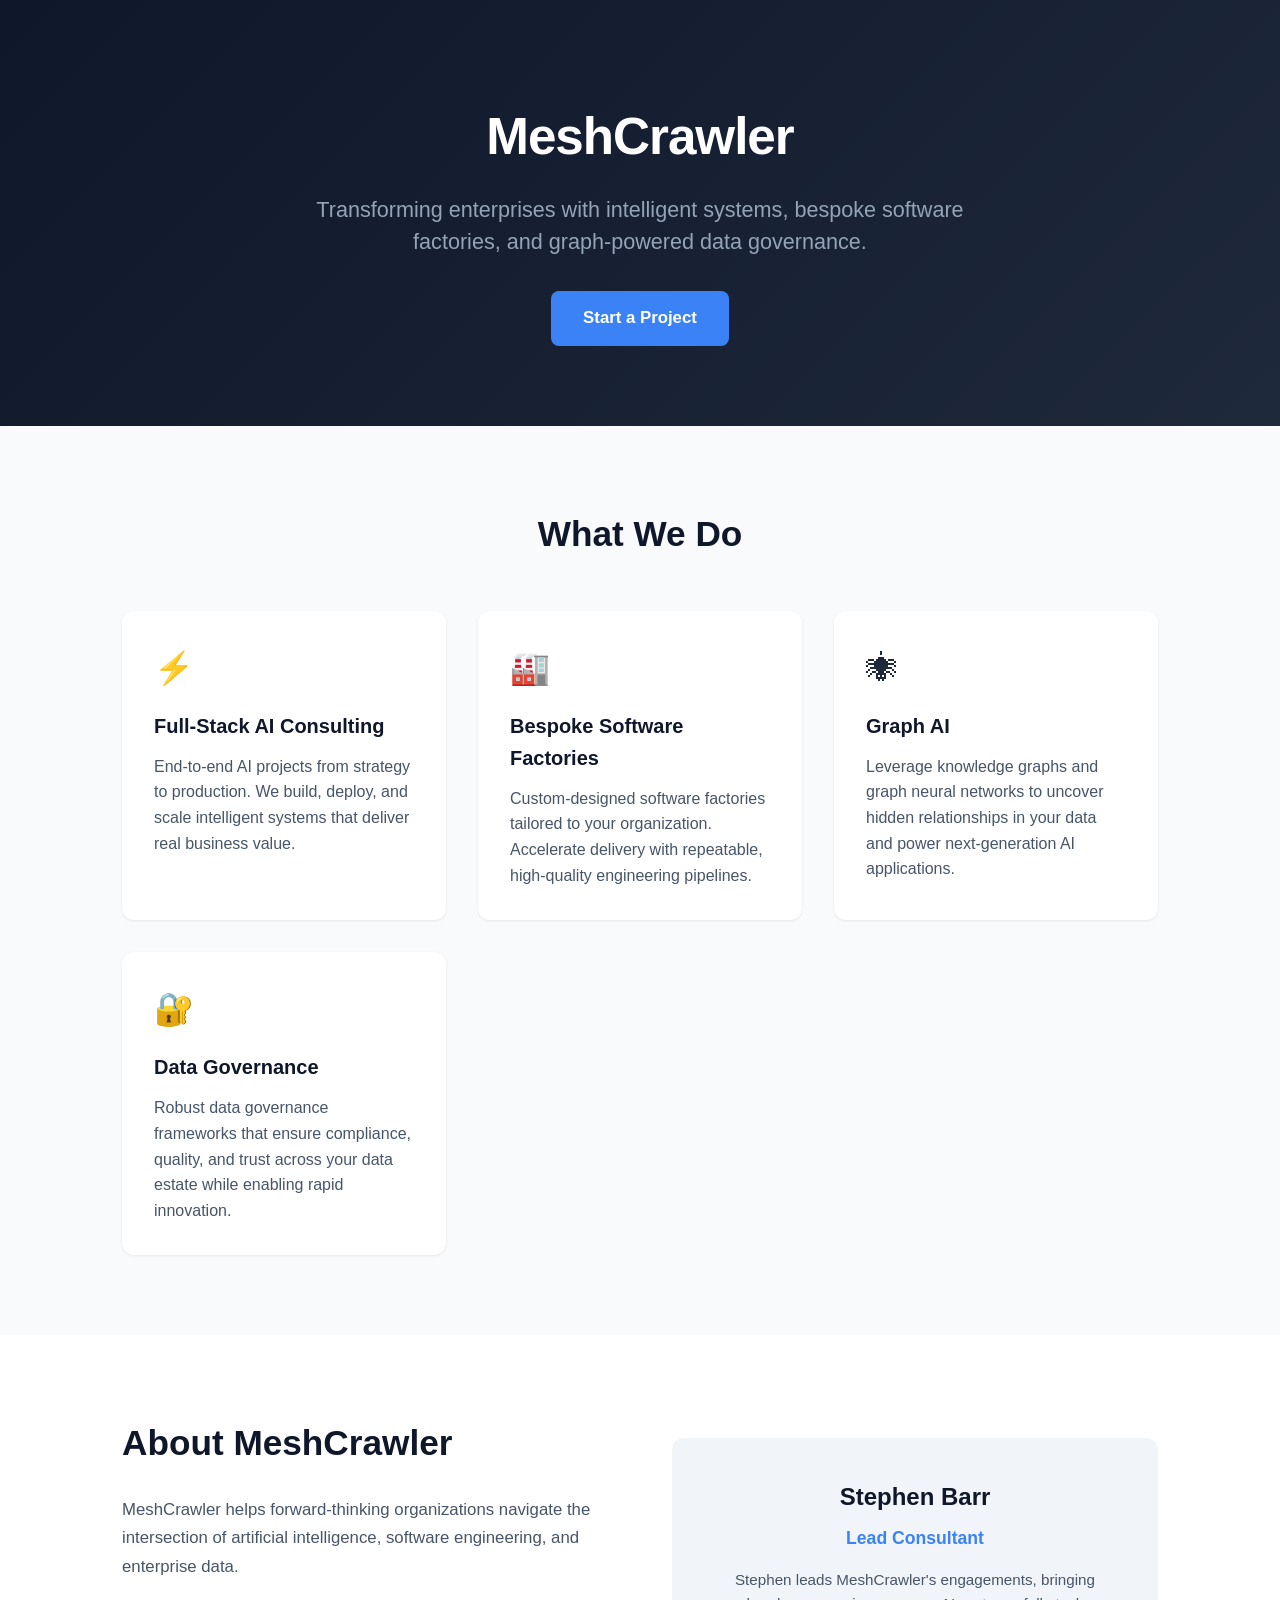
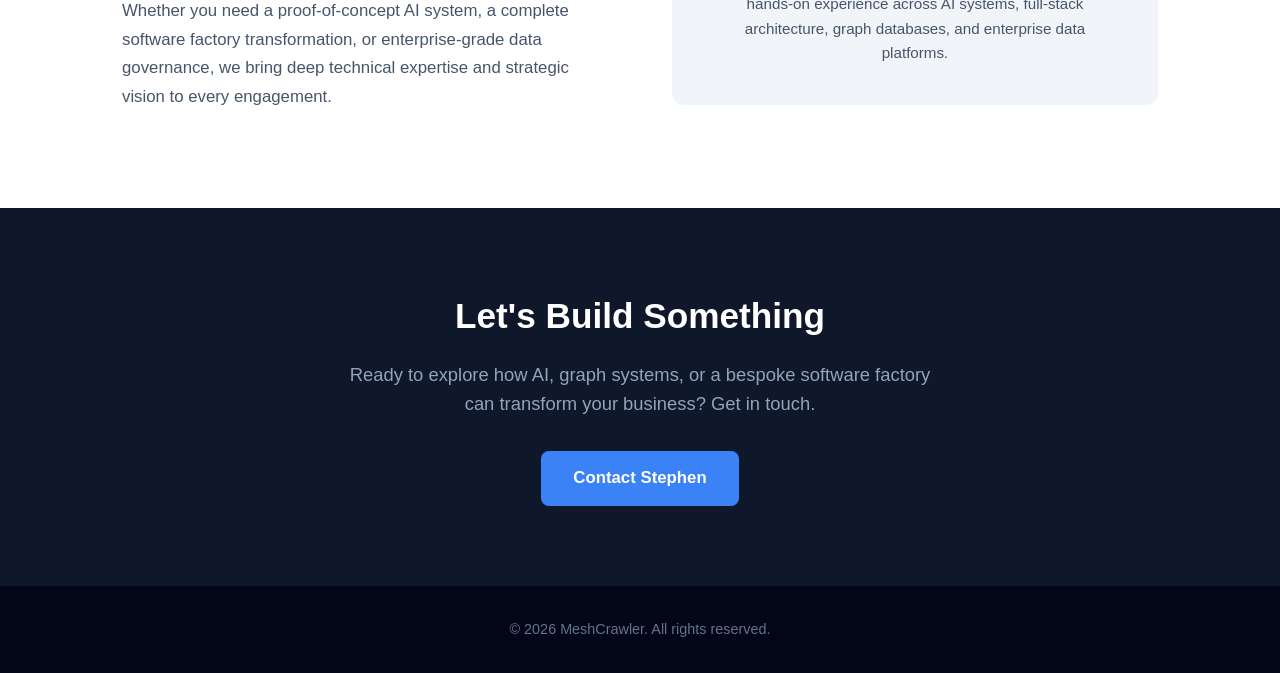
==== index.html @ 641acc34 "Update site: MeshCrawler AI consulting, software factories, graph AI, data governance" ====
<!DOCTYPE html>
<html lang="en">
<head>
    <meta charset="UTF-8">
    <meta name="viewport" content="width=device-width, initial-scale=1.0">
    <title>MeshCrawler — AI Consulting & Software Factory Design</title>
    <style>
        * {
            margin: 0;
            padding: 0;
            box-sizing: border-box;
        }
        
        body {
            font-family: -apple-system, BlinkMacSystemFont, 'Segoe UI', Roboto, 'Helvetica Neue', Arial, sans-serif;
            line-height: 1.6;
            color: #1e293b;
            background: #ffffff;
        }
        
        .container {
            max-width: 1100px;
            margin: 0 auto;
            padding: 0 2rem;
        }
        
        /* Hero */
        .hero {
            background: linear-gradient(135deg, #0f172a 0%, #1e293b 100%);
            color: white;
            padding: 6rem 0 5rem;
            text-align: center;
        }
        
        .hero h1 {
            font-size: 3.2rem;
            font-weight: 700;
            margin-bottom: 1rem;
            letter-spacing: -0.02em;
        }
        
        .hero .tagline {
            font-size: 1.35rem;
            color: #94a3b8;
            max-width: 700px;
            margin: 0 auto 2rem;
            line-height: 1.5;
        }
        
        .hero .cta {
            display: inline-block;
            padding: 0.9rem 2rem;
            background: #3b82f6;
            color: white;
            text-decoration: none;
            border-radius: 0.5rem;
            font-weight: 600;
            font-size: 1.05rem;
            transition: background 0.2s, transform 0.1s;
        }
        
        .hero .cta:hover {
            background: #2563eb;
            transform: translateY(-1px);
        }
        
        /* Services */
        .services {
            padding: 5rem 0;
            background: #f8fafc;
        }
        
        .services h2 {
            text-align: center;
            font-size: 2.2rem;
            margin-bottom: 3rem;
            color: #0f172a;
        }
        
        .service-grid {
            display: grid;
            grid-template-columns: repeat(auto-fit, minmax(260px, 1fr));
            gap: 2rem;
        }
        
        .service-card {
            background: white;
            padding: 2rem;
            border-radius: 0.75rem;
            box-shadow: 0 1px 3px rgba(0,0,0,0.08);
            transition: transform 0.2s, box-shadow 0.2s;
        }
        
        .service-card:hover {
            transform: translateY(-3px);
            box-shadow: 0 8px 25px rgba(0,0,0,0.1);
        }
        
        .service-card h3 {
            font-size: 1.25rem;
            margin-bottom: 0.75rem;
            color: #0f172a;
        }
        
        .service-card p {
            color: #475569;
            font-size: 1rem;
            line-height: 1.6;
        }
        
        .icon {
            font-size: 2rem;
            margin-bottom: 1rem;
            display: block;
        }
        
        /* About */
        .about {
            padding: 5rem 0;
        }
        
        .about-content {
            display: grid;
            grid-template-columns: 1fr 1fr;
            gap: 4rem;
            align-items: center;
        }
        
        .about-text h2 {
            font-size: 2.2rem;
            margin-bottom: 1.5rem;
            color: #0f172a;
        }
        
        .about-text p {
            color: #475569;
            font-size: 1.05rem;
            margin-bottom: 1rem;
            line-height: 1.7;
        }
        
        .about-lead {
            background: #f1f5f9;
            padding: 2.5rem;
            border-radius: 0.75rem;
            text-align: center;
        }
        
        .about-lead .name {
            font-size: 1.5rem;
            font-weight: 700;
            color: #0f172a;
            margin-bottom: 0.5rem;
        }
        
        .about-lead .title {
            font-size: 1.1rem;
            color: #3b82f6;
            font-weight: 600;
            margin-bottom: 1rem;
        }
        
        .about-lead p {
            color: #475569;
            font-size: 0.95rem;
            line-height: 1.6;
        }
        
        /* Contact */
        .contact {
            padding: 5rem 0;
            background: #0f172a;
            color: white;
            text-align: center;
        }
        
        .contact h2 {
            font-size: 2.2rem;
            margin-bottom: 1rem;
        }
        
        .contact p {
            color: #94a3b8;
            font-size: 1.15rem;
            max-width: 600px;
            margin: 0 auto 2rem;
        }
        
        .contact .cta {
            display: inline-block;
            padding: 0.9rem 2rem;
            background: #3b82f6;
            color: white;
            text-decoration: none;
            border-radius: 0.5rem;
            font-weight: 600;
            font-size: 1.05rem;
            transition: background 0.2s;
        }
        
        .contact .cta:hover {
            background: #2563eb;
        }
        
        /* Footer */
        footer {
            background: #020617;
            color: #64748b;
            text-align: center;
            padding: 2rem 0;
            font-size: 0.9rem;
        }
        
        /* Responsive */
        @media (max-width: 768px) {
            .hero h1 {
                font-size: 2.2rem;
            }
            
            .about-content {
                grid-template-columns: 1fr;
                gap: 2rem;
            }
            
            .service-grid {
                grid-template-columns: 1fr;
            }
        }
    </style>
</head>
<body>

    <section class="hero">
        <div class="container">
            <h1>MeshCrawler</h1>
            <p class="tagline">Transforming enterprises with intelligent systems, bespoke software factories, and graph-powered data governance.</p>
            <a href="mailto:hello@meshcrawler.com" class="cta">Start a Project</a>
        </div>
    </section>

    <section class="services">
        <div class="container">
            <h2>What We Do</h2>
            <div class="service-grid">
                <div class="service-card">
                    <span class="icon">&#9889;</span>
                    <h3>Full-Stack AI Consulting</h3>
                    <p>End-to-end AI projects from strategy to production. We build, deploy, and scale intelligent systems that deliver real business value.</p>
                </div>
                <div class="service-card">
                    <span class="icon">&#127981;</span>
                    <h3>Bespoke Software Factories</h3>
                    <p>Custom-designed software factories tailored to your organization. Accelerate delivery with repeatable, high-quality engineering pipelines.</p>
                </div>
                <div class="service-card">
                    <span class="icon">&#128375;</span>
                    <h3>Graph AI</h3>
                    <p>Leverage knowledge graphs and graph neural networks to uncover hidden relationships in your data and power next-generation AI applications.</p>
                </div>
                <div class="service-card">
                    <span class="icon">&#128272;</span>
                    <h3>Data Governance</h3>
                    <p>Robust data governance frameworks that ensure compliance, quality, and trust across your data estate while enabling rapid innovation.</p>
                </div>
            </div>
        </div>
    </section>

    <section class="about">
        <div class="container">
            <div class="about-content">
                <div class="about-text">
                    <h2>About MeshCrawler</h2>
                    <p>MeshCrawler helps forward-thinking organizations navigate the intersection of artificial intelligence, software engineering, and enterprise data.</p>
                    <p>Whether you need a proof-of-concept AI system, a complete software factory transformation, or enterprise-grade data governance, we bring deep technical expertise and strategic vision to every engagement.</p>
                </div>
                <div class="about-lead">
                    <div class="name">Stephen Barr</div>
                    <div class="title">Lead Consultant</div>
                    <p>Stephen leads MeshCrawler's engagements, bringing hands-on experience across AI systems, full-stack architecture, graph databases, and enterprise data platforms.</p>
                </div>
            </div>
        </div>
    </section>

    <section class="contact">
        <div class="container">
            <h2>Let's Build Something</h2>
            <p>Ready to explore how AI, graph systems, or a bespoke software factory can transform your business? Get in touch.</p>
            <a href="mailto:hello@meshcrawler.com" class="cta">Contact Stephen</a>
        </div>
    </section>

    <footer>
        <div class="container">
            &copy; 2026 MeshCrawler. All rights reserved.
        </div>
    </footer>

</body>
</html>
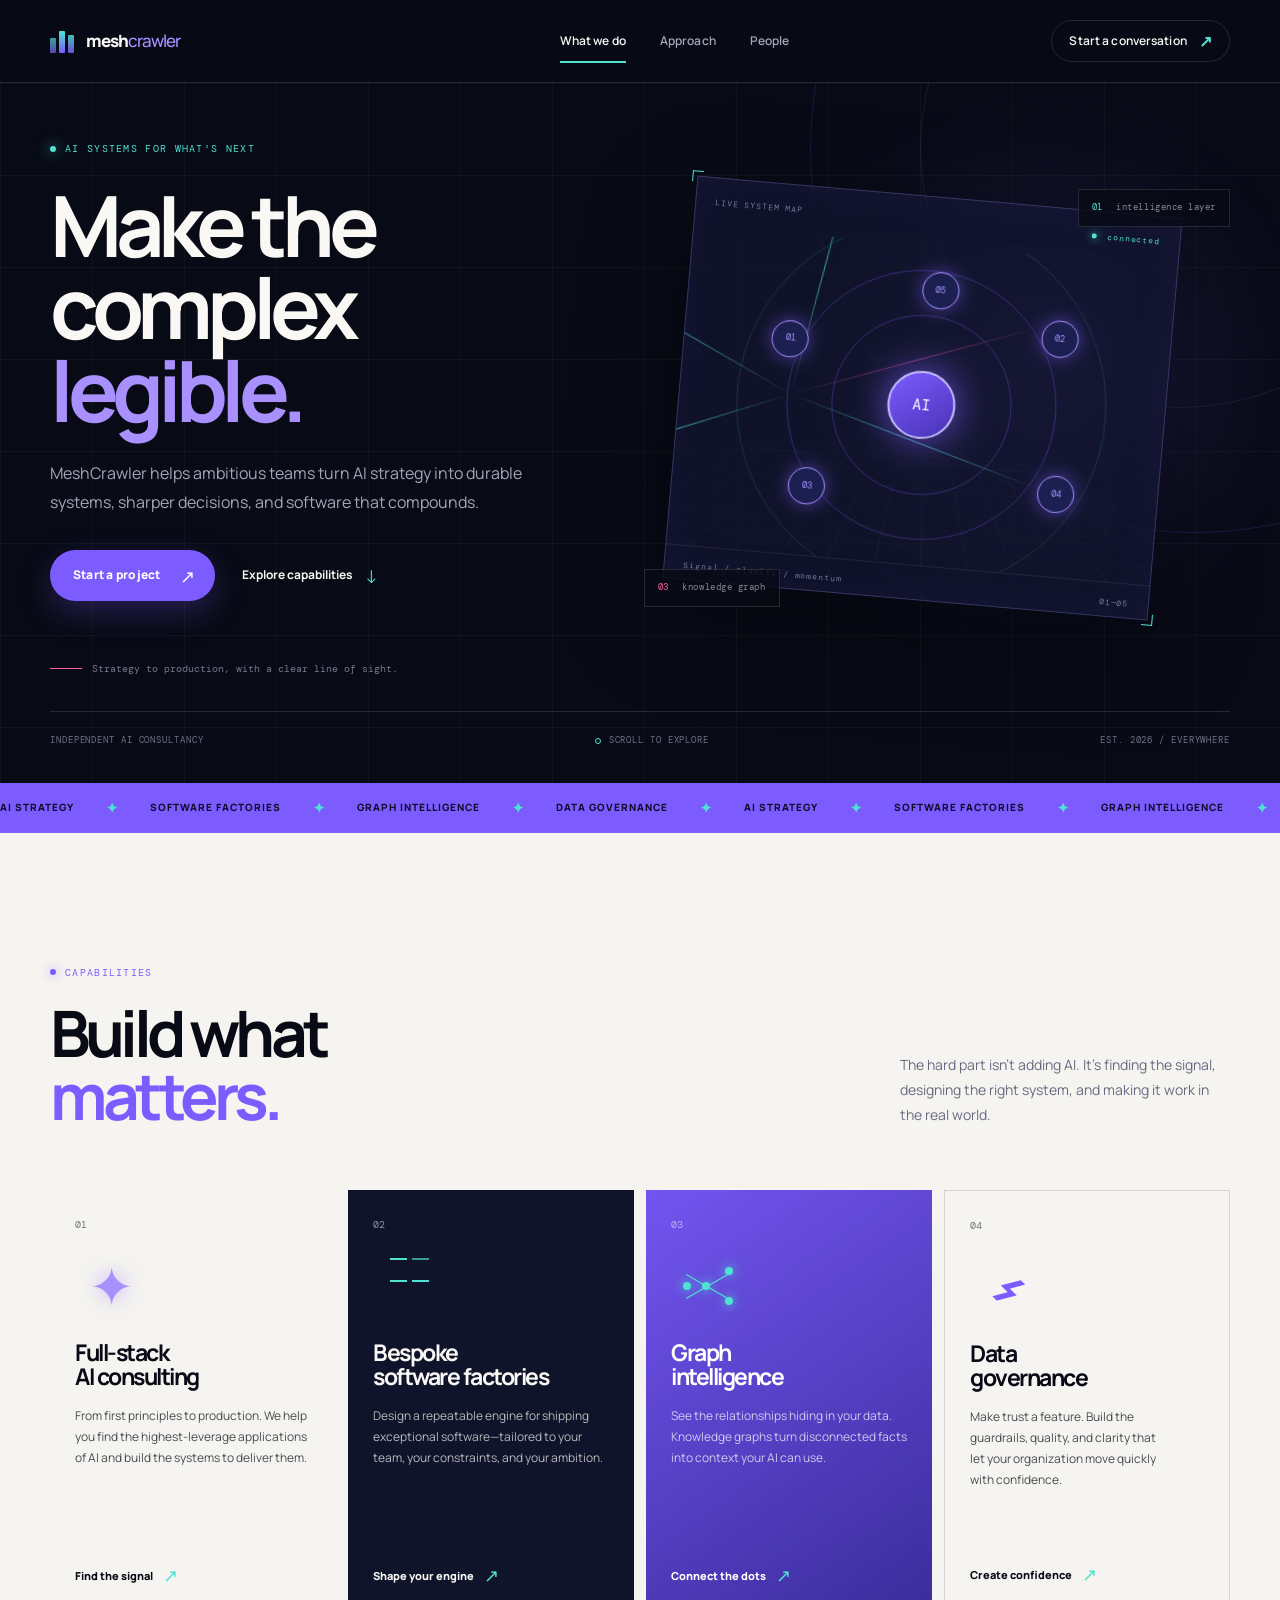
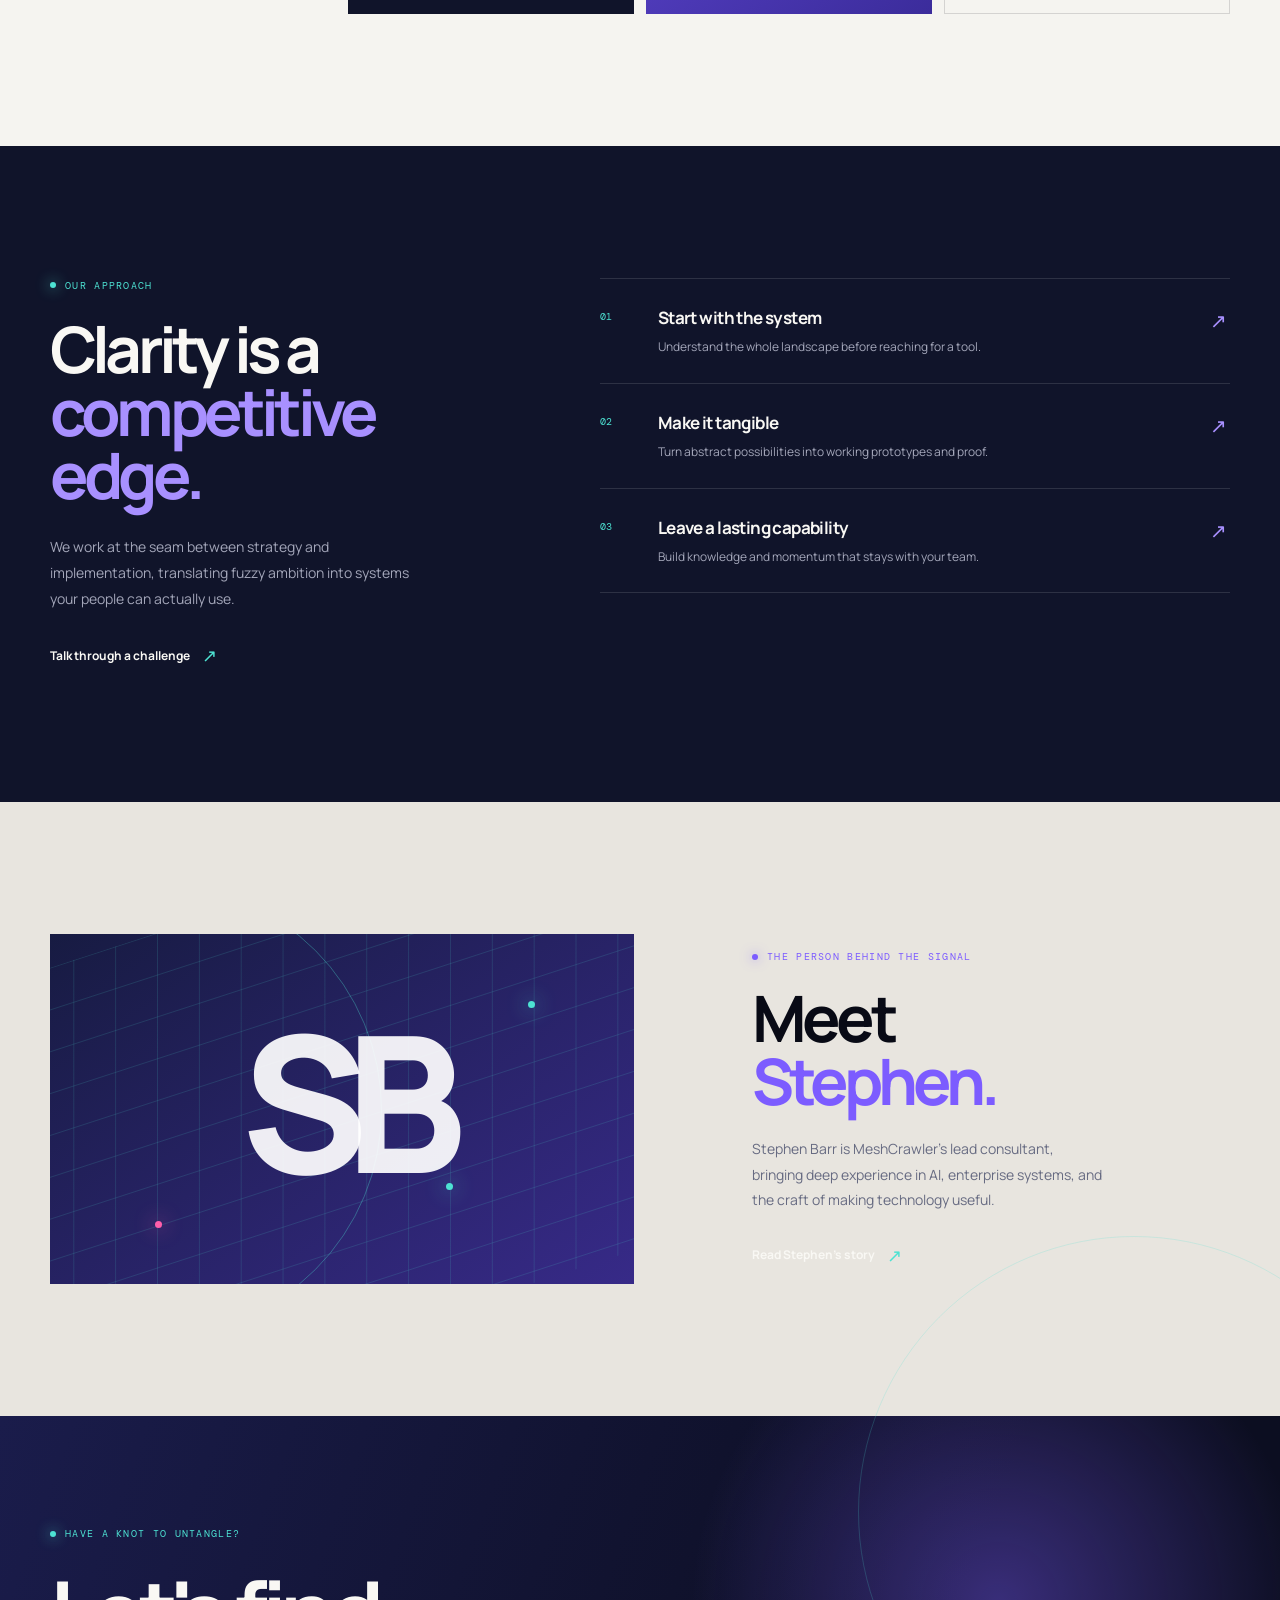
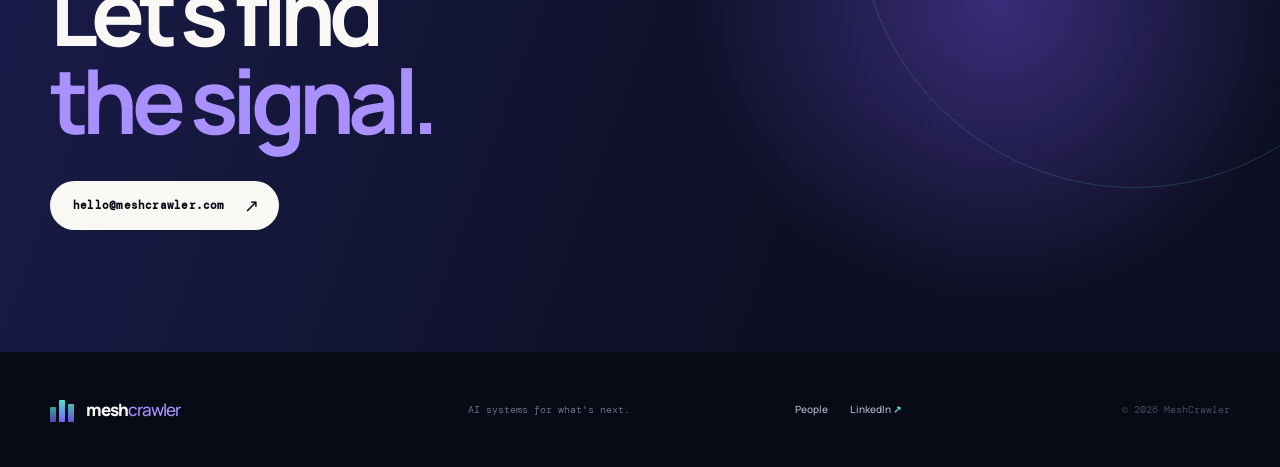
==== commit 1b7ec42e: "Refresh MeshCrawler site and add People page" ====
--- a/index.html
+++ b/index.html
@@ -3,299 +3,168 @@
 <head>
     <meta charset="UTF-8">
     <meta name="viewport" content="width=device-width, initial-scale=1.0">
-    <title>MeshCrawler — AI Consulting & Software Factory Design</title>
-    <style>
-        * {
-            margin: 0;
-            padding: 0;
-            box-sizing: border-box;
-        }
-        
-        body {
-            font-family: -apple-system, BlinkMacSystemFont, 'Segoe UI', Roboto, 'Helvetica Neue', Arial, sans-serif;
-            line-height: 1.6;
-            color: #1e293b;
-            background: #ffffff;
-        }
-        
-        .container {
-            max-width: 1100px;
-            margin: 0 auto;
-            padding: 0 2rem;
-        }
-        
-        /* Hero */
-        .hero {
-            background: linear-gradient(135deg, #0f172a 0%, #1e293b 100%);
-            color: white;
-            padding: 6rem 0 5rem;
-            text-align: center;
-        }
-        
-        .hero h1 {
-            font-size: 3.2rem;
-            font-weight: 700;
-            margin-bottom: 1rem;
-            letter-spacing: -0.02em;
-        }
-        
-        .hero .tagline {
-            font-size: 1.35rem;
-            color: #94a3b8;
-            max-width: 700px;
-            margin: 0 auto 2rem;
-            line-height: 1.5;
-        }
-        
-        .hero .cta {
-            display: inline-block;
-            padding: 0.9rem 2rem;
-            background: #3b82f6;
-            color: white;
-            text-decoration: none;
-            border-radius: 0.5rem;
-            font-weight: 600;
-            font-size: 1.05rem;
-            transition: background 0.2s, transform 0.1s;
-        }
-        
-        .hero .cta:hover {
-            background: #2563eb;
-            transform: translateY(-1px);
-        }
-        
-        /* Services */
-        .services {
-            padding: 5rem 0;
-            background: #f8fafc;
-        }
-        
-        .services h2 {
-            text-align: center;
-            font-size: 2.2rem;
-            margin-bottom: 3rem;
-            color: #0f172a;
-        }
-        
-        .service-grid {
-            display: grid;
-            grid-template-columns: repeat(auto-fit, minmax(260px, 1fr));
-            gap: 2rem;
-        }
-        
-        .service-card {
-            background: white;
-            padding: 2rem;
-            border-radius: 0.75rem;
-            box-shadow: 0 1px 3px rgba(0,0,0,0.08);
-            transition: transform 0.2s, box-shadow 0.2s;
-        }
-        
-        .service-card:hover {
-            transform: translateY(-3px);
-            box-shadow: 0 8px 25px rgba(0,0,0,0.1);
-        }
-        
-        .service-card h3 {
-            font-size: 1.25rem;
-            margin-bottom: 0.75rem;
-            color: #0f172a;
-        }
-        
-        .service-card p {
-            color: #475569;
-            font-size: 1rem;
-            line-height: 1.6;
-        }
-        
-        .icon {
-            font-size: 2rem;
-            margin-bottom: 1rem;
-            display: block;
-        }
-        
-        /* About */
-        .about {
-            padding: 5rem 0;
-        }
-        
-        .about-content {
-            display: grid;
-            grid-template-columns: 1fr 1fr;
-            gap: 4rem;
-            align-items: center;
-        }
-        
-        .about-text h2 {
-            font-size: 2.2rem;
-            margin-bottom: 1.5rem;
-            color: #0f172a;
-        }
-        
-        .about-text p {
-            color: #475569;
-            font-size: 1.05rem;
-            margin-bottom: 1rem;
-            line-height: 1.7;
-        }
-        
-        .about-lead {
-            background: #f1f5f9;
-            padding: 2.5rem;
-            border-radius: 0.75rem;
-            text-align: center;
-        }
-        
-        .about-lead .name {
-            font-size: 1.5rem;
-            font-weight: 700;
-            color: #0f172a;
-            margin-bottom: 0.5rem;
-        }
-        
-        .about-lead .title {
-            font-size: 1.1rem;
-            color: #3b82f6;
-            font-weight: 600;
-            margin-bottom: 1rem;
-        }
-        
-        .about-lead p {
-            color: #475569;
-            font-size: 0.95rem;
-            line-height: 1.6;
-        }
-        
-        /* Contact */
-        .contact {
-            padding: 5rem 0;
-            background: #0f172a;
-            color: white;
-            text-align: center;
-        }
-        
-        .contact h2 {
-            font-size: 2.2rem;
-            margin-bottom: 1rem;
-        }
-        
-        .contact p {
-            color: #94a3b8;
-            font-size: 1.15rem;
-            max-width: 600px;
-            margin: 0 auto 2rem;
-        }
-        
-        .contact .cta {
-            display: inline-block;
-            padding: 0.9rem 2rem;
-            background: #3b82f6;
-            color: white;
-            text-decoration: none;
-            border-radius: 0.5rem;
-            font-weight: 600;
-            font-size: 1.05rem;
-            transition: background 0.2s;
-        }
-        
-        .contact .cta:hover {
-            background: #2563eb;
-        }
-        
-        /* Footer */
-        footer {
-            background: #020617;
-            color: #64748b;
-            text-align: center;
-            padding: 2rem 0;
-            font-size: 0.9rem;
-        }
-        
-        /* Responsive */
-        @media (max-width: 768px) {
-            .hero h1 {
-                font-size: 2.2rem;
-            }
-            
-            .about-content {
-                grid-template-columns: 1fr;
-                gap: 2rem;
-            }
-            
-            .service-grid {
-                grid-template-columns: 1fr;
-            }
-        }
-    </style>
+    <meta name="description" content="MeshCrawler helps ambitious teams turn AI strategy into durable systems, software factories, and graph-powered products.">
+    <title>MeshCrawler — AI systems for what's next</title>
+    <link rel="stylesheet" href="styles.css">
 </head>
 <body>
+    <div class="site-shell">
+        <header class="site-header">
+            <div class="container header-inner">
+                <a class="brand" href="index.html" aria-label="MeshCrawler home">
+                    <span class="brand-mark" aria-hidden="true"><span></span><span></span><span></span></span>
+                    <span class="brand-name">mesh<span>crawler</span></span>
+                </a>
+                <nav class="site-nav" aria-label="Main navigation">
+                    <a class="active" href="index.html">What we do</a>
+                    <a href="#approach">Approach</a>
+                    <a href="people.html">People</a>
+                </nav>
+                <a class="header-cta" href="mailto:hello@meshcrawler.com">Start a conversation <span aria-hidden="true">↗</span></a>
+            </div>
+        </header>
 
-    <section class="hero">
-        <div class="container">
-            <h1>MeshCrawler</h1>
-            <p class="tagline">Transforming enterprises with intelligent systems, bespoke software factories, and graph-powered data governance.</p>
-            <a href="mailto:hello@meshcrawler.com" class="cta">Start a Project</a>
-        </div>
-    </section>
+        <main>
+            <section class="hero section-grid">
+                <div class="hero-orbit orbit-one" aria-hidden="true"></div>
+                <div class="hero-orbit orbit-two" aria-hidden="true"></div>
+                <div class="container hero-layout">
+                    <div class="hero-copy">
+                        <p class="eyebrow"><span class="eyebrow-dot"></span> AI systems for what's next</p>
+                        <h1>Make the complex <em>legible.</em></h1>
+                        <p class="hero-intro">MeshCrawler helps ambitious teams turn AI strategy into durable systems, sharper decisions, and software that compounds.</p>
+                        <div class="hero-actions">
+                            <a class="button button-primary" href="mailto:hello@meshcrawler.com">Start a project <span aria-hidden="true">↗</span></a>
+                            <a class="text-link" href="#capabilities">Explore capabilities <span aria-hidden="true">↓</span></a>
+                        </div>
+                        <div class="hero-note">
+                            <span class="note-line" aria-hidden="true"></span>
+                            <span>Strategy to production, with a clear line of sight.</span>
+                        </div>
+                    </div>
 
-    <section class="services">
-        <div class="container">
-            <h2>What We Do</h2>
-            <div class="service-grid">
-                <div class="service-card">
-                    <span class="icon">&#9889;</span>
-                    <h3>Full-Stack AI Consulting</h3>
-                    <p>End-to-end AI projects from strategy to production. We build, deploy, and scale intelligent systems that deliver real business value.</p>
+                    <div class="hero-visual" aria-label="Abstract network visualization">
+                        <div class="visual-glow"></div>
+                        <div class="network-card">
+                            <div class="network-topline"><span>LIVE SYSTEM MAP</span><span class="status"><i></i> connected</span></div>
+                            <div class="network-map" aria-hidden="true">
+                                <span class="network-ring ring-a"></span>
+                                <span class="network-ring ring-b"></span>
+                                <span class="network-ring ring-c"></span>
+                                <span class="network-line line-a"></span>
+                                <span class="network-line line-b"></span>
+                                <span class="network-line line-c"></span>
+                                <span class="network-line line-d"></span>
+                                <span class="network-line line-e"></span>
+                                <span class="node node-main"><b>AI</b></span>
+                                <span class="node node-one"><b>01</b></span>
+                                <span class="node node-two"><b>02</b></span>
+                                <span class="node node-three"><b>03</b></span>
+                                <span class="node node-four"><b>04</b></span>
+                                <span class="node node-five"><b>05</b></span>
+                            </div>
+                            <div class="network-footer"><span>Signal / clarity / momentum</span><span>01—05</span></div>
+                        </div>
+                        <div class="floating-label label-top"><span>01</span> intelligence layer</div>
+                        <div class="floating-label label-bottom"><span>03</span> knowledge graph</div>
+                    </div>
                 </div>
-                <div class="service-card">
-                    <span class="icon">&#127981;</span>
-                    <h3>Bespoke Software Factories</h3>
-                    <p>Custom-designed software factories tailored to your organization. Accelerate delivery with repeatable, high-quality engineering pipelines.</p>
+                <div class="container hero-footer">
+                    <span>Independent AI consultancy</span>
+                    <span class="scroll-cue"><i></i> Scroll to explore</span>
+                    <span>Est. 2026 / Everywhere</span>
                 </div>
-                <div class="service-card">
-                    <span class="icon">&#128375;</span>
-                    <h3>Graph AI</h3>
-                    <p>Leverage knowledge graphs and graph neural networks to uncover hidden relationships in your data and power next-generation AI applications.</p>
+            </section>
+
+            <section class="signal-strip" aria-label="MeshCrawler focus areas">
+                <div class="signal-track">
+                    <span>AI strategy</span><b>✦</b><span>Software factories</span><b>✦</b><span>Graph intelligence</span><b>✦</b><span>Data governance</span><b>✦</b><span>AI strategy</span><b>✦</b><span>Software factories</span><b>✦</b><span>Graph intelligence</span><b>✦</b><span>Data governance</span><b>✦</b>
                 </div>
-                <div class="service-card">
-                    <span class="icon">&#128272;</span>
-                    <h3>Data Governance</h3>
-                    <p>Robust data governance frameworks that ensure compliance, quality, and trust across your data estate while enabling rapid innovation.</p>
+            </section>
+
+            <section class="capabilities section-pad" id="capabilities">
+                <div class="container">
+                    <div class="section-heading heading-split">
+                        <div>
+                            <p class="eyebrow"><span class="eyebrow-dot"></span> Capabilities</p>
+                            <h2>Build what<br><em>matters.</em></h2>
+                        </div>
+                        <p class="heading-detail">The hard part isn't adding AI. It's finding the signal, designing the right system, and making it work in the real world.</p>
+                    </div>
+
+                    <div class="capability-grid">
+                        <article class="capability-card card-large">
+                            <div class="card-number">01</div>
+                            <div class="capability-icon icon-spark" aria-hidden="true">✦</div>
+                            <h3>Full-stack<br>AI consulting</h3>
+                            <p>From first principles to production. We help you find the highest-leverage applications of AI and build the systems to deliver them.</p>
+                            <a href="mailto:hello@meshcrawler.com" class="card-link">Find the signal <span aria-hidden="true">↗</span></a>
+                        </article>
+                        <article class="capability-card card-dark">
+                            <div class="card-number">02</div>
+                            <div class="capability-icon icon-grid" aria-hidden="true"><i></i><i></i><i></i><i></i></div>
+                            <h3>Bespoke<br>software factories</h3>
+                            <p>Design a repeatable engine for shipping exceptional software—tailored to your team, your constraints, and your ambition.</p>
+                            <a href="mailto:hello@meshcrawler.com" class="card-link">Shape your engine <span aria-hidden="true">↗</span></a>
+                        </article>
+                        <article class="capability-card card-gradient">
+                            <div class="card-number">03</div>
+                            <div class="capability-icon icon-nodes" aria-hidden="true"><i></i><i></i><i></i><i></i></div>
+                            <h3>Graph<br>intelligence</h3>
+                            <p>See the relationships hiding in your data. Knowledge graphs turn disconnected facts into context your AI can use.</p>
+                            <a href="mailto:hello@meshcrawler.com" class="card-link">Connect the dots <span aria-hidden="true">↗</span></a>
+                        </article>
+                        <article class="capability-card card-outline">
+                            <div class="card-number">04</div>
+                            <div class="capability-icon icon-lock" aria-hidden="true">⌁</div>
+                            <h3>Data<br>governance</h3>
+                            <p>Make trust a feature. Build the guardrails, quality, and clarity that let your organization move quickly with confidence.</p>
+                            <a href="mailto:hello@meshcrawler.com" class="card-link">Create confidence <span aria-hidden="true">↗</span></a>
+                        </article>
+                    </div>
                 </div>
+            </section>
+
+            <section class="approach section-pad" id="approach">
+                <div class="container approach-layout">
+                    <div class="approach-statement">
+                        <p class="eyebrow"><span class="eyebrow-dot"></span> Our approach</p>
+                        <h2>Clarity is a<br><em>competitive edge.</em></h2>
+                        <p>We work at the seam between strategy and implementation, translating fuzzy ambition into systems your people can actually use.</p>
+                        <a class="text-link" href="mailto:hello@meshcrawler.com">Talk through a challenge <span aria-hidden="true">↗</span></a>
+                    </div>
+                    <div class="principles">
+                        <div class="principle"><span class="principle-number">01</span><div><h3>Start with the system</h3><p>Understand the whole landscape before reaching for a tool.</p></div><span class="principle-arrow">↗</span></div>
+                        <div class="principle"><span class="principle-number">02</span><div><h3>Make it tangible</h3><p>Turn abstract possibilities into working prototypes and proof.</p></div><span class="principle-arrow">↗</span></div>
+                        <div class="principle"><span class="principle-number">03</span><div><h3>Leave a lasting capability</h3><p>Build knowledge and momentum that stays with your team.</p></div><span class="principle-arrow">↗</span></div>
+                    </div>
+                </div>
+            </section>
+
+            <section class="people-teaser section-pad">
+                <div class="container people-teaser-inner">
+                    <div class="teaser-art" aria-hidden="true"><span>SB</span><i></i><i></i><i></i></div>
+                    <div class="teaser-copy"><p class="eyebrow"><span class="eyebrow-dot"></span> The person behind the signal</p><h2>Meet<br><em>Stephen.</em></h2><p>Stephen Barr is MeshCrawler's lead consultant, bringing deep experience in AI, enterprise systems, and the craft of making technology useful.</p><a class="text-link" href="people.html">Read Stephen's story <span aria-hidden="true">↗</span></a></div>
+                </div>
+            </section>
+
+            <section class="contact-band">
+                <div class="container contact-inner">
+                    <p class="eyebrow"><span class="eyebrow-dot"></span> Have a knot to untangle?</p>
+                    <h2>Let's find<br><em>the signal.</em></h2>
+                    <a class="button button-light" href="mailto:hello@meshcrawler.com">hello@meshcrawler.com <span aria-hidden="true">↗</span></a>
+                </div>
+            </section>
+        </main>
+
+        <footer class="site-footer">
+            <div class="container footer-inner">
+                <a class="brand" href="index.html" aria-label="MeshCrawler home"><span class="brand-mark" aria-hidden="true"><span></span><span></span><span></span></span><span class="brand-name">mesh<span>crawler</span></span></a>
+                <p>AI systems for what's next.</p>
+                <div class="footer-links"><a href="people.html">People</a><a href="https://www.linkedin.com/in/stephenjbarr/" target="_blank" rel="noreferrer">LinkedIn <span aria-hidden="true">↗</span></a></div>
+                <span class="copyright">© 2026 MeshCrawler</span>
             </div>
-        </div>
-    </section>
-
-    <section class="about">
-        <div class="container">
-            <div class="about-content">
-                <div class="about-text">
-                    <h2>About MeshCrawler</h2>
-                    <p>MeshCrawler helps forward-thinking organizations navigate the intersection of artificial intelligence, software engineering, and enterprise data.</p>
-                    <p>Whether you need a proof-of-concept AI system, a complete software factory transformation, or enterprise-grade data governance, we bring deep technical expertise and strategic vision to every engagement.</p>
-                </div>
-                <div class="about-lead">
-                    <div class="name">Stephen Barr</div>
-                    <div class="title">Lead Consultant</div>
-                    <p>Stephen leads MeshCrawler's engagements, bringing hands-on experience across AI systems, full-stack architecture, graph databases, and enterprise data platforms.</p>
-                </div>
-            </div>
-        </div>
-    </section>
-
-    <section class="contact">
-        <div class="container">
-            <h2>Let's Build Something</h2>
-            <p>Ready to explore how AI, graph systems, or a bespoke software factory can transform your business? Get in touch.</p>
-            <a href="mailto:hello@meshcrawler.com" class="cta">Contact Stephen</a>
-        </div>
-    </section>
-
-    <footer>
-        <div class="container">
-            &copy; 2026 MeshCrawler. All rights reserved.
-        </div>
-    </footer>
-
+        </footer>
+    </div>
 </body>
 </html>
--- a/styles.css
+++ b/styles.css
@@ -0,0 +1,154 @@
+@import url('https://fonts.googleapis.com/css2?family=DM+Mono:wght@400;500&family=Manrope:wght@400;500;600;700;800&display=swap');
+
+:root {
+    --ink: #080a15;
+    --ink-soft: #10142a;
+    --panel: #131831;
+    --panel-light: #f5f4f0;
+    --white: #f9f8f4;
+    --muted: #a3a6b9;
+    --text-muted: #676b82;
+    --violet: #7c5cff;
+    --violet-bright: #a890ff;
+    --cyan: #4de2d2;
+    --pink: #ff5eaa;
+    --line: rgba(255, 255, 255, 0.12);
+    --light-line: rgba(8, 10, 21, 0.14);
+}
+
+* { box-sizing: border-box; margin: 0; padding: 0; }
+
+html { scroll-behavior: smooth; }
+
+body {
+    background: var(--ink);
+    color: var(--white);
+    font-family: 'Manrope', -apple-system, BlinkMacSystemFont, 'Segoe UI', sans-serif;
+    line-height: 1.55;
+    -webkit-font-smoothing: antialiased;
+}
+
+a { color: inherit; text-decoration: none; }
+a:focus-visible { outline: 2px solid var(--cyan); outline-offset: 5px; }
+
+.site-shell { overflow: hidden; }
+.container { width: min(1180px, calc(100% - 64px)); margin: 0 auto; }
+.section-pad { padding: 132px 0; }
+
+.site-header { background: rgba(8, 10, 21, 0.86); border-bottom: 1px solid var(--line); position: relative; z-index: 10; backdrop-filter: blur(18px); }
+.header-inner { align-items: center; display: flex; height: 82px; justify-content: space-between; }
+.brand { align-items: center; display: inline-flex; gap: 11px; }
+.brand-mark { display: flex; gap: 3px; height: 24px; width: 25px; }
+.brand-mark span { background: linear-gradient(180deg, var(--cyan), var(--violet)); border-radius: 1px; display: block; width: 6px; }
+.brand-mark span:nth-child(1) { height: 15px; margin-top: 9px; opacity: .7; }
+.brand-mark span:nth-child(2) { height: 22px; margin-top: 2px; }
+.brand-mark span:nth-child(3) { height: 18px; margin-top: 6px; opacity: .85; }
+.brand-name { font-size: 17px; font-weight: 800; letter-spacing: -.06em; }
+.brand-name span { color: var(--violet-bright); font-weight: 500; }
+.site-nav { display: flex; gap: 34px; margin-left: 10%; }
+.site-nav a, .header-cta, .footer-links a { color: var(--muted); font-size: 12px; font-weight: 600; letter-spacing: .01em; transition: color .2s ease; }
+.site-nav a:hover, .site-nav a.active, .footer-links a:hover { color: var(--white); }
+.site-nav a.active { position: relative; }
+.site-nav a.active::after { background: var(--cyan); bottom: -13px; content: ''; height: 2px; left: 0; position: absolute; width: 100%; }
+.header-cta { align-items: center; border: 1px solid var(--line); border-radius: 100px; color: var(--white); display: inline-flex; gap: 12px; padding: 11px 17px; }
+.header-cta span { color: var(--cyan); font-size: 16px; line-height: 0; }
+.header-cta:hover { border-color: var(--violet-bright); }
+
+.eyebrow { align-items: center; color: var(--cyan); display: flex; font-family: 'DM Mono', monospace; font-size: 10px; gap: 9px; letter-spacing: .13em; text-transform: uppercase; }
+.eyebrow-dot { background: var(--cyan); border-radius: 50%; box-shadow: 0 0 14px var(--cyan); display: block; height: 6px; width: 6px; }
+.section-grid { background-color: var(--ink); background-image: linear-gradient(rgba(255,255,255,.035) 1px, transparent 1px), linear-gradient(90deg, rgba(255,255,255,.035) 1px, transparent 1px); background-size: 92px 92px; position: relative; }
+
+.hero { min-height: 700px; }
+.hero-layout { align-items: center; display: grid; gap: 8%; grid-template-columns: .92fr 1.08fr; min-height: 600px; padding-bottom: 34px; padding-top: 58px; position: relative; z-index: 1; }
+.hero-copy { max-width: 570px; }
+h1, h2, h3, p { text-wrap: pretty; }
+h1, h2 { font-weight: 700; letter-spacing: -.075em; line-height: .98; }
+.hero h1 { font-size: clamp(54px, 6.6vw, 92px); margin: 27px 0 27px; max-width: 660px; }
+h1 em, h2 em { color: var(--violet-bright); font-style: normal; }
+.hero-intro { color: var(--muted); font-size: 16px; line-height: 1.8; max-width: 495px; }
+.hero-actions { align-items: center; display: flex; gap: 27px; margin-top: 34px; }
+.button { align-items: center; border-radius: 100px; display: inline-flex; font-size: 12px; font-weight: 800; gap: 19px; letter-spacing: .02em; padding: 16px 20px 16px 23px; transition: box-shadow .25s ease, transform .25s ease, background .25s ease; }
+.button span { font-size: 18px; font-weight: 400; line-height: 0; }
+.button-primary { background: var(--violet); box-shadow: 0 11px 32px rgba(124, 92, 255, .26); color: white; }
+.button-primary:hover { background: #9077ff; box-shadow: 0 15px 38px rgba(124, 92, 255, .4); transform: translateY(-2px); }
+.button-light { background: var(--white); color: var(--ink); }
+.button-light:hover { box-shadow: 0 12px 28px rgba(0,0,0,.2); transform: translateY(-2px); }
+.text-link { align-items: center; color: var(--white); display: inline-flex; font-size: 12px; font-weight: 700; gap: 12px; }
+.text-link span, .card-link span, .inline-link span { color: var(--cyan); font-size: 18px; font-weight: 400; transition: transform .2s ease; }
+.text-link:hover span, .card-link:hover span, .inline-link:hover span { transform: translate(3px, -3px); }
+.hero-note { align-items: center; color: #74788d; display: flex; font-family: 'DM Mono', monospace; font-size: 10px; gap: 10px; margin-top: 60px; }
+.note-line { background: var(--pink); display: block; height: 1px; width: 32px; }
+
+.hero-visual { height: 480px; perspective: 900px; position: relative; }
+.visual-glow { background: var(--violet); border-radius: 50%; filter: blur(90px); height: 280px; opacity: .25; position: absolute; right: 8%; top: 12%; width: 280px; }
+.network-card { background: rgba(18, 22, 47, .76); border: 1px solid rgba(168, 144, 255, .27); box-shadow: 0 30px 100px rgba(0,0,0,.35), inset 0 0 55px rgba(124,92,255,.06); height: 404px; left: 6%; position: absolute; top: 27px; transform: rotate(5deg); width: 83%; z-index: 1; }
+.network-card::before, .network-card::after { border: 1px solid var(--cyan); content: ''; height: 10px; position: absolute; width: 10px; }
+.network-card::before { border-bottom: 0; border-right: 0; left: -6px; top: -6px; }
+.network-card::after { border-left: 0; border-top: 0; bottom: -6px; right: -6px; }
+.network-topline, .network-footer { color: #747b9f; display: flex; font-family: 'DM Mono', monospace; font-size: 8px; justify-content: space-between; letter-spacing: .11em; padding: 18px 19px; }
+.status { color: var(--cyan); }
+.status i { background: var(--cyan); border-radius: 50%; box-shadow: 0 0 8px var(--cyan); display: inline-block; height: 5px; margin-right: 5px; width: 5px; }
+.network-map { height: 320px; overflow: hidden; position: relative; }
+.network-map::before { background-image: linear-gradient(rgba(168,144,255,.1) 1px, transparent 1px), linear-gradient(90deg, rgba(168,144,255,.1) 1px, transparent 1px); background-size: 36px 36px; content: ''; inset: 0; opacity: .35; position: absolute; transform: perspective(400px) rotateX(60deg) scale(1.3); transform-origin: bottom; }
+.network-ring { border: 1px solid rgba(124,92,255,.34); border-radius: 50%; left: 50%; position: absolute; top: 50%; transform: translate(-50%, -50%); }
+.ring-a { height: 180px; width: 180px; }.ring-b { height: 270px; width: 270px; }.ring-c { border-color: rgba(77,226,210,.15); height: 370px; width: 370px; }
+.network-line { background: linear-gradient(90deg, transparent, rgba(77,226,210,.7), transparent); height: 1px; left: 23%; position: absolute; top: 50%; transform-origin: left center; width: 54%; }
+.line-a { transform: rotate(16deg); }.line-b { transform: rotate(158deg); }.line-c { transform: rotate(205deg); }.line-d { transform: rotate(280deg); }.line-e { background: linear-gradient(90deg, transparent, rgba(255,94,170,.55), transparent); transform: rotate(340deg); }
+.node { align-items: center; background: #1b2050; border: 1px solid var(--violet-bright); border-radius: 50%; box-shadow: 0 0 18px rgba(124,92,255,.55); display: flex; height: 37px; justify-content: center; position: absolute; width: 37px; }
+.node b { color: var(--violet-bright); font-family: 'DM Mono', monospace; font-size: 9px; font-weight: 400; }
+.node-main { background: linear-gradient(145deg, var(--violet), #4832b7); border: 2px solid #c7bdff; box-shadow: 0 0 38px rgba(124,92,255,.8); height: 68px; left: calc(50% - 34px); top: calc(50% - 34px); width: 68px; }
+.node-main b { color: white; font-size: 15px; }
+.node-one { left: 18%; top: 27%; }.node-two { right: 19%; top: 20%; }.node-three { bottom: 16%; left: 24%; }.node-four { bottom: 20%; right: 17%; }.node-five { left: 48%; top: 8%; }
+.network-footer { border-top: 1px solid rgba(255,255,255,.08); padding-bottom: 13px; padding-top: 13px; }
+.floating-label { background: rgba(8,10,21,.82); border: 1px solid var(--line); color: #85899c; font-family: 'DM Mono', monospace; font-size: 9px; letter-spacing: .06em; padding: 11px 13px; position: absolute; z-index: 2; }
+.floating-label span { color: var(--cyan); margin-right: 8px; }.label-top { right: 0; top: 20px; }.label-bottom { bottom: 42px; left: 0; }.label-bottom span { color: var(--pink); }
+.hero-orbit { border: 1px solid rgba(124,92,255,.17); border-radius: 50%; pointer-events: none; position: absolute; }
+.orbit-one { height: 770px; right: -300px; top: -320px; width: 770px; }.orbit-two { border-color: rgba(77,226,210,.1); height: 520px; right: -160px; top: -195px; width: 520px; }
+.hero-footer { align-items: center; border-top: 1px solid var(--line); color: #6e7289; display: flex; font-family: 'DM Mono', monospace; font-size: 9px; justify-content: space-between; letter-spacing: .1em; padding-bottom: 23px; padding-top: 22px; position: relative; text-transform: uppercase; z-index: 1; }
+.scroll-cue { align-items: center; display: flex; gap: 8px; }.scroll-cue i { border: 1px solid var(--cyan); border-radius: 50%; display: block; height: 6px; width: 6px; }
+
+.signal-strip { background: var(--violet); color: #100d2c; overflow: hidden; }
+.signal-track { align-items: center; display: flex; gap: 32px; justify-content: center; min-width: max-content; padding: 14px 0; }
+.signal-track span { font-size: 10px; font-weight: 800; letter-spacing: .1em; text-transform: uppercase; }.signal-track b { color: var(--cyan); font-size: 14px; }
+
+.capabilities { background: var(--panel-light); color: var(--ink); }
+.section-heading { margin-bottom: 62px; }.heading-split { align-items: end; display: flex; justify-content: space-between; }.capabilities .eyebrow, .roles-section .eyebrow, .bio-section .eyebrow { color: var(--violet); }.capabilities .eyebrow-dot, .roles-section .eyebrow-dot, .bio-section .eyebrow-dot { background: var(--violet); box-shadow: 0 0 12px rgba(124,92,255,.7); }
+h2 { font-size: clamp(46px, 5vw, 71px); margin-top: 22px; }.capabilities h2, .roles-section h2, .bio-section h2 { color: var(--ink); }.capabilities h2 em, .roles-section h2 em, .bio-section h2 em { color: var(--violet); }.heading-detail { color: var(--text-muted); font-size: 14px; line-height: 1.8; max-width: 330px; }
+.capability-grid { display: grid; gap: 12px; grid-template-columns: repeat(4, 1fr); }.capability-card { display: flex; flex-direction: column; min-height: 424px; padding: 27px 25px 24px; position: relative; }.card-number { font-family: 'DM Mono', monospace; font-size: 10px; opacity: .55; }.capability-icon { align-items: center; display: flex; height: 72px; justify-content: center; margin: 18px 0 18px; width: 72px; }.icon-spark { color: var(--violet-bright); font-size: 54px; text-shadow: 0 0 20px rgba(168,144,255,.7); }.capability-card h3 { font-size: 23px; letter-spacing: -.065em; line-height: 1.05; }.capability-card p { font-size: 12px; line-height: 1.75; margin-top: 17px; opacity: .72; }.card-link { align-items: center; display: inline-flex; font-size: 11px; font-weight: 800; gap: 10px; margin-top: auto; padding-top: 25px; }.card-dark { background: var(--ink-soft); color: var(--white); }.card-gradient { background: linear-gradient(145deg, #7255f0, #3b2c9b); color: white; }.card-outline { border: 1px solid var(--light-line); }.icon-grid { display: grid; gap: 5px; grid-template-columns: repeat(2, 17px); grid-template-rows: repeat(2, 17px); }.icon-grid i { border: 1px solid var(--cyan); display: block; }.icon-grid i:nth-child(2) { background: var(--cyan); opacity: .65; }.icon-nodes { position: relative; }.icon-nodes::before, .icon-nodes::after { background: var(--cyan); content: ''; height: 1px; position: absolute; transform: rotate(30deg); width: 48px; }.icon-nodes::after { transform: rotate(-30deg); }.icon-nodes i { background: var(--cyan); border-radius: 50%; box-shadow: 0 0 11px var(--cyan); height: 8px; position: absolute; width: 8px; }.icon-nodes i:nth-child(1) { left: 12px; top: 32px; }.icon-nodes i:nth-child(2) { right: 10px; top: 17px; }.icon-nodes i:nth-child(3) { right: 10px; top: 47px; }.icon-nodes i:nth-child(4) { left: 31px; top: 32px; }.icon-lock { color: var(--violet); font-size: 65px; transform: rotate(-45deg); }
+
+.approach { background: var(--ink-soft); }.approach-layout { display: grid; gap: 11%; grid-template-columns: .8fr 1.2fr; }.approach-statement h2 { font-size: clamp(45px, 5vw, 70px); margin: 25px 0 28px; }.approach-statement > p:not(.eyebrow) { color: var(--muted); font-size: 14px; line-height: 1.85; margin-bottom: 30px; max-width: 360px; }.principles { border-top: 1px solid var(--line); }.principle { align-items: flex-start; border-bottom: 1px solid var(--line); display: grid; gap: 22px; grid-template-columns: 36px 1fr 20px; padding: 26px 0; }.principle-number { color: var(--cyan); font-family: 'DM Mono', monospace; font-size: 10px; padding-top: 4px; }.principle h3 { font-size: 17px; letter-spacing: -.035em; }.principle p { color: var(--muted); font-size: 12px; margin-top: 7px; }.principle-arrow { color: var(--violet-bright); font-size: 20px; }
+
+.people-teaser { background: #e8e5df; color: var(--ink); }.people-teaser-inner { align-items: center; display: grid; gap: 10%; grid-template-columns: 1.1fr .9fr; }.teaser-art { background: linear-gradient(145deg, #171b42, #372a88); height: 350px; overflow: hidden; position: relative; }.teaser-art::before { background-image: linear-gradient(rgba(77,226,210,.14) 1px, transparent 1px), linear-gradient(90deg, rgba(77,226,210,.14) 1px, transparent 1px); background-size: 31px 31px; content: ''; inset: 0; position: absolute; transform: skewY(-18deg) scale(1.35); }.teaser-art::after { border: 1px solid rgba(77,226,210,.35); border-radius: 50%; content: ''; height: 450px; left: -120px; position: absolute; top: -50px; width: 450px; }.teaser-art span { color: rgba(255,255,255,.92); font-size: clamp(100px, 15vw, 190px); font-weight: 800; left: 50%; letter-spacing: -.12em; line-height: 1; position: absolute; top: 50%; transform: translate(-50%, -55%); z-index: 1; }.teaser-art i { background: var(--cyan); border-radius: 50%; box-shadow: 0 0 20px var(--cyan); height: 7px; position: absolute; width: 7px; z-index: 2; }.teaser-art i:nth-of-type(1) { right: 17%; top: 19%; }.teaser-art i:nth-of-type(2) { bottom: 16%; left: 18%; background: var(--pink); box-shadow: 0 0 20px var(--pink); }.teaser-art i:nth-of-type(3) { bottom: 27%; right: 31%; }.teaser-copy { max-width: 350px; }.teaser-copy .eyebrow { color: var(--violet); }.teaser-copy .eyebrow-dot { background: var(--violet); box-shadow: 0 0 12px rgba(124,92,255,.7); }.teaser-copy h2 { color: var(--ink); margin: 23px 0; }.teaser-copy h2 em { color: var(--violet); }.teaser-copy > p:not(.eyebrow) { color: var(--text-muted); font-size: 14px; line-height: 1.85; margin-bottom: 28px; }
+
+.contact-band { background: radial-gradient(circle at 78% 35%, rgba(124,92,255,.4), transparent 29%), linear-gradient(110deg, #1a1c4b, #0c0e21 70%); padding: 110px 0 122px; position: relative; }.contact-band::after { border: 1px solid rgba(77,226,210,.2); border-radius: 50%; content: ''; height: 550px; position: absolute; right: -130px; top: -180px; width: 550px; }.contact-inner { position: relative; z-index: 1; }.contact-inner h2 { font-size: clamp(54px, 7vw, 96px); margin: 26px 0 38px; }.contact-inner .button { font-family: 'DM Mono', monospace; font-size: 11px; letter-spacing: .02em; }
+
+.site-footer { background: var(--ink); }.footer-inner { align-items: center; display: grid; gap: 25px; grid-template-columns: 1.3fr 1fr 1fr auto; min-height: 115px; }.footer-inner > p, .copyright { color: #6d7185; font-family: 'DM Mono', monospace; font-size: 10px; }.footer-links { display: flex; gap: 22px; }.footer-links a { font-size: 10px; }.footer-links span { color: var(--cyan); }.copyright { color: #484c5e; }
+
+/* People page */
+.people-hero { min-height: 650px; }.people-hero-layout { align-items: center; display: grid; gap: 10%; grid-template-columns: 1fr 1fr; min-height: 600px; padding-bottom: 70px; padding-top: 65px; position: relative; z-index: 1; }.people-hero-copy h1 { font-size: clamp(52px, 6vw, 83px); margin: 26px 0 28px; }.people-hero-copy .hero-intro { margin-bottom: 32px; max-width: 450px; }.portrait-stage { background: linear-gradient(145deg, rgba(28,32,73,.9), rgba(10,12,28,.95)); border: 1px solid rgba(168,144,255,.34); height: 440px; overflow: hidden; position: relative; transform: rotate(3deg); }.portrait-grid { background-image: linear-gradient(rgba(77,226,210,.13) 1px, transparent 1px), linear-gradient(90deg, rgba(77,226,210,.13) 1px, transparent 1px); background-size: 37px 37px; inset: -30px; opacity: .45; position: absolute; transform: perspective(600px) rotateX(58deg) rotateZ(-8deg); transform-origin: center bottom; }.portrait-scanlines { background: repeating-linear-gradient(0deg, transparent, transparent 4px, rgba(255,255,255,.02) 5px); inset: 0; pointer-events: none; position: absolute; z-index: 2; }.portrait-orb { align-items: center; background: radial-gradient(circle at 35% 25%, #d0c5ff, #8062fb 25%, #362782 68%, #1a183a 70%); border: 1px solid rgba(255,255,255,.65); border-radius: 50%; box-shadow: 0 0 80px rgba(124,92,255,.55); display: flex; height: 310px; justify-content: center; left: calc(50% - 155px); position: absolute; top: 63px; width: 310px; z-index: 1; }.portrait-orb::after { border: 1px solid rgba(77,226,210,.7); border-radius: 50%; content: ''; inset: 13px; position: absolute; }.portrait-orb span { color: rgba(255,255,255,.92); font-size: 88px; font-weight: 800; letter-spacing: -.15em; line-height: 1; margin-right: 12px; }.portrait-caption { bottom: 22px; display: flex; justify-content: space-between; left: 22px; position: absolute; right: 22px; z-index: 3; }.portrait-caption span, .portrait-coordinates, .portrait-tag { color: #7d84ab; font-family: 'DM Mono', monospace; font-size: 8px; letter-spacing: .12em; }.portrait-caption span:first-child { color: var(--white); }.portrait-coordinates { color: var(--cyan); left: 24px; line-height: 1.7; position: absolute; top: 21px; }.portrait-tag { color: var(--pink); position: absolute; right: 20px; top: 22px; }
+.bio-section { background: var(--panel-light); color: var(--ink); }.bio-layout { display: grid; gap: 14%; grid-template-columns: .8fr 1.2fr; }.bio-copy { max-width: 580px; }.lead-copy { color: var(--ink); font-size: 23px; letter-spacing: -.04em; line-height: 1.4; margin-bottom: 28px; }.bio-copy p:not(.lead-copy) { color: var(--text-muted); font-size: 14px; line-height: 1.9; margin-bottom: 18px; }.inline-link { align-items: center; color: var(--violet); display: inline-flex; font-size: 12px; font-weight: 800; gap: 10px; margin-top: 12px; }
+.roles-section { background: #e8e5df; color: var(--ink); }.roles-grid { display: grid; gap: 12px; grid-template-columns: repeat(3, 1fr); }.role-card { background: var(--white); display: flex; flex-direction: column; min-height: 350px; padding: 25px; }.role-card.role-primary { background: var(--violet); color: white; }.role-index { font-family: 'DM Mono', monospace; font-size: 10px; opacity: .65; }.role-kicker { font-family: 'DM Mono', monospace; font-size: 9px; letter-spacing: .08em; margin-top: 35px; min-height: 28px; text-transform: uppercase; }.role-card h3 { font-size: 38px; letter-spacing: -.08em; line-height: .93; margin-top: 24px; }.role-card p { color: var(--text-muted); font-size: 12px; line-height: 1.7; margin-top: auto; max-width: 225px; }.role-primary p { color: rgba(255,255,255,.68); }.role-card .card-link { color: var(--ink); margin-top: 22px; padding-top: 0; }.role-primary .card-link { color: white; }.show-section { background: var(--panel-light); color: var(--ink); }.show-layout { align-items: center; display: grid; gap: 15%; grid-template-columns: 1fr 1fr; }.show-mark { color: var(--violet); font-size: clamp(42px, 7vw, 95px); font-weight: 800; letter-spacing: -.12em; line-height: .8; position: relative; }.show-mark span { color: var(--cyan); font-size: .35em; margin: 0 .15em; vertical-align: middle; }.show-copy { max-width: 390px; }.show-copy .eyebrow { color: var(--violet); }.show-copy .eyebrow-dot { background: var(--violet); box-shadow: 0 0 12px rgba(124,92,255,.7); }.show-copy h2 { margin: 23px 0; }.show-copy h2 em { color: var(--violet); }.show-copy > p:not(.eyebrow) { color: var(--text-muted); font-size: 14px; line-height: 1.85; margin-bottom: 28px; }.show-copy .text-link { color: var(--ink); }
+
+@media (max-width: 900px) {
+    .site-nav { margin-left: 0; }
+    .hero-layout, .people-hero-layout { gap: 5%; grid-template-columns: 1fr 1fr; }
+    .hero h1 { font-size: clamp(51px, 7vw, 70px); }
+    .hero-visual { transform: scale(.9); transform-origin: center right; }
+    .capability-grid { grid-template-columns: repeat(2, 1fr); }
+    .capability-card { min-height: 390px; }
+    .people-teaser-inner { gap: 7%; }
+    .footer-inner { grid-template-columns: 1fr 1fr; padding: 28px 0; }
+}
+
+@media (max-width: 650px) {
+    .container { width: min(100% - 40px, 500px); }.section-pad { padding: 82px 0; }
+    .site-header { position: relative; }.header-inner { flex-wrap: wrap; height: auto; padding: 18px 0; row-gap: 18px; }.site-nav { order: 3; width: 100%; justify-content: space-between; }.site-nav a.active::after { bottom: -8px; }.header-cta { font-size: 10px; padding: 9px 12px; }
+    .hero, .people-hero { min-height: 0; }.hero-layout, .people-hero-layout { display: flex; flex-direction: column; padding-bottom: 42px; padding-top: 74px; }.hero-copy, .people-hero-copy { align-self: flex-start; }.hero h1 { font-size: clamp(53px, 15vw, 76px); }.hero-intro { font-size: 14px; }.hero-actions { align-items: flex-start; flex-direction: column; gap: 23px; }.hero-note { margin-top: 37px; }.hero-visual { align-self: center; height: 370px; margin-top: 25px; transform: scale(.89); transform-origin: center top; width: 112%; }.network-card { left: 7%; top: 25px; }.hero-footer { align-items: flex-start; flex-direction: column; gap: 12px; }.hero-footer .scroll-cue { display: none; }
+    .signal-track { gap: 19px; justify-content: flex-start; padding: 12px 20px; }.signal-track span { font-size: 8px; }
+    .heading-split { align-items: flex-start; flex-direction: column; gap: 25px; }.section-heading { margin-bottom: 36px; }.heading-detail { max-width: 380px; }.capability-grid, .roles-grid { grid-template-columns: 1fr; }.capability-card { min-height: 330px; }.capability-card h3 { font-size: 28px; }.capability-icon { margin-top: 12px; }
+    .approach-layout, .bio-layout, .show-layout { display: flex; flex-direction: column; gap: 52px; }.approach-statement > p:not(.eyebrow) { max-width: none; }.principle { gap: 12px; grid-template-columns: 28px 1fr 15px; }.principle h3 { font-size: 15px; }.principle p { font-size: 11px; }.people-teaser-inner { display: flex; flex-direction: column-reverse; gap: 42px; }.teaser-copy { max-width: none; width: 100%; }.teaser-art { height: 250px; width: 100%; }.teaser-art span { font-size: 120px; }.contact-band { padding: 80px 0 90px; }.contact-inner h2 { font-size: clamp(54px, 15vw, 78px); }
+    .footer-inner { align-items: flex-start; display: flex; flex-wrap: wrap; justify-content: space-between; }.footer-inner > p { order: 3; width: 100%; }.copyright { order: 4; }
+    .people-hero-layout { padding-top: 70px; }.people-hero-copy h1 { font-size: clamp(50px, 14vw, 72px); }.portrait-stage { height: 370px; margin-top: 20px; transform: rotate(2deg); width: 100%; }.portrait-orb { height: 250px; left: calc(50% - 125px); top: 52px; width: 250px; }.portrait-orb span { font-size: 70px; }.bio-intro h2, .roles-section h2 { font-size: 54px; }.lead-copy { font-size: 20px; }.role-card { min-height: 300px; }.show-mark { font-size: 67px; }
+}
+
+@media (prefers-reduced-motion: reduce) { html { scroll-behavior: auto; } *, *::before, *::after { transition-duration: .01ms !important; animation-duration: .01ms !important; } }
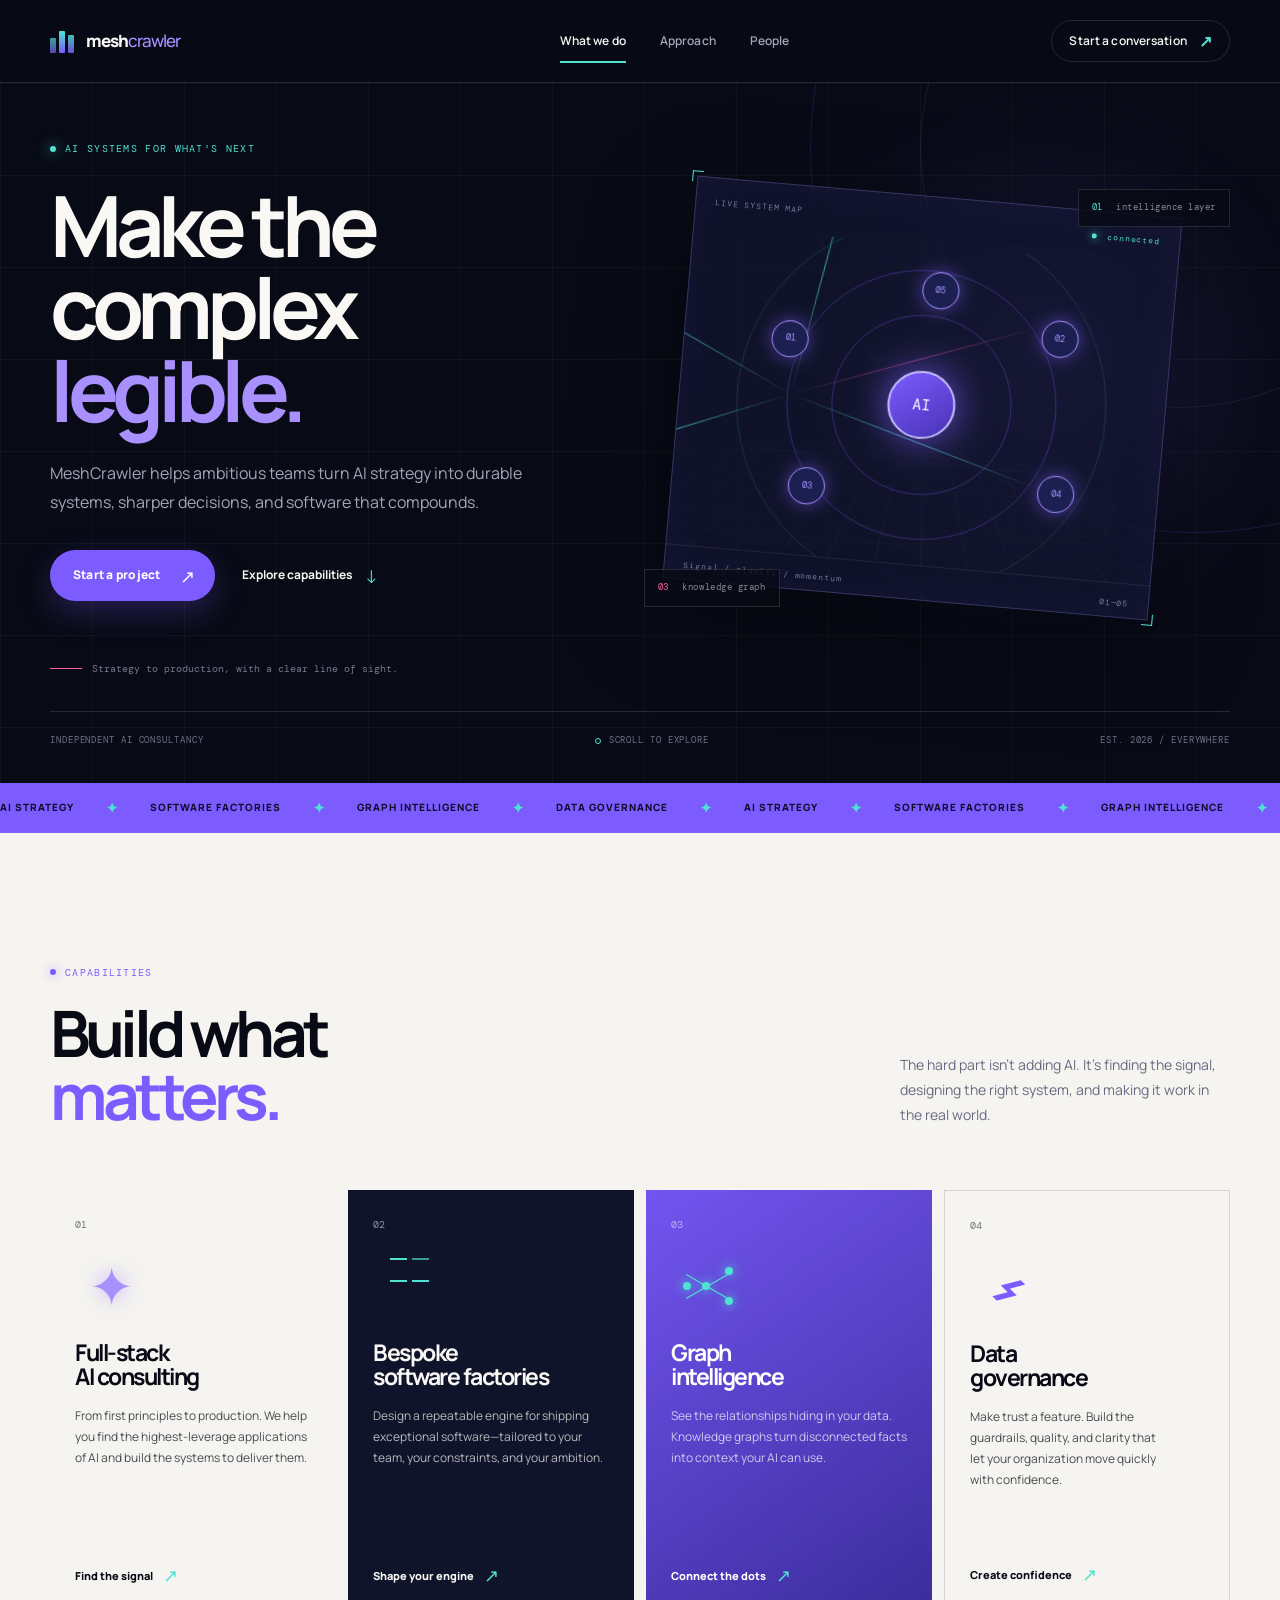
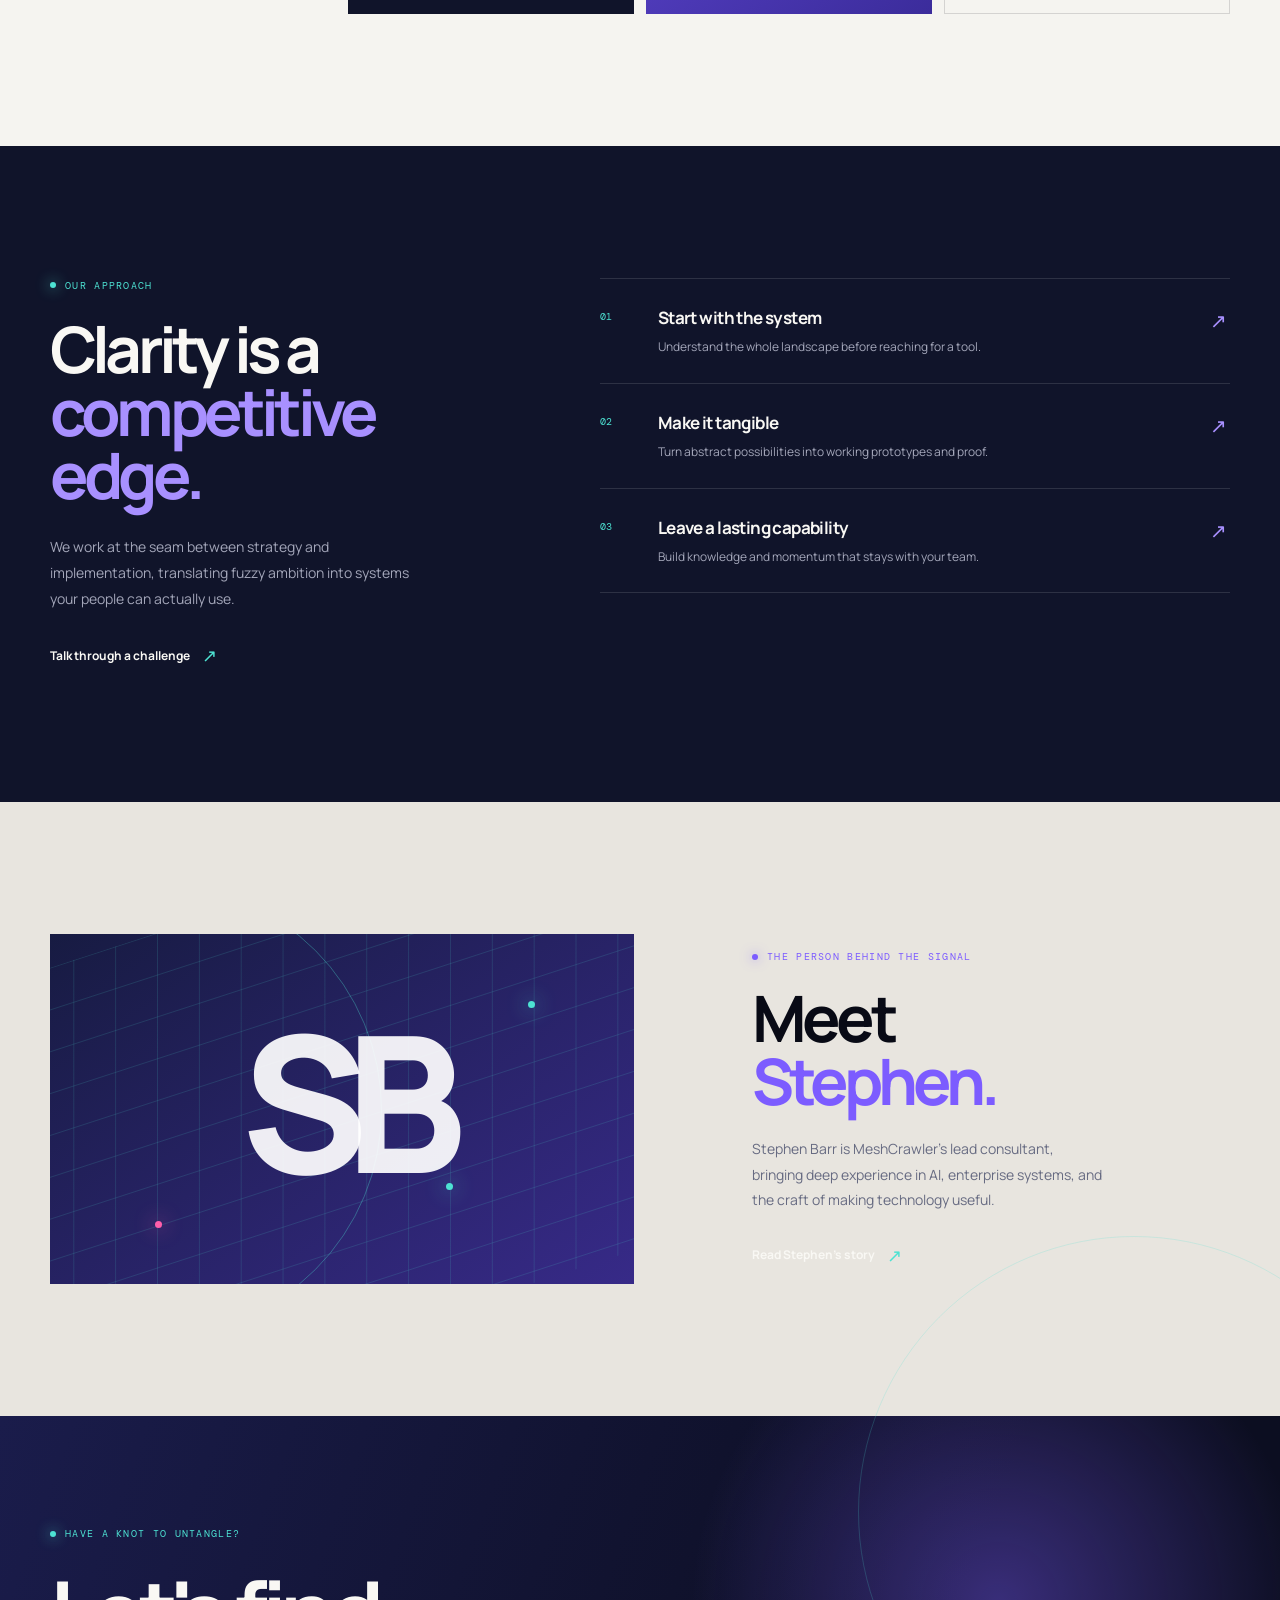
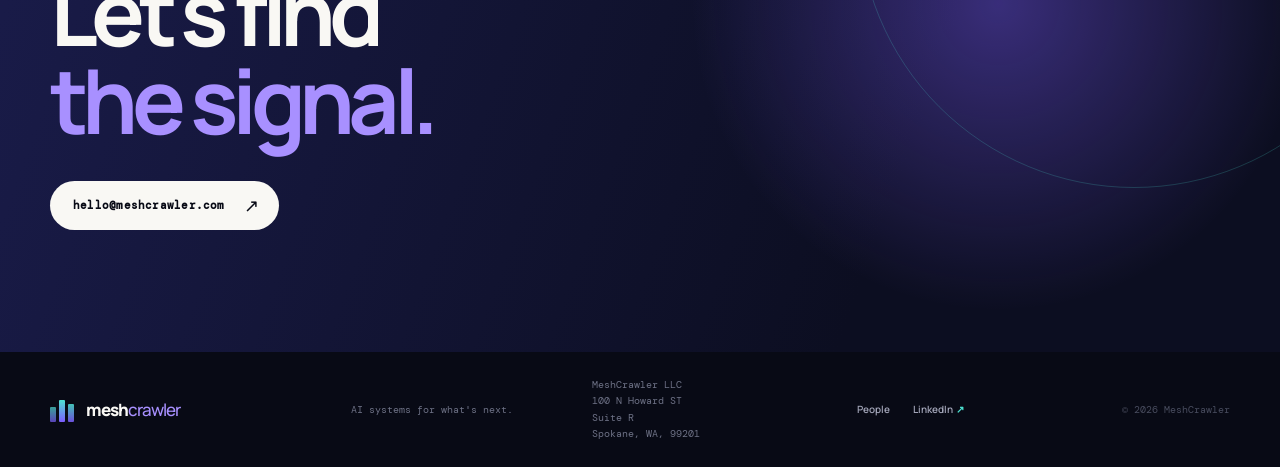
==== commit 2c734567: "Add MeshCrawler business address" ====
--- a/index.html
+++ b/index.html
@@ -20,7 +20,7 @@
                     <a href="#approach">Approach</a>
                     <a href="people.html">People</a>
                 </nav>
-                <a class="header-cta" href="mailto:hello@meshcrawler.com">Start a conversation <span aria-hidden="true">↗</span></a>
+                <a class="header-cta" href="https://cal.com/stevejb" target="_blank" rel="noreferrer">Start a conversation <span aria-hidden="true">↗</span></a>
             </div>
         </header>
 
@@ -161,6 +161,7 @@
             <div class="container footer-inner">
                 <a class="brand" href="index.html" aria-label="MeshCrawler home"><span class="brand-mark" aria-hidden="true"><span></span><span></span><span></span></span><span class="brand-name">mesh<span>crawler</span></span></a>
                 <p>AI systems for what's next.</p>
+                <address class="business-address">MeshCrawler LLC<br>100 N Howard ST<br>Suite R<br>Spokane, WA, 99201</address>
                 <div class="footer-links"><a href="people.html">People</a><a href="https://www.linkedin.com/in/stephenjbarr/" target="_blank" rel="noreferrer">LinkedIn <span aria-hidden="true">↗</span></a></div>
                 <span class="copyright">© 2026 MeshCrawler</span>
             </div>
--- a/styles.css
+++ b/styles.css
@@ -122,7 +122,7 @@
 
 .contact-band { background: radial-gradient(circle at 78% 35%, rgba(124,92,255,.4), transparent 29%), linear-gradient(110deg, #1a1c4b, #0c0e21 70%); padding: 110px 0 122px; position: relative; }.contact-band::after { border: 1px solid rgba(77,226,210,.2); border-radius: 50%; content: ''; height: 550px; position: absolute; right: -130px; top: -180px; width: 550px; }.contact-inner { position: relative; z-index: 1; }.contact-inner h2 { font-size: clamp(54px, 7vw, 96px); margin: 26px 0 38px; }.contact-inner .button { font-family: 'DM Mono', monospace; font-size: 11px; letter-spacing: .02em; }
 
-.site-footer { background: var(--ink); }.footer-inner { align-items: center; display: grid; gap: 25px; grid-template-columns: 1.3fr 1fr 1fr auto; min-height: 115px; }.footer-inner > p, .copyright { color: #6d7185; font-family: 'DM Mono', monospace; font-size: 10px; }.footer-links { display: flex; gap: 22px; }.footer-links a { font-size: 10px; }.footer-links span { color: var(--cyan); }.copyright { color: #484c5e; }
+.site-footer { background: var(--ink); }.footer-inner { align-items: center; display: grid; gap: 25px; grid-template-columns: 1.15fr .9fr 1fr 1fr auto; min-height: 115px; }.footer-inner > p, .business-address, .copyright { color: #6d7185; font-family: 'DM Mono', monospace; font-size: 10px; }.business-address { font-style: normal; line-height: 1.65; }.footer-links { display: flex; gap: 22px; }.footer-links a { font-size: 10px; }.footer-links span { color: var(--cyan); }.copyright { color: #484c5e; }
 
 /* People page */
 .people-hero { min-height: 650px; }.people-hero-layout { align-items: center; display: grid; gap: 10%; grid-template-columns: 1fr 1fr; min-height: 600px; padding-bottom: 70px; padding-top: 65px; position: relative; z-index: 1; }.people-hero-copy h1 { font-size: clamp(52px, 6vw, 83px); margin: 26px 0 28px; }.people-hero-copy .hero-intro { margin-bottom: 32px; max-width: 450px; }.portrait-stage { background: linear-gradient(145deg, rgba(28,32,73,.9), rgba(10,12,28,.95)); border: 1px solid rgba(168,144,255,.34); height: 440px; overflow: hidden; position: relative; transform: rotate(3deg); }.portrait-grid { background-image: linear-gradient(rgba(77,226,210,.13) 1px, transparent 1px), linear-gradient(90deg, rgba(77,226,210,.13) 1px, transparent 1px); background-size: 37px 37px; inset: -30px; opacity: .45; position: absolute; transform: perspective(600px) rotateX(58deg) rotateZ(-8deg); transform-origin: center bottom; }.portrait-scanlines { background: repeating-linear-gradient(0deg, transparent, transparent 4px, rgba(255,255,255,.02) 5px); inset: 0; pointer-events: none; position: absolute; z-index: 2; }.portrait-orb { align-items: center; background: radial-gradient(circle at 35% 25%, #d0c5ff, #8062fb 25%, #362782 68%, #1a183a 70%); border: 1px solid rgba(255,255,255,.65); border-radius: 50%; box-shadow: 0 0 80px rgba(124,92,255,.55); display: flex; height: 310px; justify-content: center; left: calc(50% - 155px); position: absolute; top: 63px; width: 310px; z-index: 1; }.portrait-orb::after { border: 1px solid rgba(77,226,210,.7); border-radius: 50%; content: ''; inset: 13px; position: absolute; }.portrait-orb span { color: rgba(255,255,255,.92); font-size: 88px; font-weight: 800; letter-spacing: -.15em; line-height: 1; margin-right: 12px; }.portrait-caption { bottom: 22px; display: flex; justify-content: space-between; left: 22px; position: absolute; right: 22px; z-index: 3; }.portrait-caption span, .portrait-coordinates, .portrait-tag { color: #7d84ab; font-family: 'DM Mono', monospace; font-size: 8px; letter-spacing: .12em; }.portrait-caption span:first-child { color: var(--white); }.portrait-coordinates { color: var(--cyan); left: 24px; line-height: 1.7; position: absolute; top: 21px; }.portrait-tag { color: var(--pink); position: absolute; right: 20px; top: 22px; }
@@ -147,7 +147,7 @@
     .signal-track { gap: 19px; justify-content: flex-start; padding: 12px 20px; }.signal-track span { font-size: 8px; }
     .heading-split { align-items: flex-start; flex-direction: column; gap: 25px; }.section-heading { margin-bottom: 36px; }.heading-detail { max-width: 380px; }.capability-grid, .roles-grid { grid-template-columns: 1fr; }.capability-card { min-height: 330px; }.capability-card h3 { font-size: 28px; }.capability-icon { margin-top: 12px; }
     .approach-layout, .bio-layout, .show-layout { display: flex; flex-direction: column; gap: 52px; }.approach-statement > p:not(.eyebrow) { max-width: none; }.principle { gap: 12px; grid-template-columns: 28px 1fr 15px; }.principle h3 { font-size: 15px; }.principle p { font-size: 11px; }.people-teaser-inner { display: flex; flex-direction: column-reverse; gap: 42px; }.teaser-copy { max-width: none; width: 100%; }.teaser-art { height: 250px; width: 100%; }.teaser-art span { font-size: 120px; }.contact-band { padding: 80px 0 90px; }.contact-inner h2 { font-size: clamp(54px, 15vw, 78px); }
-    .footer-inner { align-items: flex-start; display: flex; flex-wrap: wrap; justify-content: space-between; }.footer-inner > p { order: 3; width: 100%; }.copyright { order: 4; }
+    .footer-inner { align-items: flex-start; display: flex; flex-wrap: wrap; justify-content: space-between; }.business-address { order: 3; width: 100%; }.footer-inner > p { order: 4; width: 100%; }.copyright { order: 5; }
     .people-hero-layout { padding-top: 70px; }.people-hero-copy h1 { font-size: clamp(50px, 14vw, 72px); }.portrait-stage { height: 370px; margin-top: 20px; transform: rotate(2deg); width: 100%; }.portrait-orb { height: 250px; left: calc(50% - 125px); top: 52px; width: 250px; }.portrait-orb span { font-size: 70px; }.bio-intro h2, .roles-section h2 { font-size: 54px; }.lead-copy { font-size: 20px; }.role-card { min-height: 300px; }.show-mark { font-size: 67px; }
 }
 
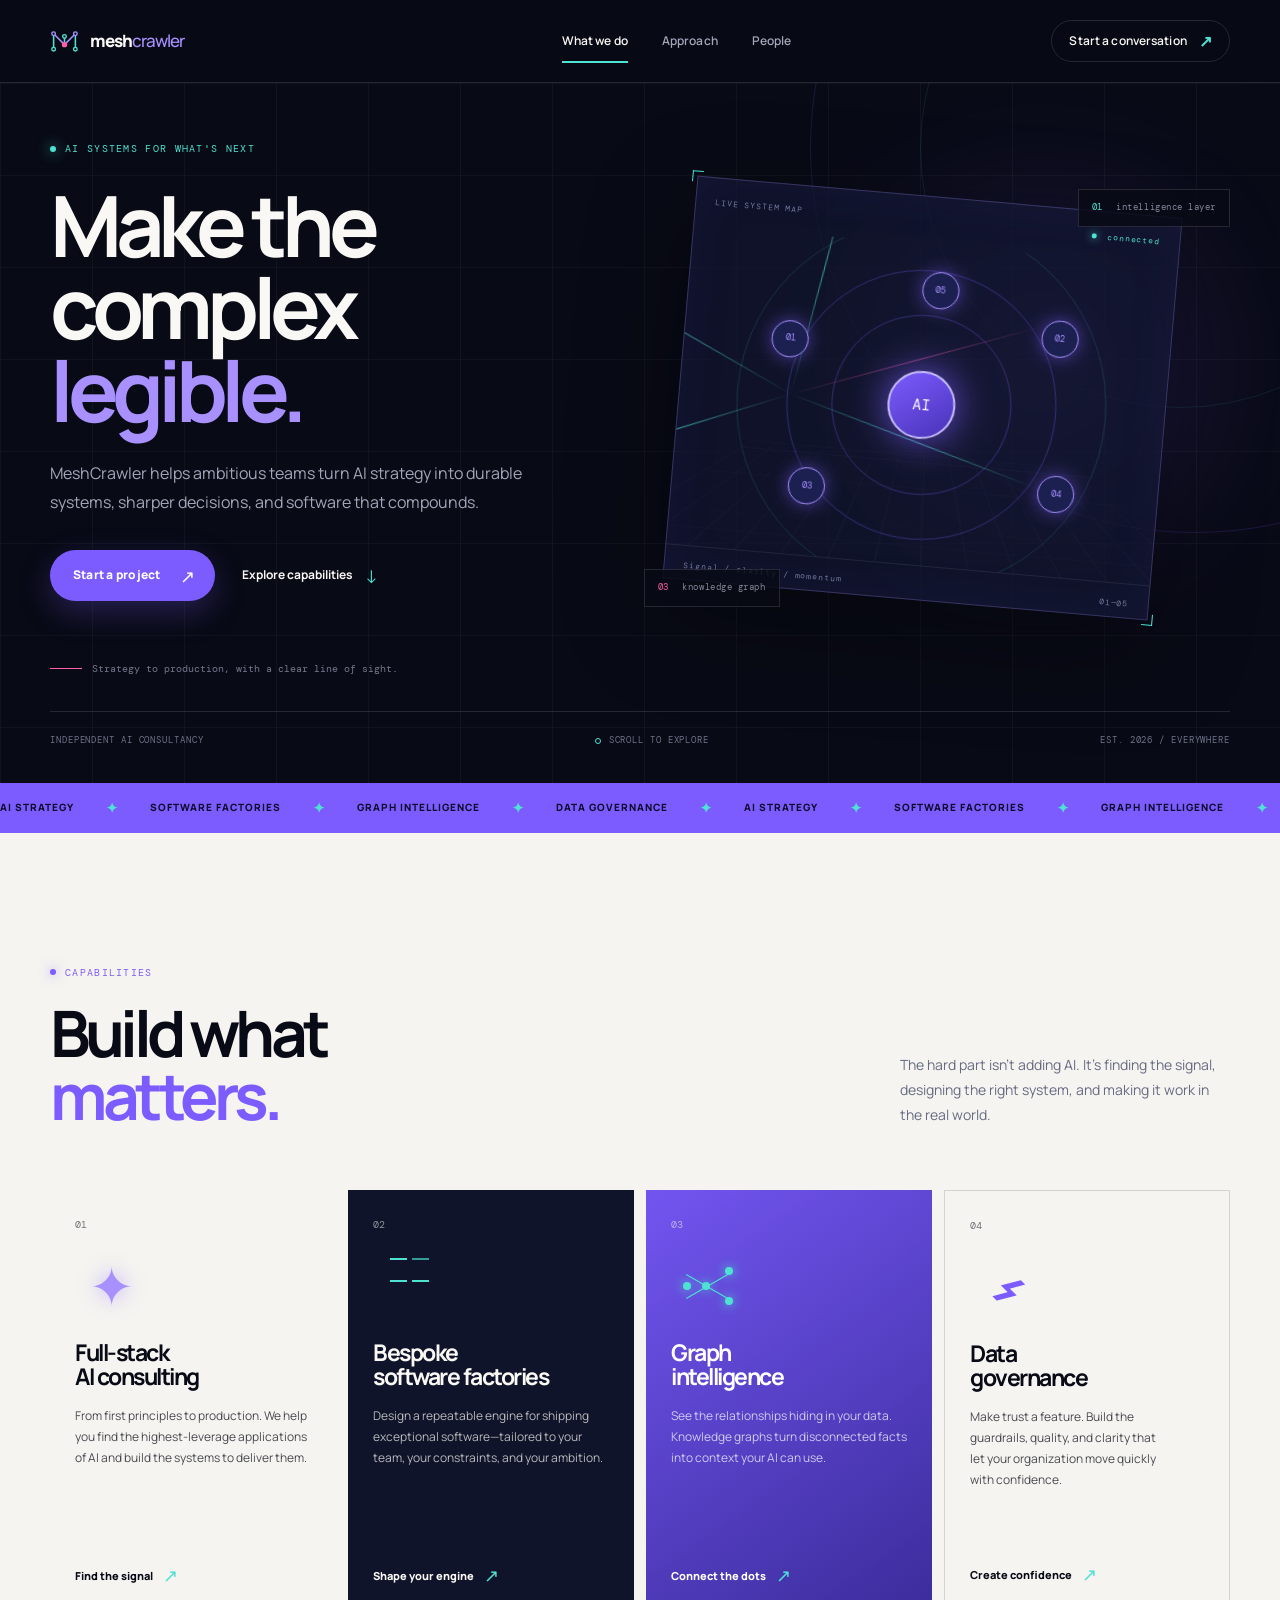
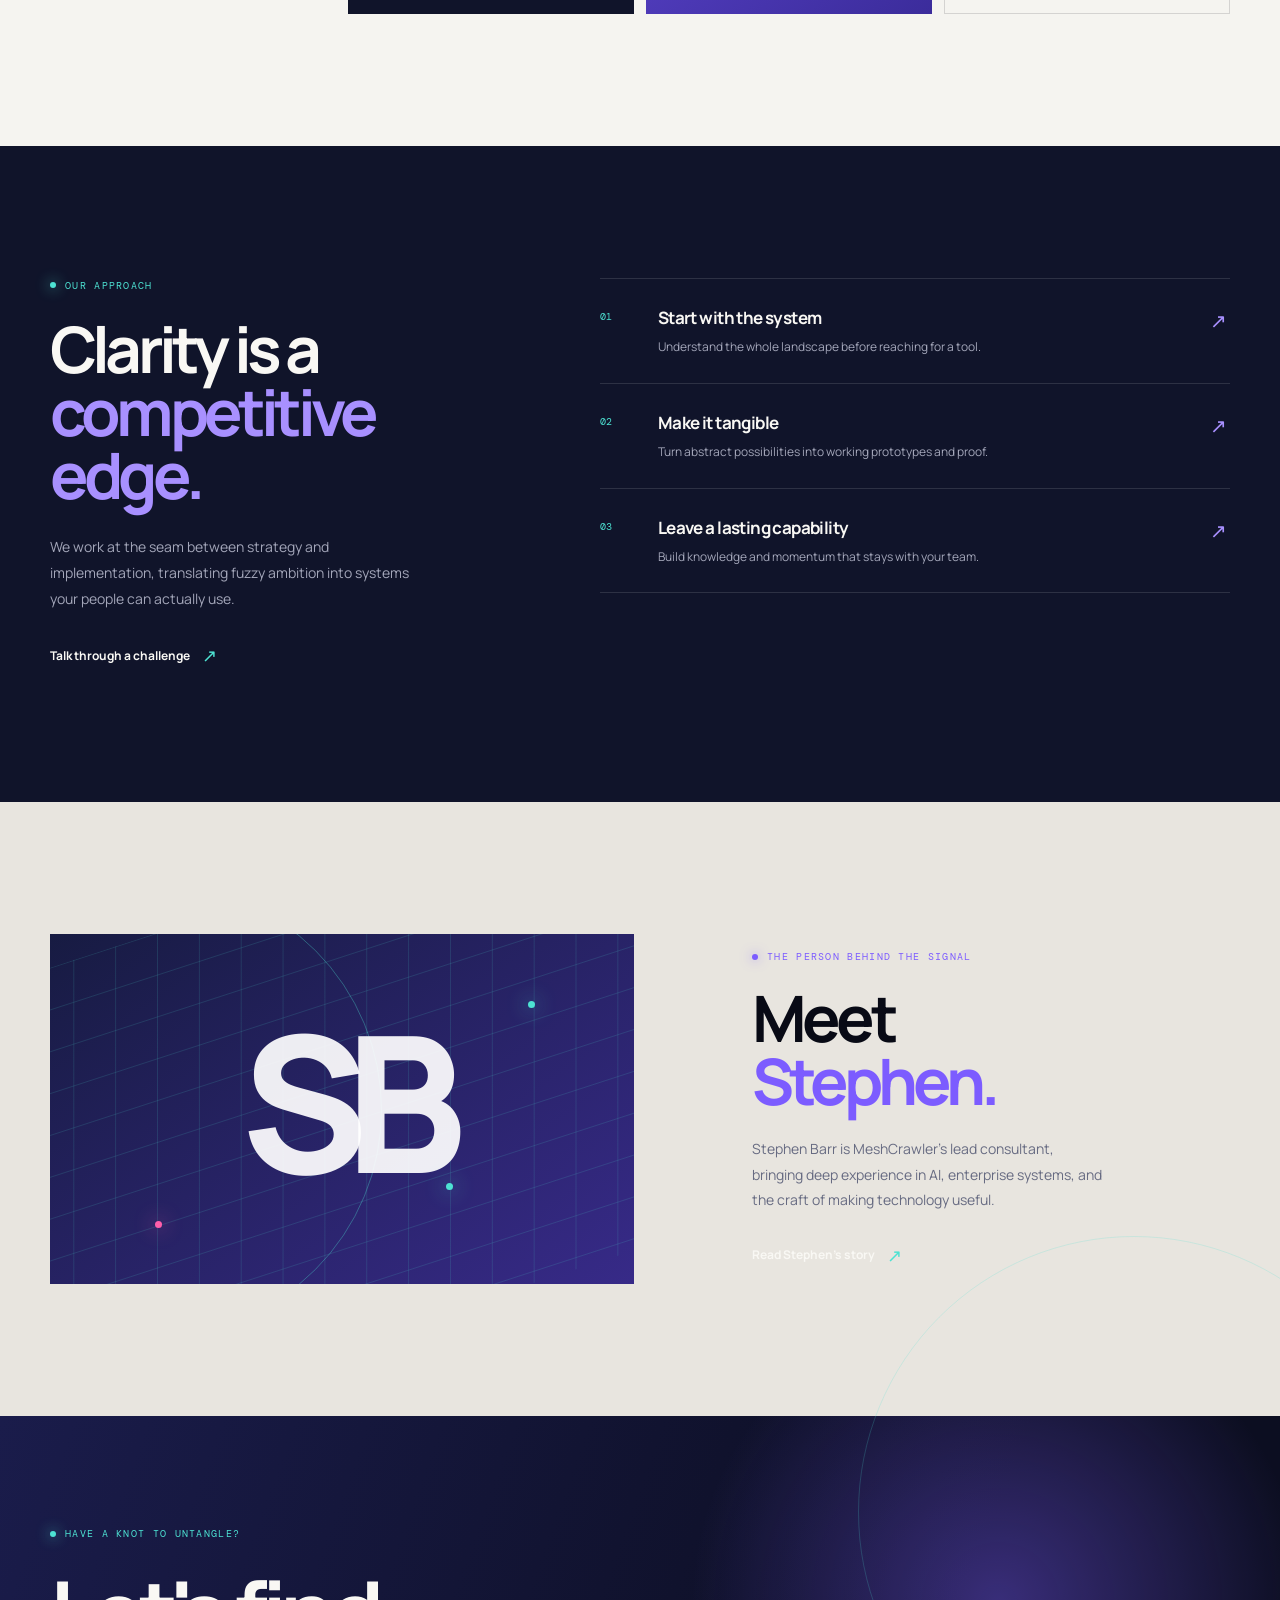
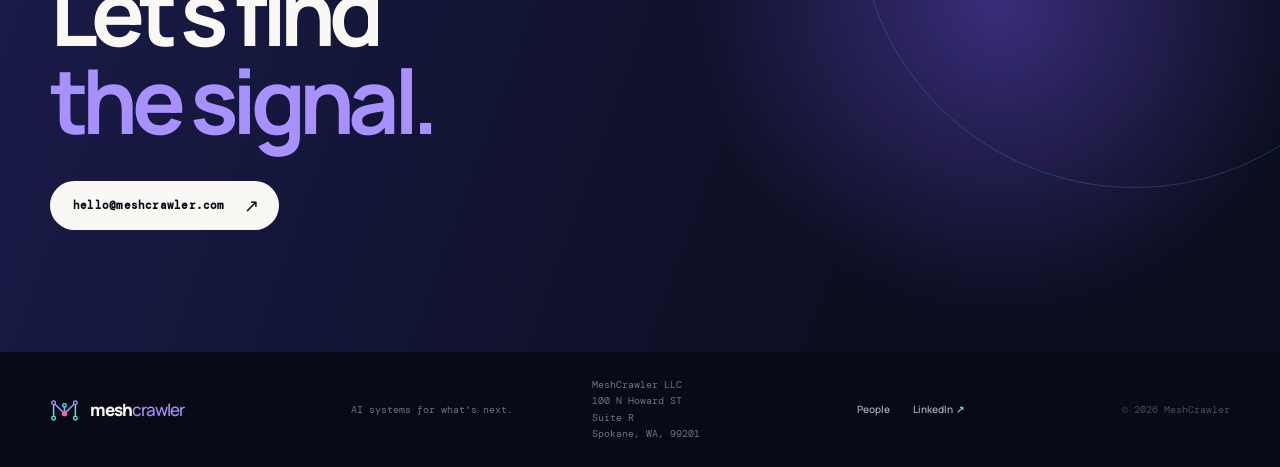
==== commit a5231366: "Refine logo into graph M mark" ====
--- a/index.html
+++ b/index.html
@@ -12,7 +12,7 @@
         <header class="site-header">
             <div class="container header-inner">
                 <a class="brand" href="index.html" aria-label="MeshCrawler home">
-                    <span class="brand-mark" aria-hidden="true"><span></span><span></span><span></span></span>
+                    <svg class="brand-mark" viewBox="0 0 32 26" aria-hidden="true" focusable="false"><path class="brand-edge edge-vertical" d="M4 22V5 M16 17V8 M28 5V22"></path><path class="brand-edge edge-diagonal" d="M4 5L16 17L28 5"></path><circle class="brand-node node-cyan" cx="4" cy="22" r="2"></circle><circle class="brand-node node-violet" cx="4" cy="5" r="2"></circle><circle class="brand-node node-pink" cx="16" cy="17" r="2.2"></circle><circle class="brand-node node-cyan" cx="16" cy="8" r="2"></circle><circle class="brand-node node-violet" cx="28" cy="5" r="2"></circle><circle class="brand-node node-cyan" cx="28" cy="22" r="2"></circle></svg>
                     <span class="brand-name">mesh<span>crawler</span></span>
                 </a>
                 <nav class="site-nav" aria-label="Main navigation">
@@ -159,7 +159,7 @@
 
         <footer class="site-footer">
             <div class="container footer-inner">
-                <a class="brand" href="index.html" aria-label="MeshCrawler home"><span class="brand-mark" aria-hidden="true"><span></span><span></span><span></span></span><span class="brand-name">mesh<span>crawler</span></span></a>
+                <a class="brand" href="index.html" aria-label="MeshCrawler home"><svg class="brand-mark" viewBox="0 0 32 26" aria-hidden="true" focusable="false"><path class="brand-edge edge-vertical" d="M4 22V5 M16 17V8 M28 5V22"></path><path class="brand-edge edge-diagonal" d="M4 5L16 17L28 5"></path><circle class="brand-node node-cyan" cx="4" cy="22" r="2"></circle><circle class="brand-node node-violet" cx="4" cy="5" r="2"></circle><circle class="brand-node node-pink" cx="16" cy="17" r="2.2"></circle><circle class="brand-node node-cyan" cx="16" cy="8" r="2"></circle><circle class="brand-node node-violet" cx="28" cy="5" r="2"></circle><circle class="brand-node node-cyan" cx="28" cy="22" r="2"></circle></svg><span class="brand-name">mesh<span>crawler</span></span></a>
                 <p>AI systems for what's next.</p>
                 <address class="business-address">MeshCrawler LLC<br>100 N Howard ST<br>Suite R<br>Spokane, WA, 99201</address>
                 <div class="footer-links"><a href="people.html">People</a><a href="https://www.linkedin.com/in/stephenjbarr/" target="_blank" rel="noreferrer">LinkedIn <span aria-hidden="true">↗</span></a></div>
--- a/styles.css
+++ b/styles.css
@@ -38,11 +38,14 @@
 .site-header { background: rgba(8, 10, 21, 0.86); border-bottom: 1px solid var(--line); position: relative; z-index: 10; backdrop-filter: blur(18px); }
 .header-inner { align-items: center; display: flex; height: 82px; justify-content: space-between; }
 .brand { align-items: center; display: inline-flex; gap: 11px; }
-.brand-mark { display: flex; gap: 3px; height: 24px; width: 25px; }
-.brand-mark span { background: linear-gradient(180deg, var(--cyan), var(--violet)); border-radius: 1px; display: block; width: 6px; }
-.brand-mark span:nth-child(1) { height: 15px; margin-top: 9px; opacity: .7; }
-.brand-mark span:nth-child(2) { height: 22px; margin-top: 2px; }
-.brand-mark span:nth-child(3) { height: 18px; margin-top: 6px; opacity: .85; }
+.brand-mark { display: block; flex: 0 0 auto; height: 24px; overflow: visible; width: 29px; }
+.brand-edge { fill: none; stroke-linecap: round; stroke-linejoin: round; stroke-width: 1.7; }
+.edge-vertical { stroke: var(--cyan); }
+.edge-diagonal { stroke: var(--violet-bright); }
+.brand-node { fill: var(--ink); stroke-width: 1.5; }
+.node-cyan { stroke: var(--cyan); }
+.node-violet { stroke: var(--violet-bright); }
+.node-pink { fill: var(--pink); stroke: var(--pink); }
 .brand-name { font-size: 17px; font-weight: 800; letter-spacing: -.06em; }
 .brand-name span { color: var(--violet-bright); font-weight: 500; }
 .site-nav { display: flex; gap: 34px; margin-left: 10%; }
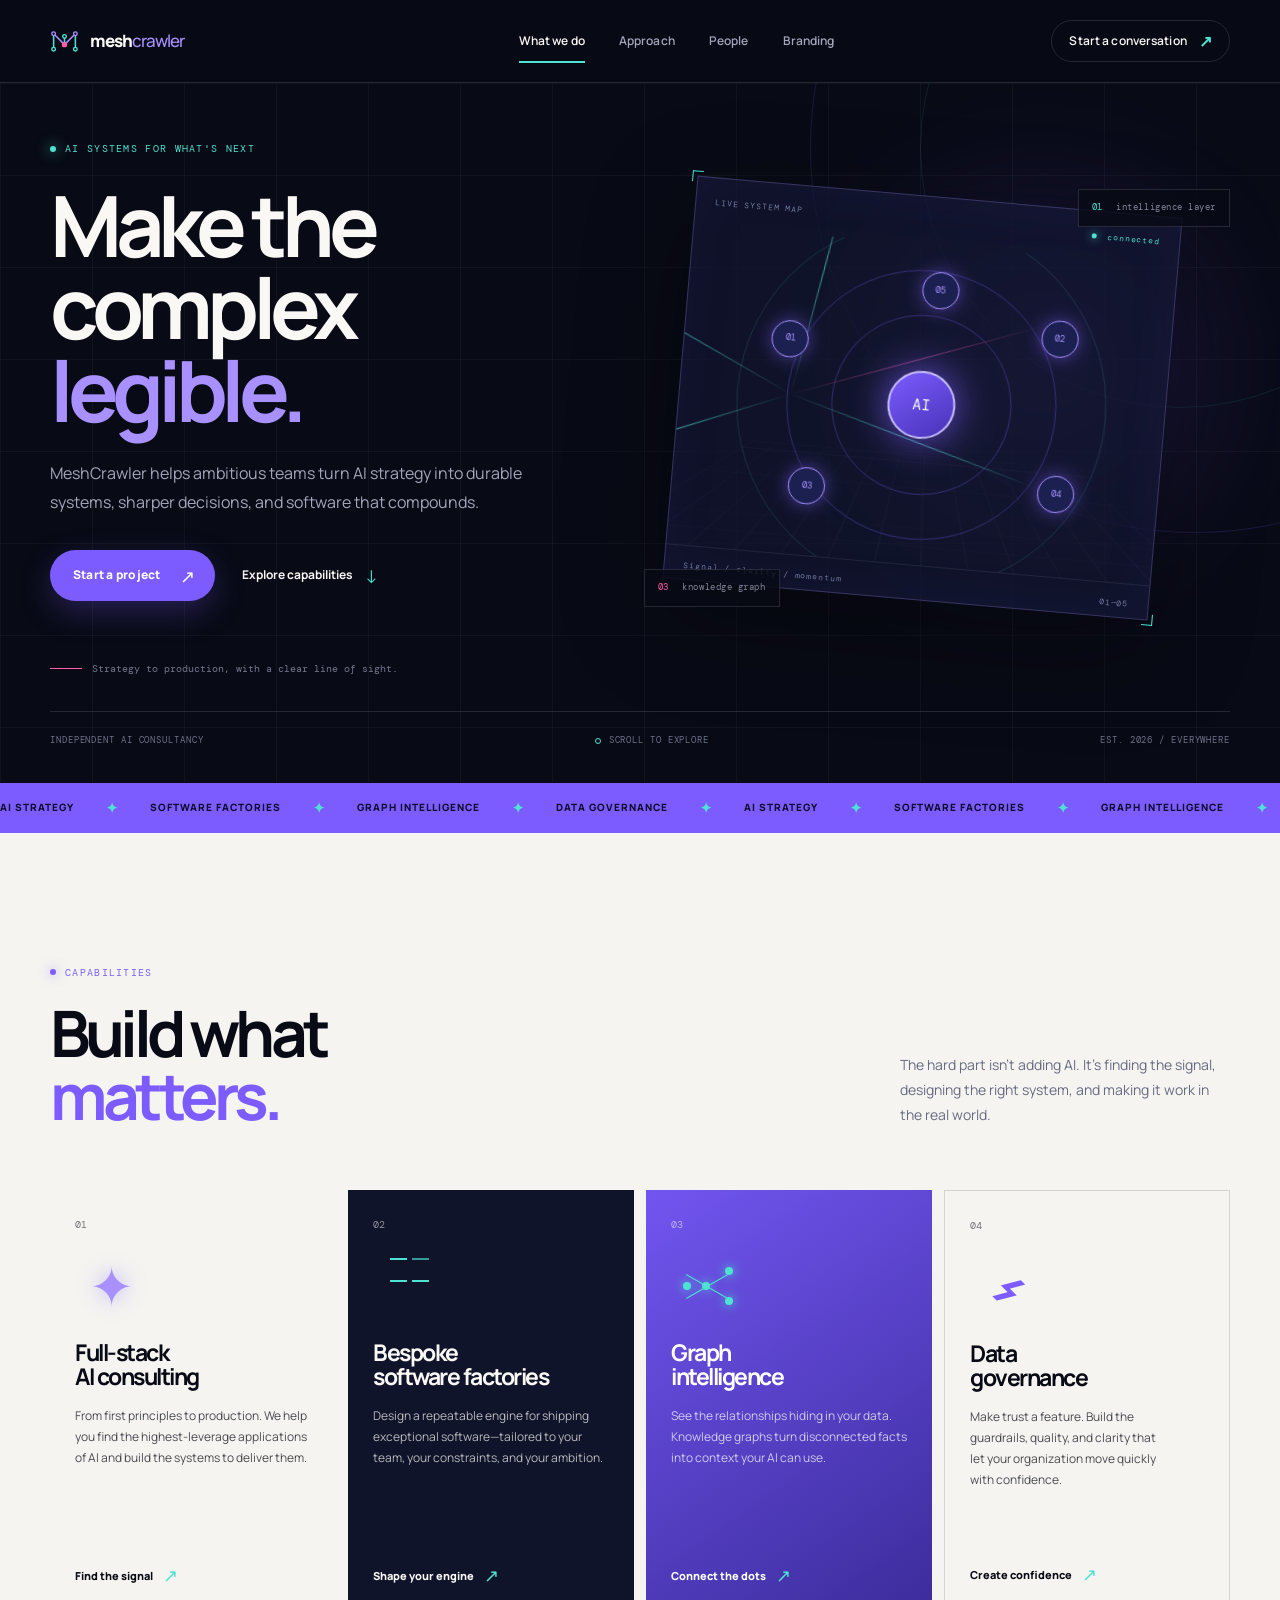
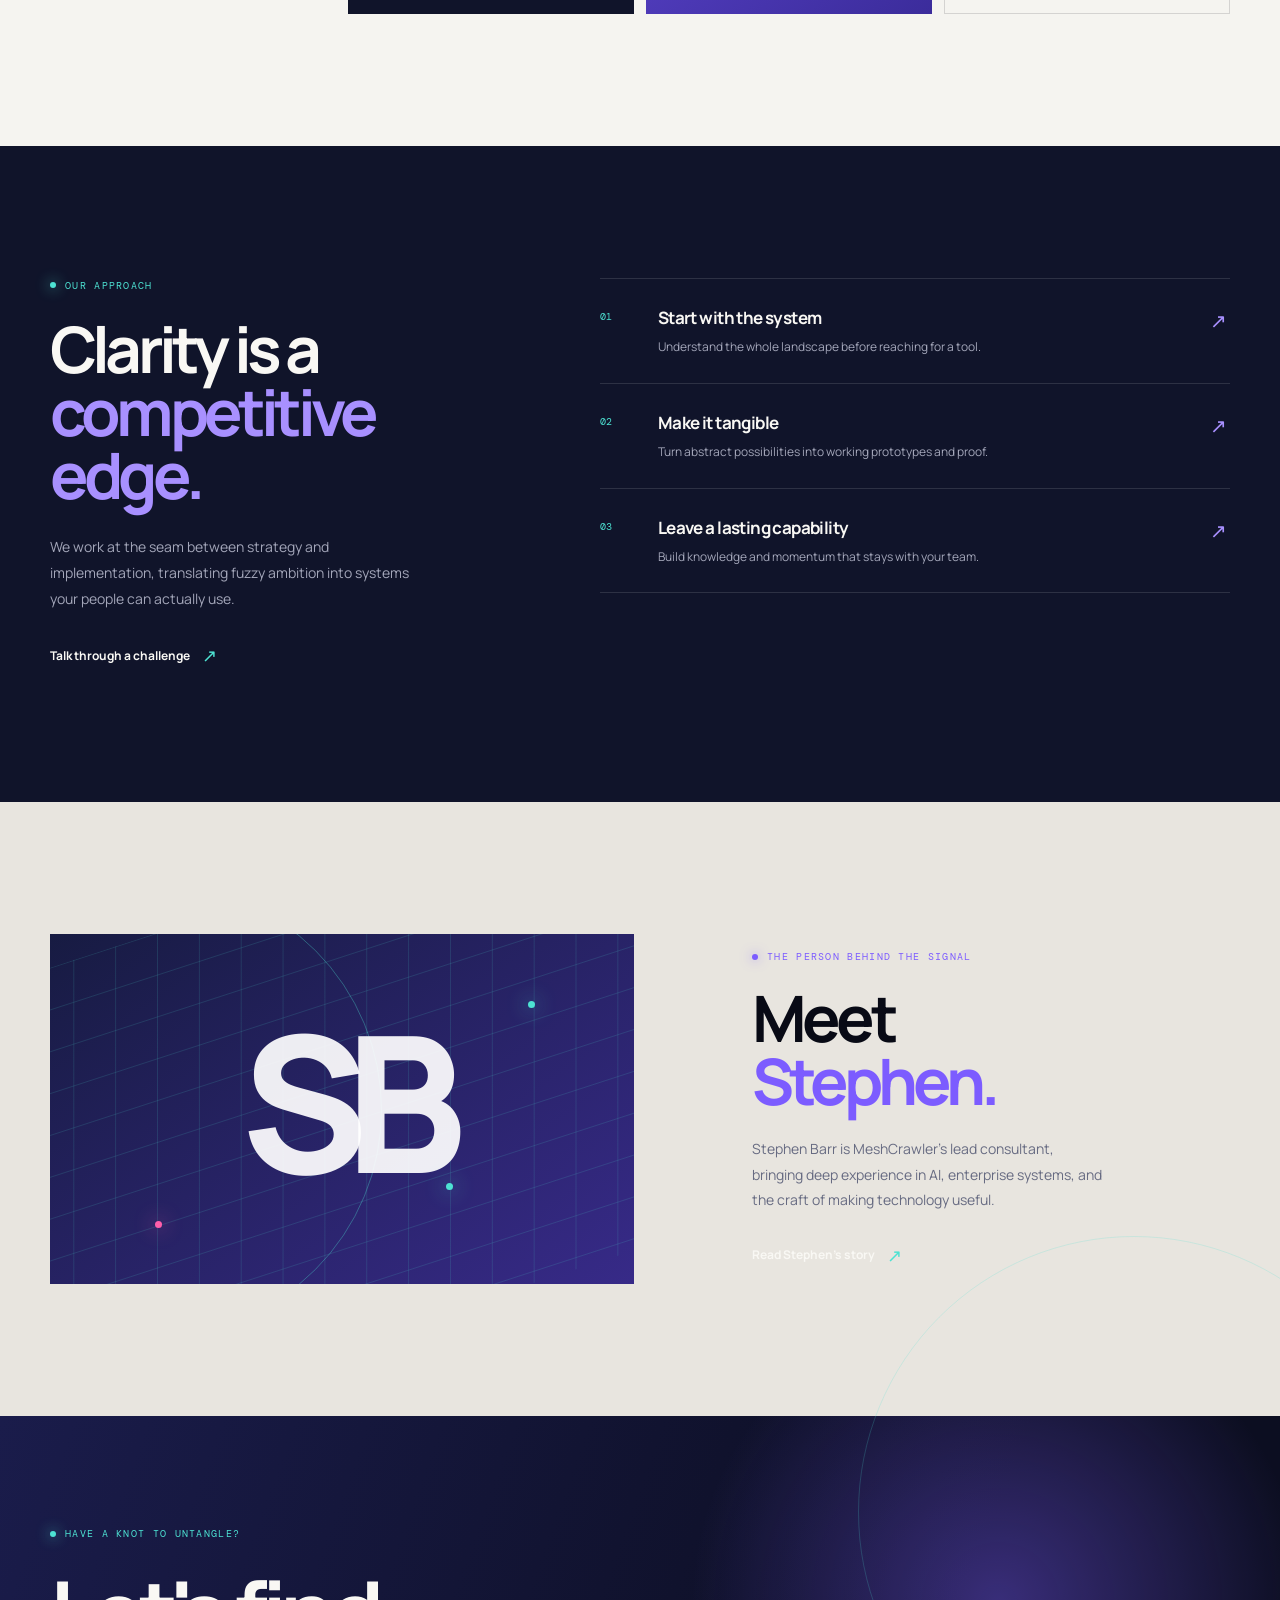
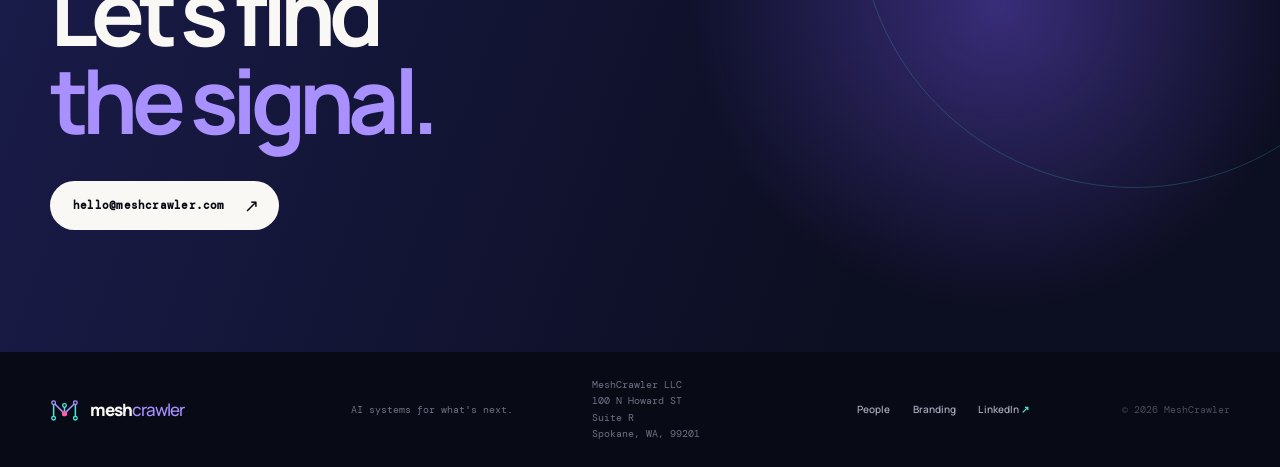
==== commit ce295869: "Add MeshCrawler branding guidelines page" ====
--- a/index.html
+++ b/index.html
@@ -19,6 +19,7 @@
                     <a class="active" href="index.html">What we do</a>
                     <a href="#approach">Approach</a>
                     <a href="people.html">People</a>
+                    <a href="branding/">Branding</a>
                 </nav>
                 <a class="header-cta" href="https://cal.com/stevejb" target="_blank" rel="noreferrer">Start a conversation <span aria-hidden="true">↗</span></a>
             </div>
@@ -162,7 +163,7 @@
                 <a class="brand" href="index.html" aria-label="MeshCrawler home"><svg class="brand-mark" viewBox="0 0 32 26" aria-hidden="true" focusable="false"><path class="brand-edge edge-vertical" d="M4 22V5 M16 17V8 M28 5V22"></path><path class="brand-edge edge-diagonal" d="M4 5L16 17L28 5"></path><circle class="brand-node node-cyan" cx="4" cy="22" r="2"></circle><circle class="brand-node node-violet" cx="4" cy="5" r="2"></circle><circle class="brand-node node-pink" cx="16" cy="17" r="2.2"></circle><circle class="brand-node node-cyan" cx="16" cy="8" r="2"></circle><circle class="brand-node node-violet" cx="28" cy="5" r="2"></circle><circle class="brand-node node-cyan" cx="28" cy="22" r="2"></circle></svg><span class="brand-name">mesh<span>crawler</span></span></a>
                 <p>AI systems for what's next.</p>
                 <address class="business-address">MeshCrawler LLC<br>100 N Howard ST<br>Suite R<br>Spokane, WA, 99201</address>
-                <div class="footer-links"><a href="people.html">People</a><a href="https://www.linkedin.com/in/stephenjbarr/" target="_blank" rel="noreferrer">LinkedIn <span aria-hidden="true">↗</span></a></div>
+                <div class="footer-links"><a href="people.html">People</a><a href="branding/">Branding</a><a href="https://www.linkedin.com/in/stephenjbarr/" target="_blank" rel="noreferrer">LinkedIn <span aria-hidden="true">↗</span></a></div>
                 <span class="copyright">© 2026 MeshCrawler</span>
             </div>
         </footer>
--- a/styles.css
+++ b/styles.css
@@ -127,6 +127,42 @@
 
 .site-footer { background: var(--ink); }.footer-inner { align-items: center; display: grid; gap: 25px; grid-template-columns: 1.15fr .9fr 1fr 1fr auto; min-height: 115px; }.footer-inner > p, .business-address, .copyright { color: #6d7185; font-family: 'DM Mono', monospace; font-size: 10px; }.business-address { font-style: normal; line-height: 1.65; }.footer-links { display: flex; gap: 22px; }.footer-links a { font-size: 10px; }.footer-links span { color: var(--cyan); }.copyright { color: #484c5e; }
 
+/* Branding page */
+.branding-hero { min-height: 700px; }
+.branding-hero-layout { align-items: center; display: grid; gap: 8%; grid-template-columns: .9fr 1.1fr; min-height: 600px; padding-bottom: 34px; padding-top: 58px; position: relative; z-index: 1; }
+.branding-hero-copy { max-width: 560px; }
+.branding-hero-copy h1 { font-size: clamp(54px, 6.6vw, 92px); margin: 27px 0; }
+.branding-hero-copy .hero-intro { margin-bottom: 34px; max-width: 475px; }
+.branding-hero-mark { align-items: center; background: rgba(18, 22, 47, .75); border: 1px solid rgba(168, 144, 255, .3); box-shadow: 0 30px 100px rgba(0,0,0,.28), inset 0 0 55px rgba(124,92,255,.08); display: flex; height: 386px; justify-content: center; overflow: hidden; position: relative; transform: rotate(3deg); }
+.branding-hero-mark::before { background-image: linear-gradient(rgba(77,226,210,.1) 1px, transparent 1px), linear-gradient(90deg, rgba(77,226,210,.1) 1px, transparent 1px); background-size: 34px 34px; content: ''; inset: -40px; opacity: .5; position: absolute; transform: perspective(500px) rotateX(58deg) rotateZ(-8deg); transform-origin: center bottom; }
+.branding-hero-mark img { max-width: 87%; position: relative; width: 520px; z-index: 1; }
+.branding-hero-mark::after { border: 1px solid var(--cyan); content: ''; height: 13px; left: -7px; position: absolute; top: -7px; width: 13px; }
+.logo-orbit { border: 1px solid rgba(124,92,255,.32); border-radius: 50%; pointer-events: none; position: absolute; }
+.logo-orbit-large { height: 520px; right: -185px; top: -135px; width: 520px; }
+.logo-orbit-small { border-color: rgba(77,226,210,.18); height: 355px; right: -100px; top: -53px; width: 355px; }
+.hero-coordinate { color: #7780a3; font-family: 'DM Mono', monospace; font-size: 8px; letter-spacing: .12em; position: absolute; z-index: 2; }
+.coordinate-top { color: var(--cyan); left: 21px; top: 20px; }.coordinate-bottom { bottom: 20px; right: 21px; }
+.branding-story { background: var(--panel-light); color: var(--ink); }
+.branding-story-layout { display: grid; gap: 14%; grid-template-columns: .85fr 1.15fr; }
+.branding-story h2, .branding-assets h2, .branding-rules h2 { color: var(--ink); }
+.branding-story h2 em, .branding-assets h2 em, .branding-rules h2 em { color: var(--violet); }
+.branding-story-copy { max-width: 580px; }
+.branding-story-copy > p:not(.lead-copy) { color: var(--text-muted); font-size: 14px; line-height: 1.9; }
+.mark-anatomy { border-top: 1px solid var(--light-line); display: grid; gap: 18px; grid-template-columns: repeat(3, 1fr); margin-top: 42px; padding-top: 20px; }
+.mark-anatomy > div { display: grid; gap: 4px; grid-template-columns: 10px 1fr; }
+.anatomy-dot { border-radius: 50%; display: block; grid-row: span 2; height: 7px; margin-top: 5px; width: 7px; }.anatomy-cyan { background: var(--cyan); box-shadow: 0 0 10px var(--cyan); }.anatomy-violet { background: var(--violet); box-shadow: 0 0 10px var(--violet); }.anatomy-pink { background: var(--pink); box-shadow: 0 0 10px var(--pink); }
+.mark-anatomy strong { font-size: 11px; }.mark-anatomy small { color: var(--text-muted); font-family: 'DM Mono', monospace; font-size: 8px; line-height: 1.4; }
+.branding-assets { background: #e8e5df; color: var(--ink); }
+.asset-grid { display: grid; gap: 12px; grid-template-columns: repeat(3, 1fr); }
+.asset-card { background: var(--white); display: flex; flex-direction: column; min-width: 0; }
+.asset-preview { align-items: center; display: flex; height: 190px; justify-content: center; overflow: hidden; padding: 25px; }
+.asset-preview img { max-height: 100%; max-width: 100%; width: 100%; }
+.asset-preview-light { background: #fff; }.asset-preview-dark { background: var(--ink-soft); }.asset-preview-mark { background: linear-gradient(135deg, #1b2050, #372a88); }.asset-preview-mark img { max-height: 105px; width: 120px; }
+.asset-card-body { display: flex; flex: 1; flex-direction: column; padding: 23px 24px 21px; }.asset-type, .type-label { color: var(--violet); font-family: 'DM Mono', monospace; font-size: 9px; letter-spacing: .12em; }.asset-card h3 { font-size: 23px; letter-spacing: -.06em; margin-top: 14px; }.asset-card p { color: var(--text-muted); font-size: 12px; line-height: 1.7; margin-top: 9px; }.asset-links { border-top: 1px solid var(--light-line); display: flex; gap: 22px; margin-top: auto; padding-top: 18px; }.asset-links .card-link { color: var(--ink); font-family: 'DM Mono', monospace; font-size: 10px; gap: 8px; margin-top: 0; padding-top: 0; text-transform: uppercase; }.asset-links .card-link span { font-size: 16px; }
+.branding-colors { background: var(--ink-soft); }.color-layout { display: grid; gap: 12%; grid-template-columns: .75fr 1.25fr; }.branding-colors h2 { margin: 23px 0 29px; }.branding-colors .heading-detail { color: var(--muted); }.palette-grid { display: grid; gap: 10px; grid-template-columns: repeat(5, 1fr); }.swatch { display: flex; flex-direction: column; justify-content: space-between; min-height: 215px; padding: 17px 15px; }.swatch span { font-size: 11px; font-weight: 700; }.swatch code { font-family: 'DM Mono', monospace; font-size: 9px; }.swatch-ink { background: #080a15; border: 1px solid rgba(255,255,255,.16); color: var(--white); }.swatch-violet { background: var(--violet); color: white; }.swatch-cyan { background: var(--cyan); color: var(--ink); }.swatch-pink { background: var(--pink); color: var(--ink); }.swatch-paper { background: var(--panel-light); color: var(--ink); }
+.branding-type { background: var(--panel-light); color: var(--ink); }.type-layout { align-items: center; display: grid; gap: 12%; grid-template-columns: 1.05fr .95fr; }.type-specimen { background: var(--ink); color: var(--white); min-height: 300px; padding: 25px; position: relative; }.type-specimen::after { border: 1px solid rgba(77,226,210,.24); border-radius: 50%; content: ''; height: 380px; position: absolute; right: -125px; top: -120px; width: 380px; }.type-specimen strong { display: block; font-size: clamp(41px, 5vw, 67px); letter-spacing: -.08em; line-height: .95; margin-top: 78px; position: relative; z-index: 1; }.type-specimen em { color: var(--violet-bright); font-style: normal; }.type-copy { max-width: 420px; }.type-copy h2 { color: var(--ink); font-size: clamp(42px, 5vw, 63px); margin: 22px 0 27px; }.type-copy h2 em { color: var(--violet); }.type-copy > p:not(.eyebrow) { color: var(--text-muted); font-size: 14px; line-height: 1.85; }.type-meta { border-top: 1px solid var(--light-line); display: grid; gap: 9px; margin-top: 25px; padding-top: 18px; }.type-meta span { color: var(--text-muted); font-family: 'DM Mono', monospace; font-size: 10px; }.type-meta b { color: var(--ink); font-weight: 500; }
+.branding-rules { background: #e8e5df; color: var(--ink); }.rules-grid { display: grid; gap: 12px; grid-template-columns: repeat(4, 1fr); }.rules-grid article { border-top: 2px solid var(--violet); min-height: 205px; padding: 21px 4px 0; }.rule-number { color: var(--violet); font-family: 'DM Mono', monospace; font-size: 10px; }.rules-grid h3 { font-size: 22px; letter-spacing: -.06em; margin-top: 28px; }.rules-grid p { color: var(--text-muted); font-size: 12px; line-height: 1.75; margin-top: 14px; max-width: 220px; }
+
 /* People page */
 .people-hero { min-height: 650px; }.people-hero-layout { align-items: center; display: grid; gap: 10%; grid-template-columns: 1fr 1fr; min-height: 600px; padding-bottom: 70px; padding-top: 65px; position: relative; z-index: 1; }.people-hero-copy h1 { font-size: clamp(52px, 6vw, 83px); margin: 26px 0 28px; }.people-hero-copy .hero-intro { margin-bottom: 32px; max-width: 450px; }.portrait-stage { background: linear-gradient(145deg, rgba(28,32,73,.9), rgba(10,12,28,.95)); border: 1px solid rgba(168,144,255,.34); height: 440px; overflow: hidden; position: relative; transform: rotate(3deg); }.portrait-grid { background-image: linear-gradient(rgba(77,226,210,.13) 1px, transparent 1px), linear-gradient(90deg, rgba(77,226,210,.13) 1px, transparent 1px); background-size: 37px 37px; inset: -30px; opacity: .45; position: absolute; transform: perspective(600px) rotateX(58deg) rotateZ(-8deg); transform-origin: center bottom; }.portrait-scanlines { background: repeating-linear-gradient(0deg, transparent, transparent 4px, rgba(255,255,255,.02) 5px); inset: 0; pointer-events: none; position: absolute; z-index: 2; }.portrait-orb { align-items: center; background: radial-gradient(circle at 35% 25%, #d0c5ff, #8062fb 25%, #362782 68%, #1a183a 70%); border: 1px solid rgba(255,255,255,.65); border-radius: 50%; box-shadow: 0 0 80px rgba(124,92,255,.55); display: flex; height: 310px; justify-content: center; left: calc(50% - 155px); position: absolute; top: 63px; width: 310px; z-index: 1; }.portrait-orb::after { border: 1px solid rgba(77,226,210,.7); border-radius: 50%; content: ''; inset: 13px; position: absolute; }.portrait-orb span { color: rgba(255,255,255,.92); font-size: 88px; font-weight: 800; letter-spacing: -.15em; line-height: 1; margin-right: 12px; }.portrait-caption { bottom: 22px; display: flex; justify-content: space-between; left: 22px; position: absolute; right: 22px; z-index: 3; }.portrait-caption span, .portrait-coordinates, .portrait-tag { color: #7d84ab; font-family: 'DM Mono', monospace; font-size: 8px; letter-spacing: .12em; }.portrait-caption span:first-child { color: var(--white); }.portrait-coordinates { color: var(--cyan); left: 24px; line-height: 1.7; position: absolute; top: 21px; }.portrait-tag { color: var(--pink); position: absolute; right: 20px; top: 22px; }
 .bio-section { background: var(--panel-light); color: var(--ink); }.bio-layout { display: grid; gap: 14%; grid-template-columns: .8fr 1.2fr; }.bio-copy { max-width: 580px; }.lead-copy { color: var(--ink); font-size: 23px; letter-spacing: -.04em; line-height: 1.4; margin-bottom: 28px; }.bio-copy p:not(.lead-copy) { color: var(--text-muted); font-size: 14px; line-height: 1.9; margin-bottom: 18px; }.inline-link { align-items: center; color: var(--violet); display: inline-flex; font-size: 12px; font-weight: 800; gap: 10px; margin-top: 12px; }
@@ -134,24 +170,28 @@
 
 @media (max-width: 900px) {
     .site-nav { margin-left: 0; }
-    .hero-layout, .people-hero-layout { gap: 5%; grid-template-columns: 1fr 1fr; }
+    .hero-layout, .people-hero-layout, .branding-hero-layout { gap: 5%; grid-template-columns: 1fr 1fr; }
     .hero h1 { font-size: clamp(51px, 7vw, 70px); }
     .hero-visual { transform: scale(.9); transform-origin: center right; }
     .capability-grid { grid-template-columns: repeat(2, 1fr); }
     .capability-card { min-height: 390px; }
     .people-teaser-inner { gap: 7%; }
     .footer-inner { grid-template-columns: 1fr 1fr; padding: 28px 0; }
+    .color-layout, .type-layout { gap: 8%; }
+    .palette-grid { gap: 7px; }
+    .swatch { min-height: 185px; padding: 13px 11px; }
 }
 
 @media (max-width: 650px) {
     .container { width: min(100% - 40px, 500px); }.section-pad { padding: 82px 0; }
     .site-header { position: relative; }.header-inner { flex-wrap: wrap; height: auto; padding: 18px 0; row-gap: 18px; }.site-nav { order: 3; width: 100%; justify-content: space-between; }.site-nav a.active::after { bottom: -8px; }.header-cta { font-size: 10px; padding: 9px 12px; }
-    .hero, .people-hero { min-height: 0; }.hero-layout, .people-hero-layout { display: flex; flex-direction: column; padding-bottom: 42px; padding-top: 74px; }.hero-copy, .people-hero-copy { align-self: flex-start; }.hero h1 { font-size: clamp(53px, 15vw, 76px); }.hero-intro { font-size: 14px; }.hero-actions { align-items: flex-start; flex-direction: column; gap: 23px; }.hero-note { margin-top: 37px; }.hero-visual { align-self: center; height: 370px; margin-top: 25px; transform: scale(.89); transform-origin: center top; width: 112%; }.network-card { left: 7%; top: 25px; }.hero-footer { align-items: flex-start; flex-direction: column; gap: 12px; }.hero-footer .scroll-cue { display: none; }
+    .hero, .people-hero, .branding-hero { min-height: 0; }.hero-layout, .people-hero-layout, .branding-hero-layout { display: flex; flex-direction: column; padding-bottom: 42px; padding-top: 74px; }.hero-copy, .people-hero-copy, .branding-hero-copy { align-self: flex-start; }.hero h1, .branding-hero-copy h1 { font-size: clamp(53px, 15vw, 76px); }.hero-intro { font-size: 14px; }.hero-actions { align-items: flex-start; flex-direction: column; gap: 23px; }.hero-note { margin-top: 37px; }.hero-visual { align-self: center; height: 370px; margin-top: 25px; transform: scale(.89); transform-origin: center top; width: 112%; }.network-card { left: 7%; top: 25px; }.hero-footer { align-items: flex-start; flex-direction: column; gap: 12px; }.hero-footer .scroll-cue { display: none; }
     .signal-track { gap: 19px; justify-content: flex-start; padding: 12px 20px; }.signal-track span { font-size: 8px; }
     .heading-split { align-items: flex-start; flex-direction: column; gap: 25px; }.section-heading { margin-bottom: 36px; }.heading-detail { max-width: 380px; }.capability-grid, .roles-grid { grid-template-columns: 1fr; }.capability-card { min-height: 330px; }.capability-card h3 { font-size: 28px; }.capability-icon { margin-top: 12px; }
     .approach-layout, .bio-layout, .show-layout { display: flex; flex-direction: column; gap: 52px; }.approach-statement > p:not(.eyebrow) { max-width: none; }.principle { gap: 12px; grid-template-columns: 28px 1fr 15px; }.principle h3 { font-size: 15px; }.principle p { font-size: 11px; }.people-teaser-inner { display: flex; flex-direction: column-reverse; gap: 42px; }.teaser-copy { max-width: none; width: 100%; }.teaser-art { height: 250px; width: 100%; }.teaser-art span { font-size: 120px; }.contact-band { padding: 80px 0 90px; }.contact-inner h2 { font-size: clamp(54px, 15vw, 78px); }
     .footer-inner { align-items: flex-start; display: flex; flex-wrap: wrap; justify-content: space-between; }.business-address { order: 3; width: 100%; }.footer-inner > p { order: 4; width: 100%; }.copyright { order: 5; }
     .people-hero-layout { padding-top: 70px; }.people-hero-copy h1 { font-size: clamp(50px, 14vw, 72px); }.portrait-stage { height: 370px; margin-top: 20px; transform: rotate(2deg); width: 100%; }.portrait-orb { height: 250px; left: calc(50% - 125px); top: 52px; width: 250px; }.portrait-orb span { font-size: 70px; }.bio-intro h2, .roles-section h2 { font-size: 54px; }.lead-copy { font-size: 20px; }.role-card { min-height: 300px; }.show-mark { font-size: 67px; }
+    .branding-hero-mark { align-self: center; height: 290px; margin-top: 25px; transform: rotate(2deg); width: 100%; }.branding-hero-mark img { max-width: 92%; }.branding-hero-mark .logo-orbit-large { height: 420px; right: -175px; top: -130px; width: 420px; }.branding-hero-mark .logo-orbit-small { height: 285px; right: -90px; top: -60px; width: 285px; }.branding-story-layout, .color-layout, .type-layout { display: flex; flex-direction: column; gap: 52px; }.branding-story h2, .branding-assets h2, .branding-rules h2, .branding-colors h2, .type-copy h2 { font-size: 54px; }.mark-anatomy { gap: 12px; }.asset-grid, .rules-grid { grid-template-columns: 1fr; }.asset-preview { height: 175px; }.palette-grid { grid-template-columns: repeat(2, 1fr); }.swatch { min-height: 150px; }.swatch-paper { grid-column: span 2; }.type-specimen { min-height: 250px; }.type-specimen strong { font-size: 52px; margin-top: 65px; }.rules-grid article { min-height: 160px; }
 }
 
 @media (prefers-reduced-motion: reduce) { html { scroll-behavior: auto; } *, *::before, *::after { transition-duration: .01ms !important; animation-duration: .01ms !important; } }
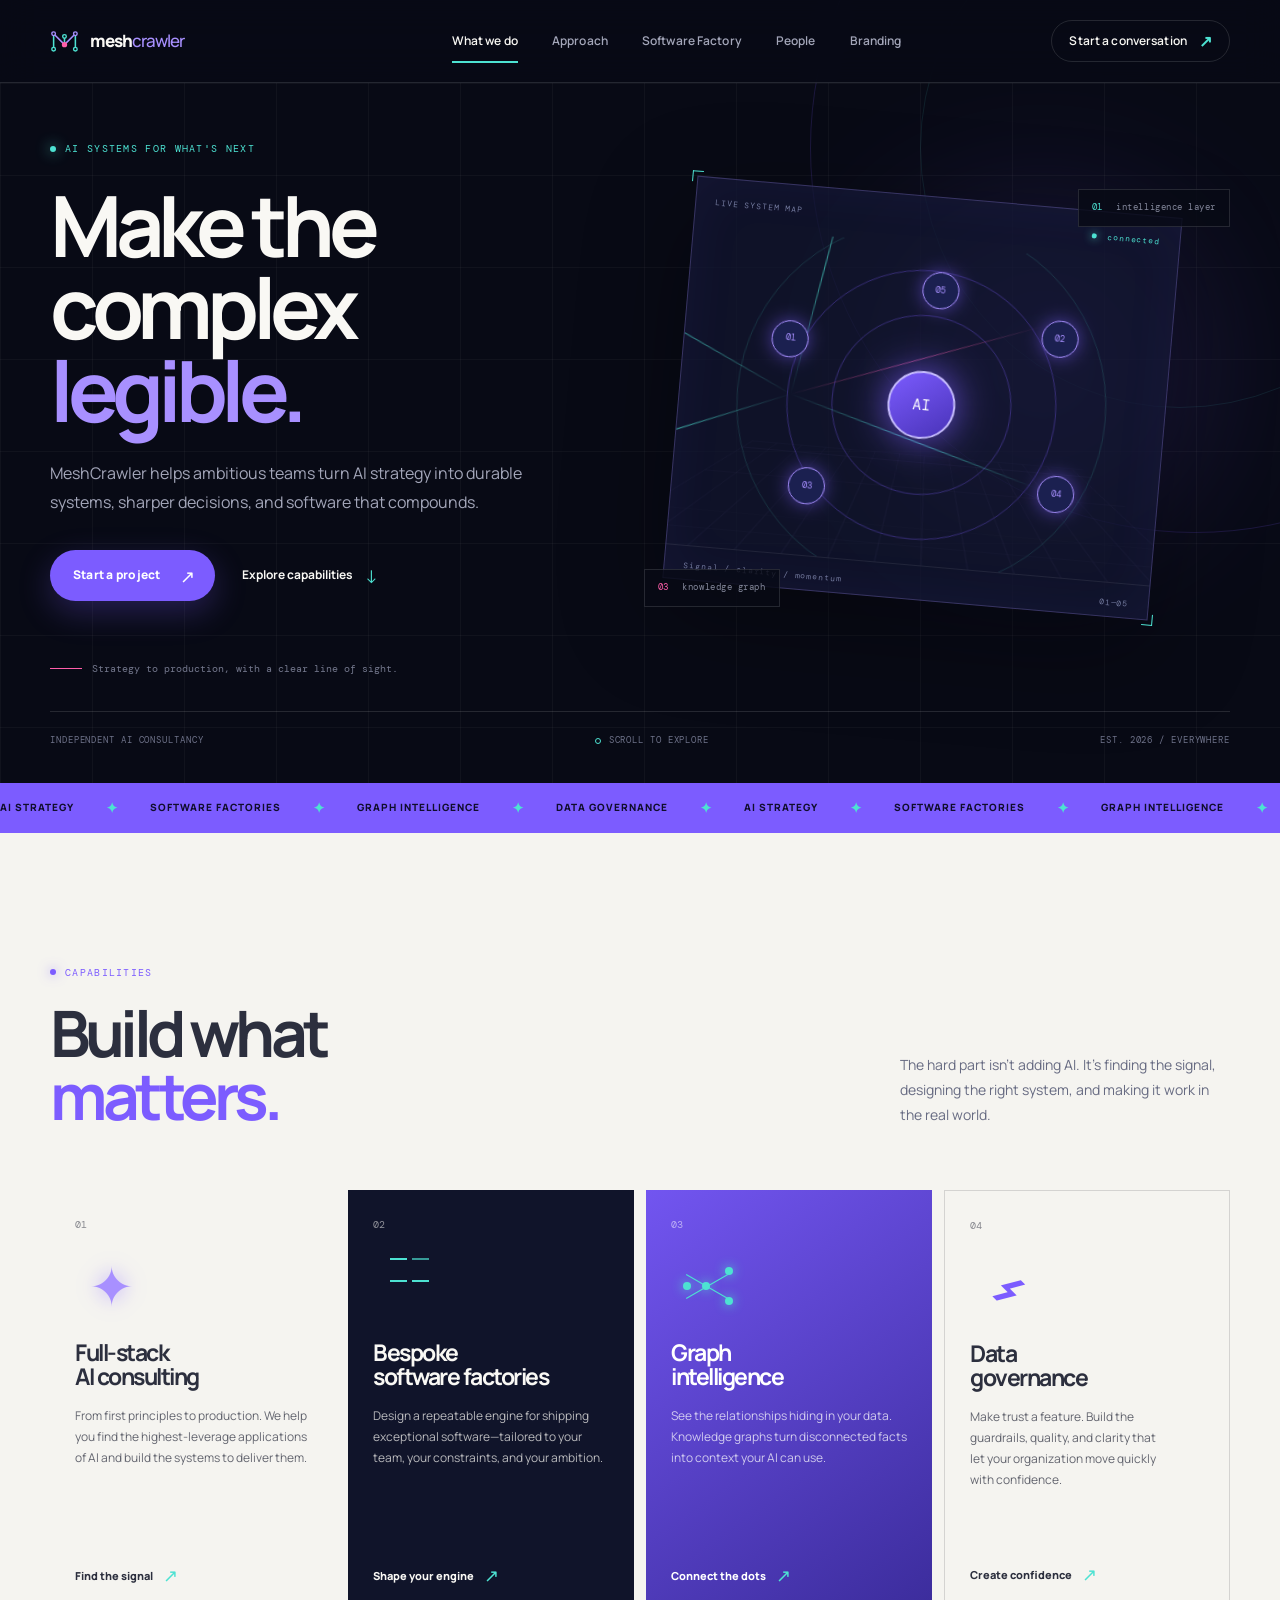
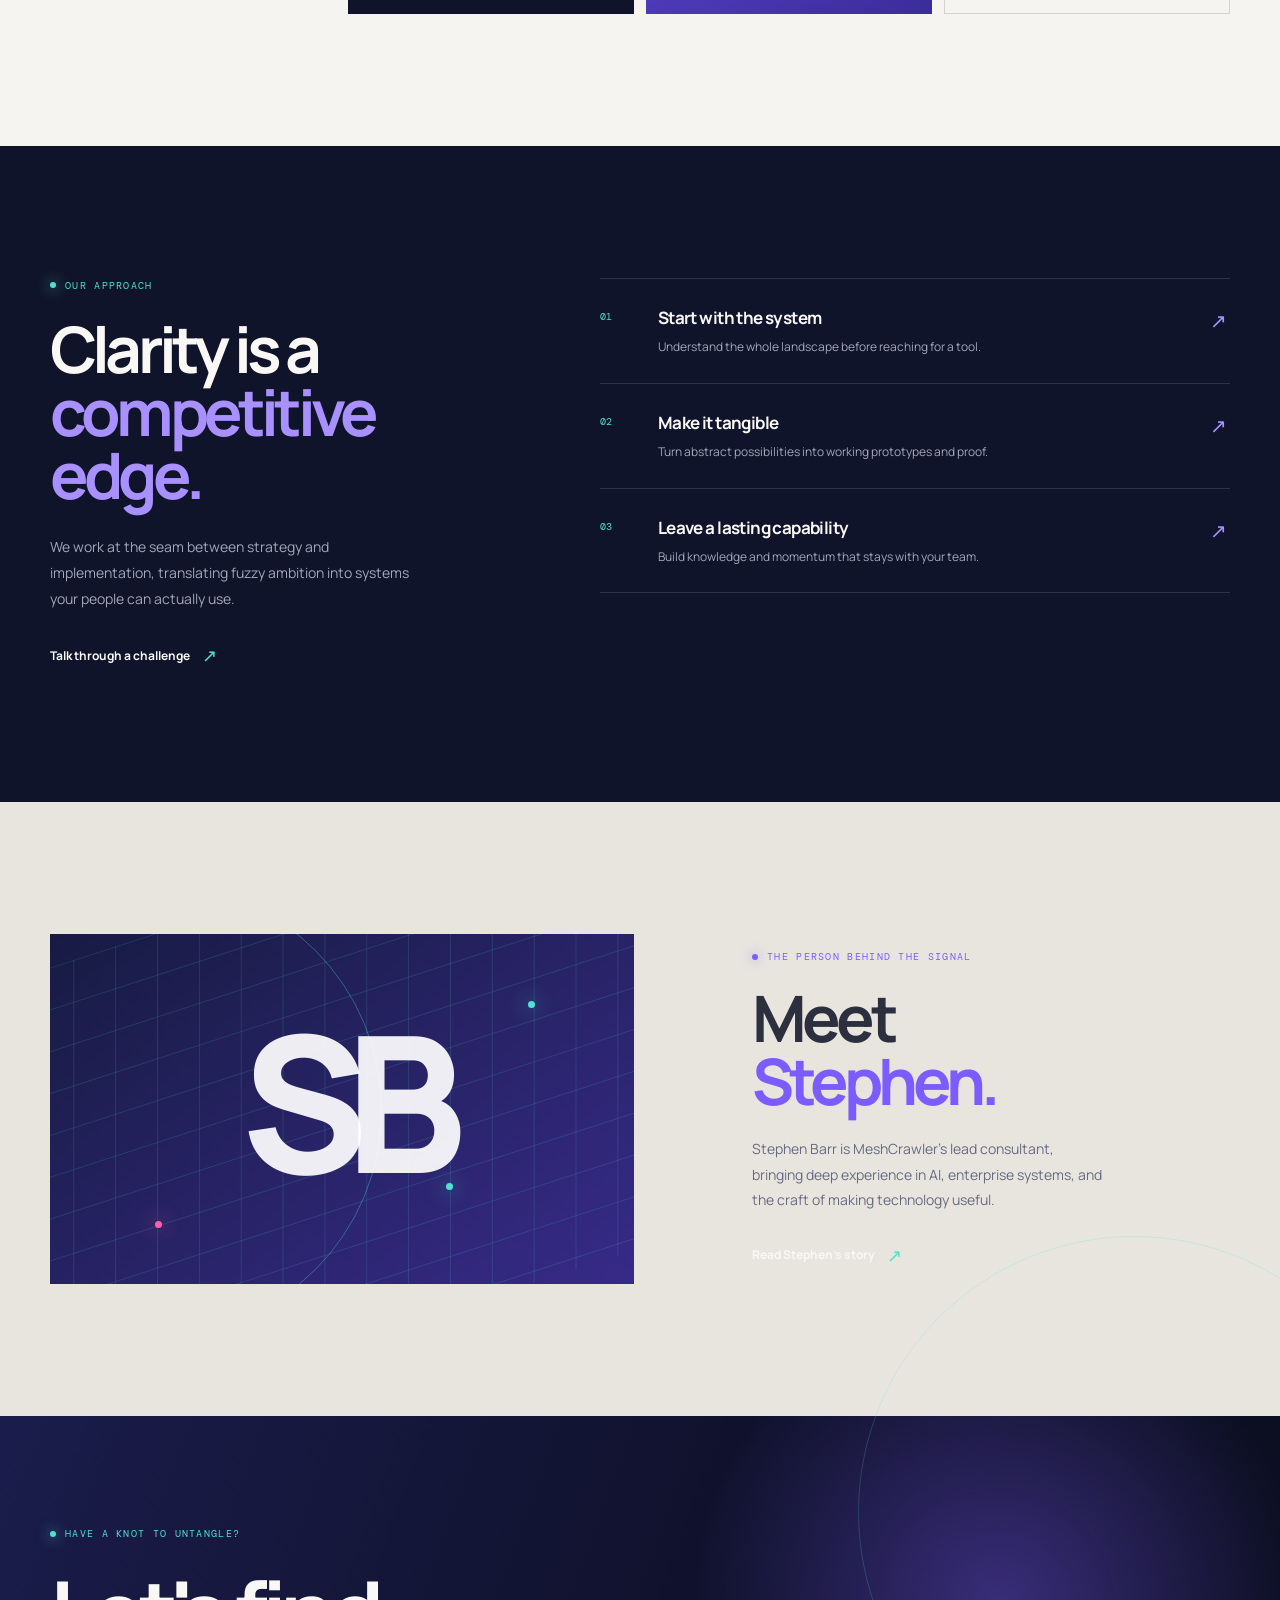
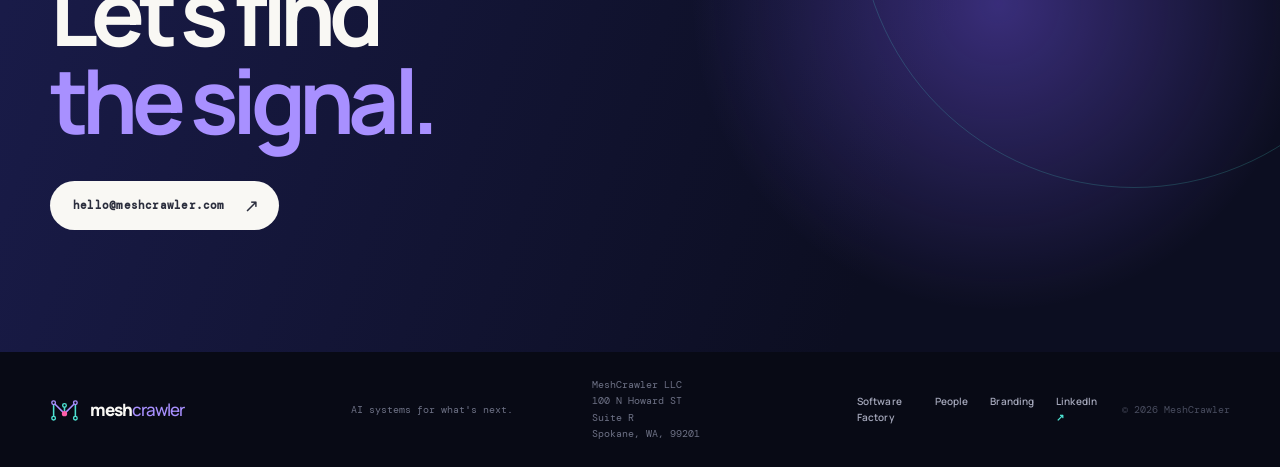
==== commit 7bd4708e: "Add Software Factory page with JSON-driven content and animated Yesod mark New page (content/softwar" ====
--- a/index.html
+++ b/index.html
@@ -18,6 +18,7 @@
                 <nav class="site-nav" aria-label="Main navigation">
                     <a class="active" href="index.html">What we do</a>
                     <a href="#approach">Approach</a>
+                    <a href="software-factory.html">Software Factory</a>
                     <a href="people.html">People</a>
                     <a href="branding/">Branding</a>
                 </nav>
@@ -163,7 +164,7 @@
                 <a class="brand" href="index.html" aria-label="MeshCrawler home"><svg class="brand-mark" viewBox="0 0 32 26" aria-hidden="true" focusable="false"><path class="brand-edge edge-vertical" d="M4 22V5 M16 17V8 M28 5V22"></path><path class="brand-edge edge-diagonal" d="M4 5L16 17L28 5"></path><circle class="brand-node node-cyan" cx="4" cy="22" r="2"></circle><circle class="brand-node node-violet" cx="4" cy="5" r="2"></circle><circle class="brand-node node-pink" cx="16" cy="17" r="2.2"></circle><circle class="brand-node node-cyan" cx="16" cy="8" r="2"></circle><circle class="brand-node node-violet" cx="28" cy="5" r="2"></circle><circle class="brand-node node-cyan" cx="28" cy="22" r="2"></circle></svg><span class="brand-name">mesh<span>crawler</span></span></a>
                 <p>AI systems for what's next.</p>
                 <address class="business-address">MeshCrawler LLC<br>100 N Howard ST<br>Suite R<br>Spokane, WA, 99201</address>
-                <div class="footer-links"><a href="people.html">People</a><a href="branding/">Branding</a><a href="https://www.linkedin.com/in/stephenjbarr/" target="_blank" rel="noreferrer">LinkedIn <span aria-hidden="true">↗</span></a></div>
+                <div class="footer-links"><a href="software-factory.html">Software Factory</a><a href="people.html">People</a><a href="branding/">Branding</a><a href="https://www.linkedin.com/in/stephenjbarr/" target="_blank" rel="noreferrer">LinkedIn <span aria-hidden="true">↗</span></a></div>
                 <span class="copyright">© 2026 MeshCrawler</span>
             </div>
         </footer>
--- a/styles.css
+++ b/styles.css
@@ -3,6 +3,7 @@
 :root {
     --ink: #080a15;
     --ink-soft: #10142a;
+    --heading: #2c2f3e;
     --panel: #131831;
     --panel-light: #f5f4f0;
     --white: #f9f8f4;
@@ -12,6 +13,7 @@
     --violet-bright: #a890ff;
     --cyan: #4de2d2;
     --pink: #ff5eaa;
+    --red: #ff4757;
     --line: rgba(255, 255, 255, 0.12);
     --light-line: rgba(8, 10, 21, 0.14);
 }
@@ -74,7 +76,7 @@
 .button span { font-size: 18px; font-weight: 400; line-height: 0; }
 .button-primary { background: var(--violet); box-shadow: 0 11px 32px rgba(124, 92, 255, .26); color: white; }
 .button-primary:hover { background: #9077ff; box-shadow: 0 15px 38px rgba(124, 92, 255, .4); transform: translateY(-2px); }
-.button-light { background: var(--white); color: var(--ink); }
+.button-light { background: var(--white); color: var(--heading); }
 .button-light:hover { box-shadow: 0 12px 28px rgba(0,0,0,.2); transform: translateY(-2px); }
 .text-link { align-items: center; color: var(--white); display: inline-flex; font-size: 12px; font-weight: 700; gap: 12px; }
 .text-link span, .card-link span, .inline-link span { color: var(--cyan); font-size: 18px; font-weight: 400; transition: transform .2s ease; }
@@ -107,6 +109,102 @@
 .floating-label span { color: var(--cyan); margin-right: 8px; }.label-top { right: 0; top: 20px; }.label-bottom { bottom: 42px; left: 0; }.label-bottom span { color: var(--pink); }
 .hero-orbit { border: 1px solid rgba(124,92,255,.17); border-radius: 50%; pointer-events: none; position: absolute; }
 .orbit-one { height: 770px; right: -300px; top: -320px; width: 770px; }.orbit-two { border-color: rgba(77,226,210,.1); height: 520px; right: -160px; top: -195px; width: 520px; }
+
+.factory-terminal-visual { align-items: flex-start; display: flex; flex-direction: column; gap: 22px; position: relative; }
+.factory-terminal-visual .visual-glow { position: absolute; right: 6%; top: 4%; }
+.factory-terminal-img { border: 0; border-radius: 10px; box-shadow: 0 30px 90px rgba(0,0,0,.4), 0 0 0 1px rgba(168,144,255,.22); display: block; max-width: 560px; position: relative; transform: rotate(-2.4deg); transition: transform .35s ease; width: 100%; z-index: 1; }
+.factory-terminal-img:hover { transform: rotate(0deg) scale(1.015); }
+.factory-terminal-caption { color: #74788d; font-family: 'DM Mono', monospace; font-size: 10px; letter-spacing: .04em; line-height: 1.65; max-width: 420px; position: relative; z-index: 1; }
+
+/* Software Factory page — keeps the hero's dark grid theme through the whole page instead of switching to light panels.
+   Backgrounds alternate ink/ink-soft and every section gets a hairline top border, so the page still reads as
+   distinct chapters while staying dark end to end. */
+.inverted.bio-section, .inverted.capabilities, .inverted.people-teaser, #process { border-top: 1px solid rgba(255,255,255,.08); }
+.inverted.bio-section { background-color: var(--ink-soft); color: var(--white); }
+.inverted.capabilities, .inverted.people-teaser { background-color: var(--ink); color: var(--white); }
+.inverted.bio-section h2, .inverted.capabilities h2, .inverted.people-teaser h2 { color: var(--white); }
+.inverted.bio-section h2 em, .inverted.capabilities h2 em, .inverted.people-teaser h2 em { color: var(--violet-bright); }
+.inverted .lead-copy { color: var(--white); }
+.inverted .bio-copy p:not(.lead-copy), .inverted .teaser-copy > p:not(.eyebrow), .inverted .heading-detail { color: var(--muted); }
+.inverted .inline-link { color: var(--violet-bright); }
+.inverted .card-outline { border-color: var(--line); }
+
+/* Layout variety: flip which side carries the heading vs. the supporting content, so consecutive
+   sections don't repeat the same left-heading/right-detail shape. Reading order (heading first)
+   is preserved in the DOM and restored on mobile via order: initial. */
+.reverse-layout { grid-template-columns: 1.2fr .8fr; }
+.reverse-layout .bio-intro { order: 2; }
+.reverse-layout .bio-copy { order: 1; }
+
+/* Yesod teaser mark — Y, then "Yesod.work" where each Latin letter travels across to the mirrored
+   slot and crossfades into its Hebrew counterpart (Y -> י, e -> ס, s -> ו, o -> ד), so the swap reads
+   as the word physically reversing direction from LTR to RTL. "d" has no Hebrew counterpart (יסוד is
+   four letters) and just dissolves. The red .work fades out as the letters land and hands off into a
+   red underline drawn beneath the finished Hebrew word. */
+.teaser-art .cycle-1 { animation: teaser-y-cycle 9s ease-in-out infinite; opacity: 0; }
+@keyframes teaser-y-cycle {
+    0% { opacity: 0; }
+    4.5% { opacity: 1; }
+    29% { opacity: 1; }
+    33.3% { opacity: 0; }
+    100% { opacity: 0; }
+}
+
+.yesod-line-wrap { align-items: center; animation: yesod-line-visibility 9s ease-in-out infinite; display: flex; flex-direction: column; left: 50%; max-width: 480px; position: absolute; top: 50%; transform: translate(-50%, -55%); width: 92%; z-index: 1; }
+.yesod-line { align-items: baseline; color: rgba(255,255,255,.92); display: flex; font-size: clamp(46px, 6.6vw, 74px); font-weight: 800; justify-content: center; letter-spacing: -.03em; line-height: 1; white-space: nowrap; }
+.teaser-art .yesod-line-wrap span { color: inherit; font-size: inherit; left: auto; letter-spacing: inherit; position: static; top: auto; transform: none; }
+.teaser-art .yesod-line-wrap .slot-hebrew { left: 0; position: absolute; top: 0; }
+.teaser-art .yesod-line-wrap .slot-tail { left: 100%; position: absolute; top: 0; }
+.teaser-art .yesod-line-wrap .yesod-work { color: var(--red); }
+.yesod-row { display: grid; grid-template-columns: repeat(4, 1fr); position: relative; width: 2.6em; }
+.yesod-slot { position: relative; }
+.slot-move { display: flex; justify-content: center; position: relative; width: 100%; }
+.slot-latin { animation: yesod-latin-fade 9s ease-in-out infinite; }
+.slot-hebrew { animation: yesod-hebrew-fade 9s ease-in-out infinite; font-size: 1.85em; left: 0; opacity: 0; position: absolute; text-align: center; top: -.16em; width: 100%; }
+/* d has no Hebrew counterpart, so its slot collapses to zero width as it fades, instead of
+   leaving dead space that would throw off the centering of the four letters that do land. */
+.slot-tail { animation: yesod-tail-collapse 9s ease-in-out infinite; display: inline-block; max-width: 1.1em; overflow: hidden; }
+/* .work collapses the same way once it hands off to the underline, so it doesn't leave a
+   phantom gap pulling the row off-center after it fades. */
+.teaser-work, .yesod-work { animation: yesod-work-fade 9s ease-in-out infinite; color: var(--red); display: inline-block; font-style: normal; margin-left: .68em; max-width: 3em; overflow: hidden; }
+.yesod-underline { animation: yesod-underline-cycle 9s ease-in-out infinite; background: var(--red); border-radius: 2px; height: 4px; margin-top: 16px; opacity: 0; width: 0; }
+
+.slot-move-1 { animation: slot-move-1 9s ease-in-out infinite; }
+.slot-move-2 { animation: slot-move-2 9s ease-in-out infinite; }
+.slot-move-3 { animation: slot-move-3 9s ease-in-out infinite; }
+.slot-move-4 { animation: slot-move-4 9s ease-in-out infinite; }
+@keyframes slot-move-1 { 0%, 55% { transform: translateX(0%); } 68%, 100% { transform: translateX(300%); } }
+@keyframes slot-move-2 { 0%, 55% { transform: translateX(0%); } 68%, 100% { transform: translateX(100%); } }
+@keyframes slot-move-3 { 0%, 55% { transform: translateX(0%); } 68%, 100% { transform: translateX(-100%); } }
+@keyframes slot-move-4 { 0%, 55% { transform: translateX(0%); } 68%, 100% { transform: translateX(-300%); } }
+
+@keyframes yesod-line-visibility {
+    0%, 33.3% { opacity: 0; }
+    37%, 94% { opacity: 1; }
+    97%, 100% { opacity: 0; }
+}
+@keyframes yesod-latin-fade {
+    0%, 55% { opacity: 1; }
+    64%, 100% { opacity: 0; }
+}
+@keyframes yesod-hebrew-fade {
+    0%, 55% { opacity: 0; }
+    64%, 100% { opacity: 1; }
+}
+@keyframes yesod-tail-collapse {
+    0%, 52% { max-width: 1.1em; opacity: 1; }
+    62%, 100% { max-width: 0; opacity: 0; }
+}
+@keyframes yesod-work-fade {
+    0%, 50% { max-width: 3em; opacity: 1; }
+    60%, 100% { max-width: 0; opacity: 0; }
+}
+@keyframes yesod-underline-cycle {
+    0%, 54% { opacity: 0; width: 20%; }
+    62% { opacity: 1; width: 20%; }
+    70%, 94% { opacity: 1; width: 55%; }
+    97%, 100% { opacity: 0; width: 55%; }
+}
 .hero-footer { align-items: center; border-top: 1px solid var(--line); color: #6e7289; display: flex; font-family: 'DM Mono', monospace; font-size: 9px; justify-content: space-between; letter-spacing: .1em; padding-bottom: 23px; padding-top: 22px; position: relative; text-transform: uppercase; z-index: 1; }
 .scroll-cue { align-items: center; display: flex; gap: 8px; }.scroll-cue i { border: 1px solid var(--cyan); border-radius: 50%; display: block; height: 6px; width: 6px; }
 
@@ -114,14 +212,14 @@
 .signal-track { align-items: center; display: flex; gap: 32px; justify-content: center; min-width: max-content; padding: 14px 0; }
 .signal-track span { font-size: 10px; font-weight: 800; letter-spacing: .1em; text-transform: uppercase; }.signal-track b { color: var(--cyan); font-size: 14px; }
 
-.capabilities { background: var(--panel-light); color: var(--ink); }
+.capabilities { background: var(--panel-light); color: var(--heading); }
 .section-heading { margin-bottom: 62px; }.heading-split { align-items: end; display: flex; justify-content: space-between; }.capabilities .eyebrow, .roles-section .eyebrow, .bio-section .eyebrow { color: var(--violet); }.capabilities .eyebrow-dot, .roles-section .eyebrow-dot, .bio-section .eyebrow-dot { background: var(--violet); box-shadow: 0 0 12px rgba(124,92,255,.7); }
-h2 { font-size: clamp(46px, 5vw, 71px); margin-top: 22px; }.capabilities h2, .roles-section h2, .bio-section h2 { color: var(--ink); }.capabilities h2 em, .roles-section h2 em, .bio-section h2 em { color: var(--violet); }.heading-detail { color: var(--text-muted); font-size: 14px; line-height: 1.8; max-width: 330px; }
+h2 { font-size: clamp(46px, 5vw, 71px); margin-top: 22px; }.capabilities h2, .roles-section h2, .bio-section h2 { color: var(--heading); }.capabilities h2 em, .roles-section h2 em, .bio-section h2 em { color: var(--violet); }.heading-detail { color: var(--text-muted); font-size: 14px; line-height: 1.8; max-width: 330px; }
 .capability-grid { display: grid; gap: 12px; grid-template-columns: repeat(4, 1fr); }.capability-card { display: flex; flex-direction: column; min-height: 424px; padding: 27px 25px 24px; position: relative; }.card-number { font-family: 'DM Mono', monospace; font-size: 10px; opacity: .55; }.capability-icon { align-items: center; display: flex; height: 72px; justify-content: center; margin: 18px 0 18px; width: 72px; }.icon-spark { color: var(--violet-bright); font-size: 54px; text-shadow: 0 0 20px rgba(168,144,255,.7); }.capability-card h3 { font-size: 23px; letter-spacing: -.065em; line-height: 1.05; }.capability-card p { font-size: 12px; line-height: 1.75; margin-top: 17px; opacity: .72; }.card-link { align-items: center; display: inline-flex; font-size: 11px; font-weight: 800; gap: 10px; margin-top: auto; padding-top: 25px; }.card-dark { background: var(--ink-soft); color: var(--white); }.card-gradient { background: linear-gradient(145deg, #7255f0, #3b2c9b); color: white; }.card-outline { border: 1px solid var(--light-line); }.icon-grid { display: grid; gap: 5px; grid-template-columns: repeat(2, 17px); grid-template-rows: repeat(2, 17px); }.icon-grid i { border: 1px solid var(--cyan); display: block; }.icon-grid i:nth-child(2) { background: var(--cyan); opacity: .65; }.icon-nodes { position: relative; }.icon-nodes::before, .icon-nodes::after { background: var(--cyan); content: ''; height: 1px; position: absolute; transform: rotate(30deg); width: 48px; }.icon-nodes::after { transform: rotate(-30deg); }.icon-nodes i { background: var(--cyan); border-radius: 50%; box-shadow: 0 0 11px var(--cyan); height: 8px; position: absolute; width: 8px; }.icon-nodes i:nth-child(1) { left: 12px; top: 32px; }.icon-nodes i:nth-child(2) { right: 10px; top: 17px; }.icon-nodes i:nth-child(3) { right: 10px; top: 47px; }.icon-nodes i:nth-child(4) { left: 31px; top: 32px; }.icon-lock { color: var(--violet); font-size: 65px; transform: rotate(-45deg); }
 
 .approach { background: var(--ink-soft); }.approach-layout { display: grid; gap: 11%; grid-template-columns: .8fr 1.2fr; }.approach-statement h2 { font-size: clamp(45px, 5vw, 70px); margin: 25px 0 28px; }.approach-statement > p:not(.eyebrow) { color: var(--muted); font-size: 14px; line-height: 1.85; margin-bottom: 30px; max-width: 360px; }.principles { border-top: 1px solid var(--line); }.principle { align-items: flex-start; border-bottom: 1px solid var(--line); display: grid; gap: 22px; grid-template-columns: 36px 1fr 20px; padding: 26px 0; }.principle-number { color: var(--cyan); font-family: 'DM Mono', monospace; font-size: 10px; padding-top: 4px; }.principle h3 { font-size: 17px; letter-spacing: -.035em; }.principle p { color: var(--muted); font-size: 12px; margin-top: 7px; }.principle-arrow { color: var(--violet-bright); font-size: 20px; }
 
-.people-teaser { background: #e8e5df; color: var(--ink); }.people-teaser-inner { align-items: center; display: grid; gap: 10%; grid-template-columns: 1.1fr .9fr; }.teaser-art { background: linear-gradient(145deg, #171b42, #372a88); height: 350px; overflow: hidden; position: relative; }.teaser-art::before { background-image: linear-gradient(rgba(77,226,210,.14) 1px, transparent 1px), linear-gradient(90deg, rgba(77,226,210,.14) 1px, transparent 1px); background-size: 31px 31px; content: ''; inset: 0; position: absolute; transform: skewY(-18deg) scale(1.35); }.teaser-art::after { border: 1px solid rgba(77,226,210,.35); border-radius: 50%; content: ''; height: 450px; left: -120px; position: absolute; top: -50px; width: 450px; }.teaser-art span { color: rgba(255,255,255,.92); font-size: clamp(100px, 15vw, 190px); font-weight: 800; left: 50%; letter-spacing: -.12em; line-height: 1; position: absolute; top: 50%; transform: translate(-50%, -55%); z-index: 1; }.teaser-art i { background: var(--cyan); border-radius: 50%; box-shadow: 0 0 20px var(--cyan); height: 7px; position: absolute; width: 7px; z-index: 2; }.teaser-art i:nth-of-type(1) { right: 17%; top: 19%; }.teaser-art i:nth-of-type(2) { bottom: 16%; left: 18%; background: var(--pink); box-shadow: 0 0 20px var(--pink); }.teaser-art i:nth-of-type(3) { bottom: 27%; right: 31%; }.teaser-copy { max-width: 350px; }.teaser-copy .eyebrow { color: var(--violet); }.teaser-copy .eyebrow-dot { background: var(--violet); box-shadow: 0 0 12px rgba(124,92,255,.7); }.teaser-copy h2 { color: var(--ink); margin: 23px 0; }.teaser-copy h2 em { color: var(--violet); }.teaser-copy > p:not(.eyebrow) { color: var(--text-muted); font-size: 14px; line-height: 1.85; margin-bottom: 28px; }
+.people-teaser { background: #e8e5df; color: var(--heading); }.people-teaser-inner { align-items: center; display: grid; gap: 10%; grid-template-columns: 1.1fr .9fr; }.teaser-art { background: linear-gradient(145deg, #171b42, #372a88); height: 350px; overflow: hidden; position: relative; }.teaser-art::before { background-image: linear-gradient(rgba(77,226,210,.14) 1px, transparent 1px), linear-gradient(90deg, rgba(77,226,210,.14) 1px, transparent 1px); background-size: 31px 31px; content: ''; inset: 0; position: absolute; transform: skewY(-18deg) scale(1.35); }.teaser-art::after { border: 1px solid rgba(77,226,210,.35); border-radius: 50%; content: ''; height: 450px; left: -120px; position: absolute; top: -50px; width: 450px; }.teaser-art span { color: rgba(255,255,255,.92); font-size: clamp(100px, 15vw, 190px); font-weight: 800; left: 50%; letter-spacing: -.12em; line-height: 1; position: absolute; top: 50%; transform: translate(-50%, -55%); z-index: 1; }.teaser-art i { background: var(--cyan); border-radius: 50%; box-shadow: 0 0 20px var(--cyan); height: 7px; position: absolute; width: 7px; z-index: 2; }.teaser-art i:nth-of-type(1) { right: 17%; top: 19%; }.teaser-art i:nth-of-type(2) { bottom: 16%; left: 18%; background: var(--pink); box-shadow: 0 0 20px var(--pink); }.teaser-art i:nth-of-type(3) { bottom: 27%; right: 31%; }.teaser-copy { max-width: 350px; }.teaser-copy .eyebrow { color: var(--violet); }.teaser-copy .eyebrow-dot { background: var(--violet); box-shadow: 0 0 12px rgba(124,92,255,.7); }.teaser-copy h2 { color: var(--heading); margin: 23px 0; }.teaser-copy h2 em { color: var(--violet); }.teaser-copy > p:not(.eyebrow) { color: var(--text-muted); font-size: 14px; line-height: 1.85; margin-bottom: 28px; }
 
 .contact-band { background: radial-gradient(circle at 78% 35%, rgba(124,92,255,.4), transparent 29%), linear-gradient(110deg, #1a1c4b, #0c0e21 70%); padding: 110px 0 122px; position: relative; }.contact-band::after { border: 1px solid rgba(77,226,210,.2); border-radius: 50%; content: ''; height: 550px; position: absolute; right: -130px; top: -180px; width: 550px; }.contact-inner { position: relative; z-index: 1; }.contact-inner h2 { font-size: clamp(54px, 7vw, 96px); margin: 26px 0 38px; }.contact-inner .button { font-family: 'DM Mono', monospace; font-size: 11px; letter-spacing: .02em; }
 
@@ -142,9 +240,9 @@
 .logo-orbit-small { border-color: rgba(77,226,210,.18); height: 355px; right: -100px; top: -53px; width: 355px; }
 .hero-coordinate { color: #7780a3; font-family: 'DM Mono', monospace; font-size: 8px; letter-spacing: .12em; position: absolute; z-index: 2; }
 .coordinate-top { color: var(--cyan); left: 21px; top: 20px; }.coordinate-bottom { bottom: 20px; right: 21px; }
-.branding-story { background: var(--panel-light); color: var(--ink); }
+.branding-story { background: var(--panel-light); color: var(--heading); }
 .branding-story-layout { display: grid; gap: 14%; grid-template-columns: .85fr 1.15fr; }
-.branding-story h2, .branding-assets h2, .branding-rules h2 { color: var(--ink); }
+.branding-story h2, .branding-assets h2, .branding-rules h2 { color: var(--heading); }
 .branding-story h2 em, .branding-assets h2 em, .branding-rules h2 em { color: var(--violet); }
 .branding-story-copy { max-width: 580px; }
 .branding-story-copy > p:not(.lead-copy) { color: var(--text-muted); font-size: 14px; line-height: 1.9; }
@@ -152,21 +250,21 @@
 .mark-anatomy > div { display: grid; gap: 4px; grid-template-columns: 10px 1fr; }
 .anatomy-dot { border-radius: 50%; display: block; grid-row: span 2; height: 7px; margin-top: 5px; width: 7px; }.anatomy-cyan { background: var(--cyan); box-shadow: 0 0 10px var(--cyan); }.anatomy-violet { background: var(--violet); box-shadow: 0 0 10px var(--violet); }.anatomy-pink { background: var(--pink); box-shadow: 0 0 10px var(--pink); }
 .mark-anatomy strong { font-size: 11px; }.mark-anatomy small { color: var(--text-muted); font-family: 'DM Mono', monospace; font-size: 8px; line-height: 1.4; }
-.branding-assets { background: #e8e5df; color: var(--ink); }
+.branding-assets { background: #e8e5df; color: var(--heading); }
 .asset-grid { display: grid; gap: 12px; grid-template-columns: repeat(3, 1fr); }
 .asset-card { background: var(--white); display: flex; flex-direction: column; min-width: 0; }
 .asset-preview { align-items: center; display: flex; height: 190px; justify-content: center; overflow: hidden; padding: 25px; }
 .asset-preview img { max-height: 100%; max-width: 100%; width: 100%; }
 .asset-preview-light { background: #fff; }.asset-preview-dark { background: var(--ink-soft); }.asset-preview-mark { background: linear-gradient(135deg, #1b2050, #372a88); }.asset-preview-mark img { max-height: 105px; width: 120px; }
-.asset-card-body { display: flex; flex: 1; flex-direction: column; padding: 23px 24px 21px; }.asset-type, .type-label { color: var(--violet); font-family: 'DM Mono', monospace; font-size: 9px; letter-spacing: .12em; }.asset-card h3 { font-size: 23px; letter-spacing: -.06em; margin-top: 14px; }.asset-card p { color: var(--text-muted); font-size: 12px; line-height: 1.7; margin-top: 9px; }.asset-links { border-top: 1px solid var(--light-line); display: flex; gap: 22px; margin-top: auto; padding-top: 18px; }.asset-links .card-link { color: var(--ink); font-family: 'DM Mono', monospace; font-size: 10px; gap: 8px; margin-top: 0; padding-top: 0; text-transform: uppercase; }.asset-links .card-link span { font-size: 16px; }
-.branding-colors { background: var(--ink-soft); }.color-layout { display: grid; gap: 12%; grid-template-columns: .75fr 1.25fr; }.branding-colors h2 { margin: 23px 0 29px; }.branding-colors .heading-detail { color: var(--muted); }.palette-grid { display: grid; gap: 10px; grid-template-columns: repeat(5, 1fr); }.swatch { display: flex; flex-direction: column; justify-content: space-between; min-height: 215px; padding: 17px 15px; }.swatch span { font-size: 11px; font-weight: 700; }.swatch code { font-family: 'DM Mono', monospace; font-size: 9px; }.swatch-ink { background: #080a15; border: 1px solid rgba(255,255,255,.16); color: var(--white); }.swatch-violet { background: var(--violet); color: white; }.swatch-cyan { background: var(--cyan); color: var(--ink); }.swatch-pink { background: var(--pink); color: var(--ink); }.swatch-paper { background: var(--panel-light); color: var(--ink); }
-.branding-type { background: var(--panel-light); color: var(--ink); }.type-layout { align-items: center; display: grid; gap: 12%; grid-template-columns: 1.05fr .95fr; }.type-specimen { background: var(--ink); color: var(--white); min-height: 300px; padding: 25px; position: relative; }.type-specimen::after { border: 1px solid rgba(77,226,210,.24); border-radius: 50%; content: ''; height: 380px; position: absolute; right: -125px; top: -120px; width: 380px; }.type-specimen strong { display: block; font-size: clamp(41px, 5vw, 67px); letter-spacing: -.08em; line-height: .95; margin-top: 78px; position: relative; z-index: 1; }.type-specimen em { color: var(--violet-bright); font-style: normal; }.type-copy { max-width: 420px; }.type-copy h2 { color: var(--ink); font-size: clamp(42px, 5vw, 63px); margin: 22px 0 27px; }.type-copy h2 em { color: var(--violet); }.type-copy > p:not(.eyebrow) { color: var(--text-muted); font-size: 14px; line-height: 1.85; }.type-meta { border-top: 1px solid var(--light-line); display: grid; gap: 9px; margin-top: 25px; padding-top: 18px; }.type-meta span { color: var(--text-muted); font-family: 'DM Mono', monospace; font-size: 10px; }.type-meta b { color: var(--ink); font-weight: 500; }
-.branding-rules { background: #e8e5df; color: var(--ink); }.rules-grid { display: grid; gap: 12px; grid-template-columns: repeat(4, 1fr); }.rules-grid article { border-top: 2px solid var(--violet); min-height: 205px; padding: 21px 4px 0; }.rule-number { color: var(--violet); font-family: 'DM Mono', monospace; font-size: 10px; }.rules-grid h3 { font-size: 22px; letter-spacing: -.06em; margin-top: 28px; }.rules-grid p { color: var(--text-muted); font-size: 12px; line-height: 1.75; margin-top: 14px; max-width: 220px; }
+.asset-card-body { display: flex; flex: 1; flex-direction: column; padding: 23px 24px 21px; }.asset-type, .type-label { color: var(--violet); font-family: 'DM Mono', monospace; font-size: 9px; letter-spacing: .12em; }.asset-card h3 { font-size: 23px; letter-spacing: -.06em; margin-top: 14px; }.asset-card p { color: var(--text-muted); font-size: 12px; line-height: 1.7; margin-top: 9px; }.asset-links { border-top: 1px solid var(--light-line); display: flex; gap: 22px; margin-top: auto; padding-top: 18px; }.asset-links .card-link { color: var(--heading); font-family: 'DM Mono', monospace; font-size: 10px; gap: 8px; margin-top: 0; padding-top: 0; text-transform: uppercase; }.asset-links .card-link span { font-size: 16px; }
+.branding-colors { background: var(--ink-soft); }.color-layout { display: grid; gap: 12%; grid-template-columns: .75fr 1.25fr; }.branding-colors h2 { margin: 23px 0 29px; }.branding-colors .heading-detail { color: var(--muted); }.palette-grid { display: grid; gap: 10px; grid-template-columns: repeat(5, 1fr); }.swatch { display: flex; flex-direction: column; justify-content: space-between; min-height: 215px; padding: 17px 15px; }.swatch span { font-size: 11px; font-weight: 700; }.swatch code { font-family: 'DM Mono', monospace; font-size: 9px; }.swatch-ink { background: #080a15; border: 1px solid rgba(255,255,255,.16); color: var(--white); }.swatch-violet { background: var(--violet); color: white; }.swatch-cyan { background: var(--cyan); color: var(--heading); }.swatch-pink { background: var(--pink); color: var(--heading); }.swatch-paper { background: var(--panel-light); color: var(--heading); }
+.branding-type { background: var(--panel-light); color: var(--heading); }.type-layout { align-items: center; display: grid; gap: 12%; grid-template-columns: 1.05fr .95fr; }.type-specimen { background: var(--ink); color: var(--white); min-height: 300px; padding: 25px; position: relative; }.type-specimen::after { border: 1px solid rgba(77,226,210,.24); border-radius: 50%; content: ''; height: 380px; position: absolute; right: -125px; top: -120px; width: 380px; }.type-specimen strong { display: block; font-size: clamp(41px, 5vw, 67px); letter-spacing: -.08em; line-height: .95; margin-top: 78px; position: relative; z-index: 1; }.type-specimen em { color: var(--violet-bright); font-style: normal; }.type-copy { max-width: 420px; }.type-copy h2 { color: var(--heading); font-size: clamp(42px, 5vw, 63px); margin: 22px 0 27px; }.type-copy h2 em { color: var(--violet); }.type-copy > p:not(.eyebrow) { color: var(--text-muted); font-size: 14px; line-height: 1.85; }.type-meta { border-top: 1px solid var(--light-line); display: grid; gap: 9px; margin-top: 25px; padding-top: 18px; }.type-meta span { color: var(--text-muted); font-family: 'DM Mono', monospace; font-size: 10px; }.type-meta b { color: var(--heading); font-weight: 500; }
+.branding-rules { background: #e8e5df; color: var(--heading); }.rules-grid { display: grid; gap: 12px; grid-template-columns: repeat(4, 1fr); }.rules-grid article { border-top: 2px solid var(--violet); min-height: 205px; padding: 21px 4px 0; }.rule-number { color: var(--violet); font-family: 'DM Mono', monospace; font-size: 10px; }.rules-grid h3 { font-size: 22px; letter-spacing: -.06em; margin-top: 28px; }.rules-grid p { color: var(--text-muted); font-size: 12px; line-height: 1.75; margin-top: 14px; max-width: 220px; }
 
 /* People page */
 .people-hero { min-height: 650px; }.people-hero-layout { align-items: center; display: grid; gap: 10%; grid-template-columns: 1fr 1fr; min-height: 600px; padding-bottom: 70px; padding-top: 65px; position: relative; z-index: 1; }.people-hero-copy h1 { font-size: clamp(52px, 6vw, 83px); margin: 26px 0 28px; }.people-hero-copy .hero-intro { margin-bottom: 32px; max-width: 450px; }.portrait-stage { background: linear-gradient(145deg, rgba(28,32,73,.9), rgba(10,12,28,.95)); border: 1px solid rgba(168,144,255,.34); height: 440px; overflow: hidden; position: relative; transform: rotate(3deg); }.portrait-grid { background-image: linear-gradient(rgba(77,226,210,.13) 1px, transparent 1px), linear-gradient(90deg, rgba(77,226,210,.13) 1px, transparent 1px); background-size: 37px 37px; inset: -30px; opacity: .45; position: absolute; transform: perspective(600px) rotateX(58deg) rotateZ(-8deg); transform-origin: center bottom; }.portrait-scanlines { background: repeating-linear-gradient(0deg, transparent, transparent 4px, rgba(255,255,255,.02) 5px); inset: 0; pointer-events: none; position: absolute; z-index: 2; }.portrait-orb { align-items: center; background: radial-gradient(circle at 35% 25%, #d0c5ff, #8062fb 25%, #362782 68%, #1a183a 70%); border: 1px solid rgba(255,255,255,.65); border-radius: 50%; box-shadow: 0 0 80px rgba(124,92,255,.55); display: flex; height: 310px; justify-content: center; left: calc(50% - 155px); position: absolute; top: 63px; width: 310px; z-index: 1; }.portrait-orb::after { border: 1px solid rgba(77,226,210,.7); border-radius: 50%; content: ''; inset: 13px; position: absolute; }.portrait-orb span { color: rgba(255,255,255,.92); font-size: 88px; font-weight: 800; letter-spacing: -.15em; line-height: 1; margin-right: 12px; }.portrait-caption { bottom: 22px; display: flex; justify-content: space-between; left: 22px; position: absolute; right: 22px; z-index: 3; }.portrait-caption span, .portrait-coordinates, .portrait-tag { color: #7d84ab; font-family: 'DM Mono', monospace; font-size: 8px; letter-spacing: .12em; }.portrait-caption span:first-child { color: var(--white); }.portrait-coordinates { color: var(--cyan); left: 24px; line-height: 1.7; position: absolute; top: 21px; }.portrait-tag { color: var(--pink); position: absolute; right: 20px; top: 22px; }
-.bio-section { background: var(--panel-light); color: var(--ink); }.bio-layout { display: grid; gap: 14%; grid-template-columns: .8fr 1.2fr; }.bio-copy { max-width: 580px; }.lead-copy { color: var(--ink); font-size: 23px; letter-spacing: -.04em; line-height: 1.4; margin-bottom: 28px; }.bio-copy p:not(.lead-copy) { color: var(--text-muted); font-size: 14px; line-height: 1.9; margin-bottom: 18px; }.inline-link { align-items: center; color: var(--violet); display: inline-flex; font-size: 12px; font-weight: 800; gap: 10px; margin-top: 12px; }
-.roles-section { background: #e8e5df; color: var(--ink); }.roles-grid { display: grid; gap: 12px; grid-template-columns: repeat(3, 1fr); }.role-card { background: var(--white); display: flex; flex-direction: column; min-height: 350px; padding: 25px; }.role-card.role-primary { background: var(--violet); color: white; }.role-index { font-family: 'DM Mono', monospace; font-size: 10px; opacity: .65; }.role-kicker { font-family: 'DM Mono', monospace; font-size: 9px; letter-spacing: .08em; margin-top: 35px; min-height: 28px; text-transform: uppercase; }.role-card h3 { font-size: 38px; letter-spacing: -.08em; line-height: .93; margin-top: 24px; }.role-card p { color: var(--text-muted); font-size: 12px; line-height: 1.7; margin-top: auto; max-width: 225px; }.role-primary p { color: rgba(255,255,255,.68); }.role-card .card-link { color: var(--ink); margin-top: 22px; padding-top: 0; }.role-primary .card-link { color: white; }.show-section { background: var(--panel-light); color: var(--ink); }.show-layout { align-items: center; display: grid; gap: 15%; grid-template-columns: 1fr 1fr; }.show-mark { color: var(--violet); font-size: clamp(42px, 7vw, 95px); font-weight: 800; letter-spacing: -.12em; line-height: .8; position: relative; }.show-mark span { color: var(--cyan); font-size: .35em; margin: 0 .15em; vertical-align: middle; }.show-copy { max-width: 390px; }.show-copy .eyebrow { color: var(--violet); }.show-copy .eyebrow-dot { background: var(--violet); box-shadow: 0 0 12px rgba(124,92,255,.7); }.show-copy h2 { margin: 23px 0; }.show-copy h2 em { color: var(--violet); }.show-copy > p:not(.eyebrow) { color: var(--text-muted); font-size: 14px; line-height: 1.85; margin-bottom: 28px; }.show-copy .text-link { color: var(--ink); }
+.bio-section { background: var(--panel-light); color: var(--heading); }.bio-layout { display: grid; gap: 14%; grid-template-columns: .8fr 1.2fr; }.bio-copy { max-width: 580px; }.lead-copy { color: var(--heading); font-size: 23px; letter-spacing: -.04em; line-height: 1.4; margin-bottom: 28px; }.bio-copy p:not(.lead-copy) { color: var(--text-muted); font-size: 14px; line-height: 1.9; margin-bottom: 18px; }.inline-link { align-items: center; color: var(--violet); display: inline-flex; font-size: 12px; font-weight: 800; gap: 10px; margin-top: 12px; }
+.roles-section { background: #e8e5df; color: var(--heading); }.roles-grid { display: grid; gap: 12px; grid-template-columns: repeat(3, 1fr); }.role-card { background: var(--white); display: flex; flex-direction: column; min-height: 350px; padding: 25px; }.role-card.role-primary { background: var(--violet); color: white; }.role-index { font-family: 'DM Mono', monospace; font-size: 10px; opacity: .65; }.role-kicker { font-family: 'DM Mono', monospace; font-size: 9px; letter-spacing: .08em; margin-top: 35px; min-height: 28px; text-transform: uppercase; }.role-card h3 { font-size: 38px; letter-spacing: -.08em; line-height: .93; margin-top: 24px; }.role-card p { color: var(--text-muted); font-size: 12px; line-height: 1.7; margin-top: auto; max-width: 225px; }.role-primary p { color: rgba(255,255,255,.68); }.role-card .card-link { color: var(--heading); margin-top: 22px; padding-top: 0; }.role-primary .card-link { color: white; }.show-section { background: var(--panel-light); color: var(--heading); }.show-layout { align-items: center; display: grid; gap: 15%; grid-template-columns: 1fr 1fr; }.show-mark { color: var(--violet); font-size: clamp(42px, 7vw, 95px); font-weight: 800; letter-spacing: -.12em; line-height: .8; position: relative; }.show-mark span { color: var(--cyan); font-size: .35em; margin: 0 .15em; vertical-align: middle; }.show-copy { max-width: 390px; }.show-copy .eyebrow { color: var(--violet); }.show-copy .eyebrow-dot { background: var(--violet); box-shadow: 0 0 12px rgba(124,92,255,.7); }.show-copy h2 { margin: 23px 0; }.show-copy h2 em { color: var(--violet); }.show-copy > p:not(.eyebrow) { color: var(--text-muted); font-size: 14px; line-height: 1.85; margin-bottom: 28px; }.show-copy .text-link { color: var(--heading); }
 
 @media (max-width: 900px) {
     .site-nav { margin-left: 0; }
@@ -188,7 +286,7 @@
     .hero, .people-hero, .branding-hero { min-height: 0; }.hero-layout, .people-hero-layout, .branding-hero-layout { display: flex; flex-direction: column; padding-bottom: 42px; padding-top: 74px; }.hero-copy, .people-hero-copy, .branding-hero-copy { align-self: flex-start; }.hero h1, .branding-hero-copy h1 { font-size: clamp(53px, 15vw, 76px); }.hero-intro { font-size: 14px; }.hero-actions { align-items: flex-start; flex-direction: column; gap: 23px; }.hero-note { margin-top: 37px; }.hero-visual { align-self: center; height: 370px; margin-top: 25px; transform: scale(.89); transform-origin: center top; width: 112%; }.network-card { left: 7%; top: 25px; }.hero-footer { align-items: flex-start; flex-direction: column; gap: 12px; }.hero-footer .scroll-cue { display: none; }
     .signal-track { gap: 19px; justify-content: flex-start; padding: 12px 20px; }.signal-track span { font-size: 8px; }
     .heading-split { align-items: flex-start; flex-direction: column; gap: 25px; }.section-heading { margin-bottom: 36px; }.heading-detail { max-width: 380px; }.capability-grid, .roles-grid { grid-template-columns: 1fr; }.capability-card { min-height: 330px; }.capability-card h3 { font-size: 28px; }.capability-icon { margin-top: 12px; }
-    .approach-layout, .bio-layout, .show-layout { display: flex; flex-direction: column; gap: 52px; }.approach-statement > p:not(.eyebrow) { max-width: none; }.principle { gap: 12px; grid-template-columns: 28px 1fr 15px; }.principle h3 { font-size: 15px; }.principle p { font-size: 11px; }.people-teaser-inner { display: flex; flex-direction: column-reverse; gap: 42px; }.teaser-copy { max-width: none; width: 100%; }.teaser-art { height: 250px; width: 100%; }.teaser-art span { font-size: 120px; }.contact-band { padding: 80px 0 90px; }.contact-inner h2 { font-size: clamp(54px, 15vw, 78px); }
+    .approach-layout, .bio-layout, .show-layout { display: flex; flex-direction: column; gap: 52px; }.reverse-layout .bio-intro, .reverse-layout .bio-copy { order: initial; }.approach-statement > p:not(.eyebrow) { max-width: none; }.principle { gap: 12px; grid-template-columns: 28px 1fr 15px; }.principle h3 { font-size: 15px; }.principle p { font-size: 11px; }.people-teaser-inner { display: flex; flex-direction: column-reverse; gap: 42px; }.teaser-copy { max-width: none; width: 100%; }.teaser-art { height: 250px; width: 100%; }.teaser-art span { font-size: 120px; }.yesod-line { font-size: 34px; }.yesod-underline { height: 3px; }.contact-band { padding: 80px 0 90px; }.contact-inner h2 { font-size: clamp(54px, 15vw, 78px); }
     .footer-inner { align-items: flex-start; display: flex; flex-wrap: wrap; justify-content: space-between; }.business-address { order: 3; width: 100%; }.footer-inner > p { order: 4; width: 100%; }.copyright { order: 5; }
     .people-hero-layout { padding-top: 70px; }.people-hero-copy h1 { font-size: clamp(50px, 14vw, 72px); }.portrait-stage { height: 370px; margin-top: 20px; transform: rotate(2deg); width: 100%; }.portrait-orb { height: 250px; left: calc(50% - 125px); top: 52px; width: 250px; }.portrait-orb span { font-size: 70px; }.bio-intro h2, .roles-section h2 { font-size: 54px; }.lead-copy { font-size: 20px; }.role-card { min-height: 300px; }.show-mark { font-size: 67px; }
     .branding-hero-mark { align-self: center; height: 290px; margin-top: 25px; transform: rotate(2deg); width: 100%; }.branding-hero-mark img { max-width: 92%; }.branding-hero-mark .logo-orbit-large { height: 420px; right: -175px; top: -130px; width: 420px; }.branding-hero-mark .logo-orbit-small { height: 285px; right: -90px; top: -60px; width: 285px; }.branding-story-layout, .color-layout, .type-layout { display: flex; flex-direction: column; gap: 52px; }.branding-story h2, .branding-assets h2, .branding-rules h2, .branding-colors h2, .type-copy h2 { font-size: 54px; }.mark-anatomy { gap: 12px; }.asset-grid, .rules-grid { grid-template-columns: 1fr; }.asset-preview { height: 175px; }.palette-grid { grid-template-columns: repeat(2, 1fr); }.swatch { min-height: 150px; }.swatch-paper { grid-column: span 2; }.type-specimen { min-height: 250px; }.type-specimen strong { font-size: 52px; margin-top: 65px; }.rules-grid article { min-height: 160px; }
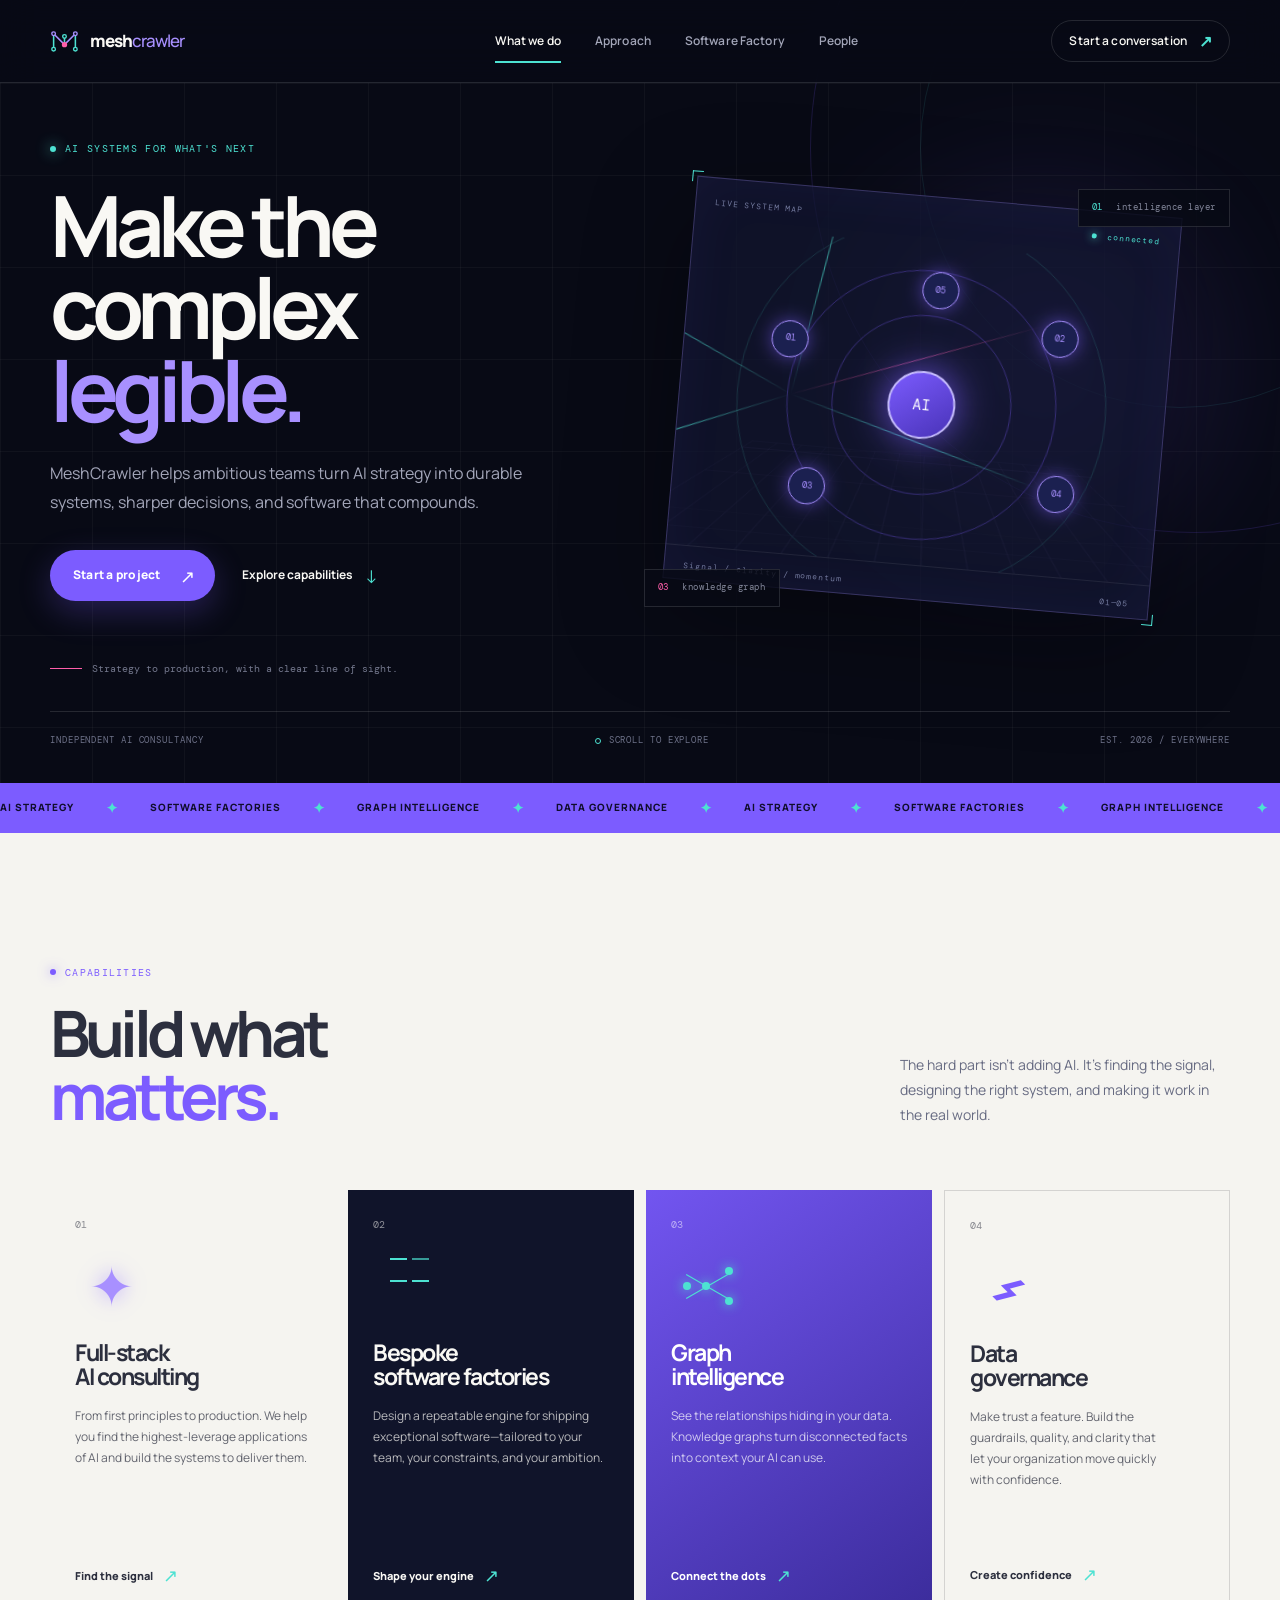
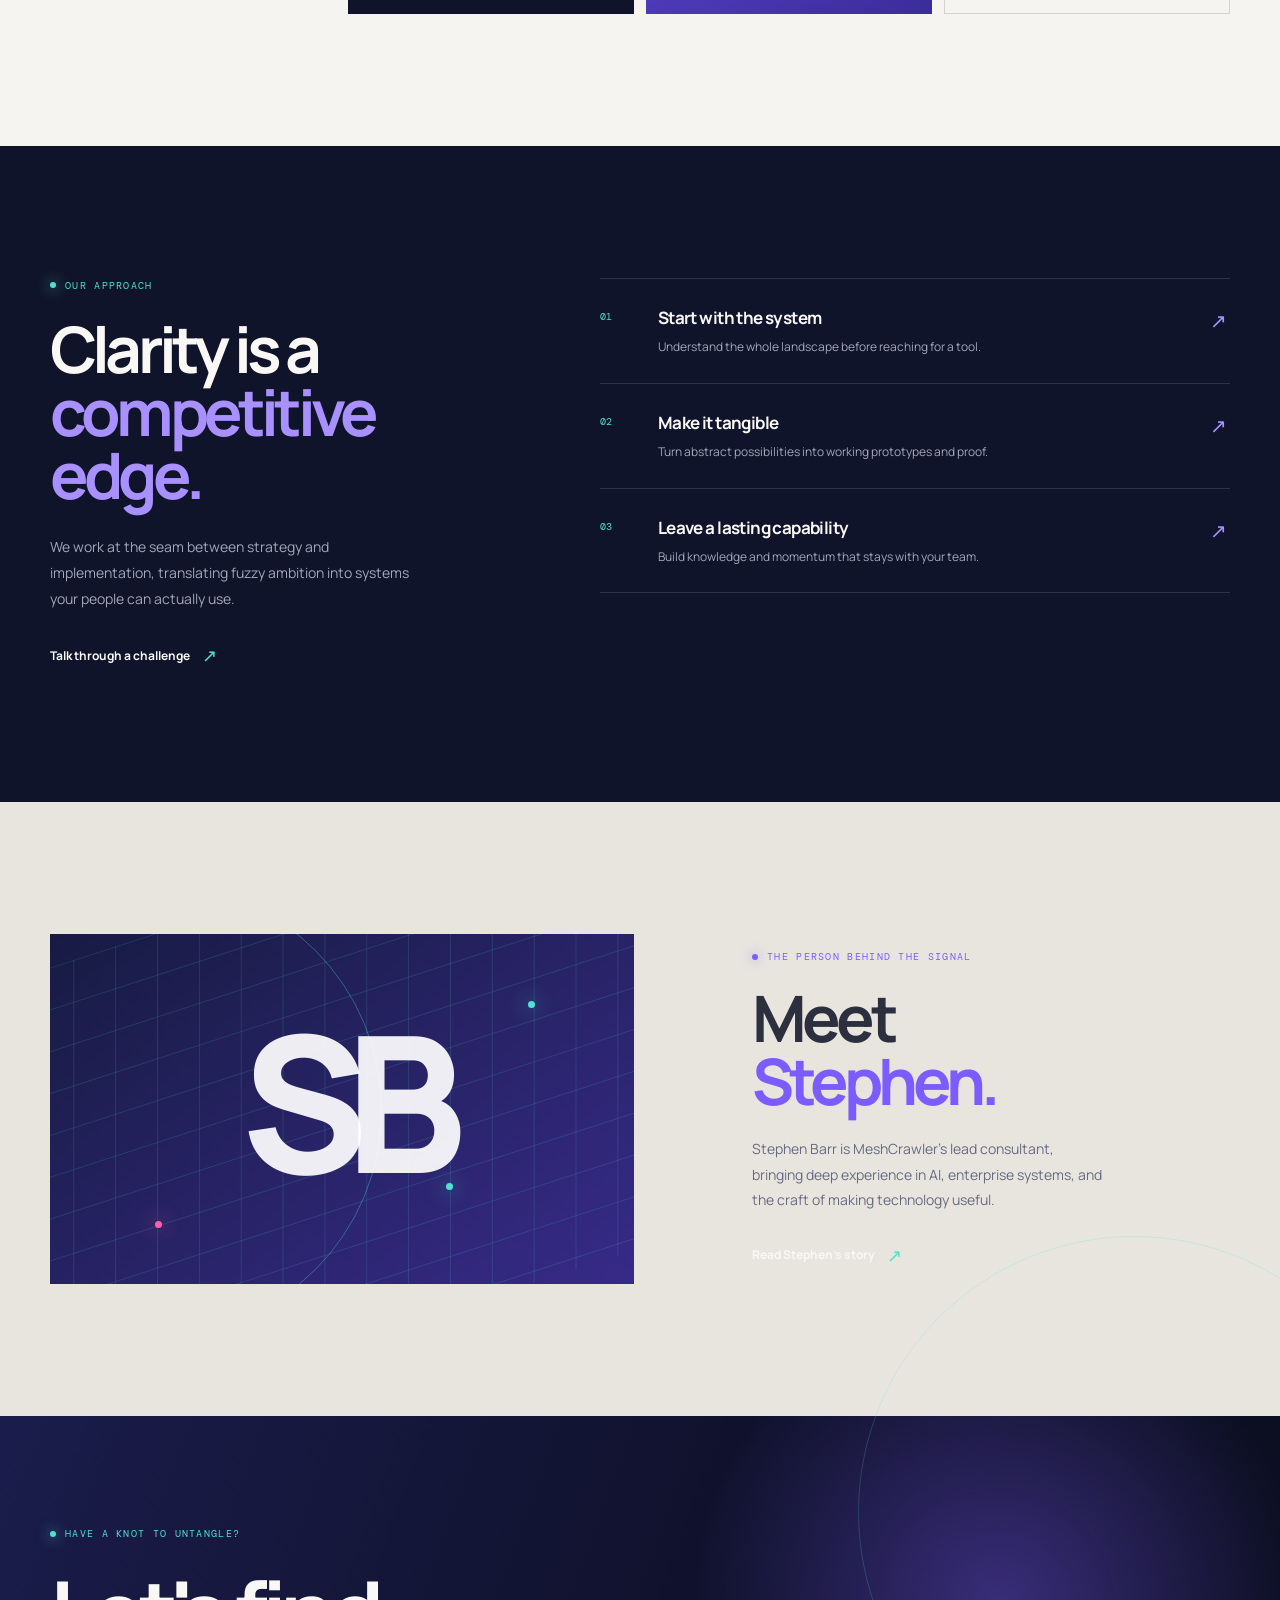
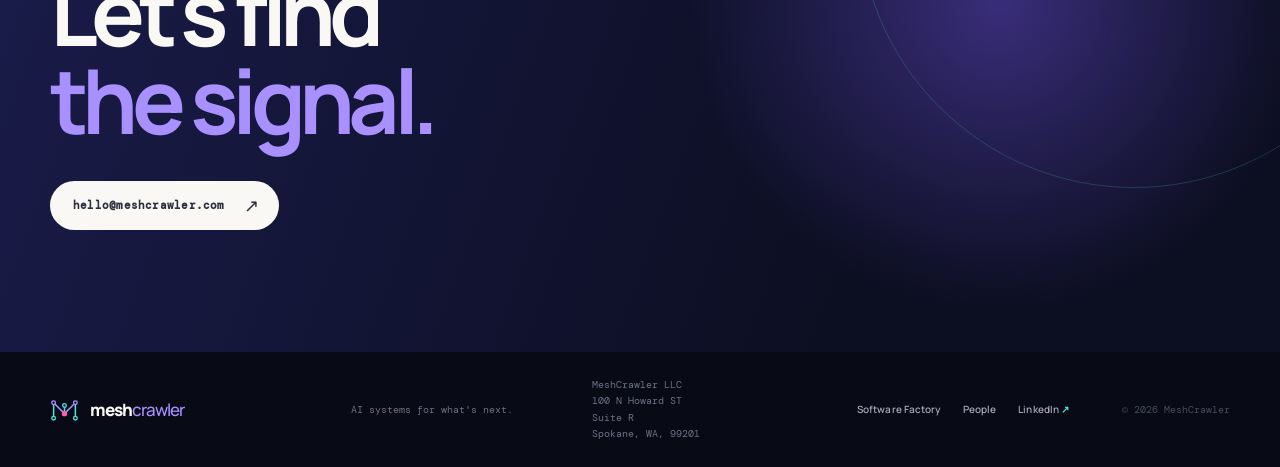
==== commit 94f84208: "Unpublish branding page and drop Trilogy AI mention from People Branding stays in the repo for refer" ====
--- a/index.html
+++ b/index.html
@@ -20,7 +20,6 @@
                     <a href="#approach">Approach</a>
                     <a href="software-factory.html">Software Factory</a>
                     <a href="people.html">People</a>
-                    <a href="branding/">Branding</a>
                 </nav>
                 <a class="header-cta" href="https://cal.com/stevejb" target="_blank" rel="noreferrer">Start a conversation <span aria-hidden="true">↗</span></a>
             </div>
@@ -164,7 +163,7 @@
                 <a class="brand" href="index.html" aria-label="MeshCrawler home"><svg class="brand-mark" viewBox="0 0 32 26" aria-hidden="true" focusable="false"><path class="brand-edge edge-vertical" d="M4 22V5 M16 17V8 M28 5V22"></path><path class="brand-edge edge-diagonal" d="M4 5L16 17L28 5"></path><circle class="brand-node node-cyan" cx="4" cy="22" r="2"></circle><circle class="brand-node node-violet" cx="4" cy="5" r="2"></circle><circle class="brand-node node-pink" cx="16" cy="17" r="2.2"></circle><circle class="brand-node node-cyan" cx="16" cy="8" r="2"></circle><circle class="brand-node node-violet" cx="28" cy="5" r="2"></circle><circle class="brand-node node-cyan" cx="28" cy="22" r="2"></circle></svg><span class="brand-name">mesh<span>crawler</span></span></a>
                 <p>AI systems for what's next.</p>
                 <address class="business-address">MeshCrawler LLC<br>100 N Howard ST<br>Suite R<br>Spokane, WA, 99201</address>
-                <div class="footer-links"><a href="software-factory.html">Software Factory</a><a href="people.html">People</a><a href="branding/">Branding</a><a href="https://www.linkedin.com/in/stephenjbarr/" target="_blank" rel="noreferrer">LinkedIn <span aria-hidden="true">↗</span></a></div>
+                <div class="footer-links"><a href="software-factory.html">Software Factory</a><a href="people.html">People</a><a href="https://www.linkedin.com/in/stephenjbarr/" target="_blank" rel="noreferrer">LinkedIn <span aria-hidden="true">↗</span></a></div>
                 <span class="copyright">© 2026 MeshCrawler</span>
             </div>
         </footer>
--- a/styles.css
+++ b/styles.css
@@ -112,7 +112,19 @@
 
 .factory-terminal-visual { align-items: flex-start; display: flex; flex-direction: column; gap: 22px; position: relative; }
 .factory-terminal-visual .visual-glow { position: absolute; right: 6%; top: 4%; }
-.factory-terminal-img { border: 0; border-radius: 10px; box-shadow: 0 30px 90px rgba(0,0,0,.4), 0 0 0 1px rgba(168,144,255,.22); display: block; max-width: 560px; position: relative; transform: rotate(-2.4deg); transition: transform .35s ease; width: 100%; z-index: 1; }
+.factory-terminal-img { border: 0; border-radius: 10px; box-shadow: 0 30px 90px rgba(0,0,0,.4), 0 0 0 1px rgba(168,144,255,.22); display: block; max-width: 700px; position: relative; transform: rotate(-2.4deg); transition: transform .35s ease; width: 100%; z-index: 1; }
+
+/* Phase label superimposed on the terminal recording, cycling in step with the transcript below it
+   (matches the hero network-map's floating-label treatment elsewhere on the site). */
+.terminal-phase-label { background: rgba(8,10,21,.88); border: 1px solid var(--line); display: grid; font-family: 'DM Mono', monospace; font-size: 20px; letter-spacing: .06em; padding: 16px 22px; position: absolute; right: 14px; top: -22px; z-index: 3; }
+.phase-cycle { color: #c7cbe0; grid-area: 1 / 1; opacity: 0; white-space: nowrap; }
+.phase-cycle span { color: var(--cyan); margin-right: 12px; }
+.phase-1 { animation: phase-cycle-1 23.03s ease-in-out infinite; }
+.phase-2 { animation: phase-cycle-2 23.03s ease-in-out infinite; }
+.phase-3 { animation: phase-cycle-3 23.03s ease-in-out infinite; }
+@keyframes phase-cycle-1 { 0% { opacity: 0; } 2% { opacity: 1; } 31% { opacity: 1; } 34% { opacity: 0; } 100% { opacity: 0; } }
+@keyframes phase-cycle-2 { 0%, 34% { opacity: 0; } 36% { opacity: 1; } 69% { opacity: 1; } 72% { opacity: 0; } 100% { opacity: 0; } }
+@keyframes phase-cycle-3 { 0%, 72% { opacity: 0; } 74% { opacity: 1; } 97% { opacity: 1; } 100% { opacity: 0; } }
 .factory-terminal-img:hover { transform: rotate(0deg) scale(1.015); }
 .factory-terminal-caption { color: #74788d; font-family: 'DM Mono', monospace; font-size: 10px; letter-spacing: .04em; line-height: 1.65; max-width: 420px; position: relative; z-index: 1; }
 
@@ -128,6 +140,27 @@
 .inverted .bio-copy p:not(.lead-copy), .inverted .teaser-copy > p:not(.eyebrow), .inverted .heading-detail { color: var(--muted); }
 .inverted .inline-link { color: var(--violet-bright); }
 .inverted .card-outline { border-color: var(--line); }
+
+/* Assembly-line diagram under "What is a software factory?" — five stations on a vertical belt,
+   filling the empty space beside the body copy, with a small pulse traveling top to bottom to
+   suggest work moving through the pipeline. */
+.factory-line-kicker { color: var(--muted); font-family: 'DM Mono', monospace; font-size: 13px; letter-spacing: .06em; margin-top: 48px; text-transform: uppercase; }
+.factory-line { display: flex; flex-direction: column; list-style: none; margin: 20px 0 0; padding: 0; position: relative; }
+.factory-line::before { background: linear-gradient(180deg, transparent, rgba(124,92,255,.55) 6%, rgba(77,226,210,.55) 50%, rgba(124,92,255,.55) 94%, transparent); bottom: 8%; content: ''; left: 27px; position: absolute; top: 8%; width: 2px; z-index: 0; }
+.factory-pulse { animation: factory-pulse-move 7s linear infinite; background: var(--cyan); border-radius: 50%; box-shadow: 0 0 12px var(--cyan); height: 8px; left: 24px; position: absolute; width: 8px; z-index: 1; }
+@keyframes factory-pulse-move {
+    0% { top: 8%; opacity: 0; }
+    6% { opacity: 1; }
+    92% { opacity: 1; }
+    100% { top: 92%; opacity: 0; }
+}
+.factory-station { align-items: flex-start; display: flex; gap: 20px; padding: 20px 0; position: relative; text-align: left; z-index: 1; }
+.factory-text { display: flex; flex-direction: column; gap: 5px; padding-top: 6px; }
+.factory-node { align-items: center; background: var(--ink-soft); border: 1px solid rgba(255,255,255,.16); border-radius: 50%; display: flex; flex-shrink: 0; height: 64px; justify-content: center; width: 64px; }
+.factory-icon { color: var(--violet-bright); font-size: 24px; line-height: 1; }
+.factory-index { color: var(--cyan); font-family: 'DM Mono', monospace; font-size: 12px; letter-spacing: .08em; }
+.factory-station h3 { font-size: 21px; letter-spacing: -.02em; }
+.factory-station p { color: var(--muted); font-size: 15px; line-height: 1.6; max-width: 360px; }
 
 /* Layout variety: flip which side carries the heading vs. the supporting content, so consecutive
    sections don't repeat the same left-heading/right-detail shape. Reading order (heading first)
@@ -219,7 +252,8 @@
 
 .approach { background: var(--ink-soft); }.approach-layout { display: grid; gap: 11%; grid-template-columns: .8fr 1.2fr; }.approach-statement h2 { font-size: clamp(45px, 5vw, 70px); margin: 25px 0 28px; }.approach-statement > p:not(.eyebrow) { color: var(--muted); font-size: 14px; line-height: 1.85; margin-bottom: 30px; max-width: 360px; }.principles { border-top: 1px solid var(--line); }.principle { align-items: flex-start; border-bottom: 1px solid var(--line); display: grid; gap: 22px; grid-template-columns: 36px 1fr 20px; padding: 26px 0; }.principle-number { color: var(--cyan); font-family: 'DM Mono', monospace; font-size: 10px; padding-top: 4px; }.principle h3 { font-size: 17px; letter-spacing: -.035em; }.principle p { color: var(--muted); font-size: 12px; margin-top: 7px; }.principle-arrow { color: var(--violet-bright); font-size: 20px; }
 
-.people-teaser { background: #e8e5df; color: var(--heading); }.people-teaser-inner { align-items: center; display: grid; gap: 10%; grid-template-columns: 1.1fr .9fr; }.teaser-art { background: linear-gradient(145deg, #171b42, #372a88); height: 350px; overflow: hidden; position: relative; }.teaser-art::before { background-image: linear-gradient(rgba(77,226,210,.14) 1px, transparent 1px), linear-gradient(90deg, rgba(77,226,210,.14) 1px, transparent 1px); background-size: 31px 31px; content: ''; inset: 0; position: absolute; transform: skewY(-18deg) scale(1.35); }.teaser-art::after { border: 1px solid rgba(77,226,210,.35); border-radius: 50%; content: ''; height: 450px; left: -120px; position: absolute; top: -50px; width: 450px; }.teaser-art span { color: rgba(255,255,255,.92); font-size: clamp(100px, 15vw, 190px); font-weight: 800; left: 50%; letter-spacing: -.12em; line-height: 1; position: absolute; top: 50%; transform: translate(-50%, -55%); z-index: 1; }.teaser-art i { background: var(--cyan); border-radius: 50%; box-shadow: 0 0 20px var(--cyan); height: 7px; position: absolute; width: 7px; z-index: 2; }.teaser-art i:nth-of-type(1) { right: 17%; top: 19%; }.teaser-art i:nth-of-type(2) { bottom: 16%; left: 18%; background: var(--pink); box-shadow: 0 0 20px var(--pink); }.teaser-art i:nth-of-type(3) { bottom: 27%; right: 31%; }.teaser-copy { max-width: 350px; }.teaser-copy .eyebrow { color: var(--violet); }.teaser-copy .eyebrow-dot { background: var(--violet); box-shadow: 0 0 12px rgba(124,92,255,.7); }.teaser-copy h2 { color: var(--heading); margin: 23px 0; }.teaser-copy h2 em { color: var(--violet); }.teaser-copy > p:not(.eyebrow) { color: var(--text-muted); font-size: 14px; line-height: 1.85; margin-bottom: 28px; }
+.people-teaser { background: #e8e5df; color: var(--heading); }.people-teaser-inner { align-items: center; display: grid; gap: 10%; grid-template-columns: 1.1fr .9fr; }.teaser-art { background: linear-gradient(145deg, #171b42, #372a88); height: 350px; overflow: hidden; position: relative; }.teaser-art::before { background-image: linear-gradient(rgba(77,226,210,.14) 1px, transparent 1px), linear-gradient(90deg, rgba(77,226,210,.14) 1px, transparent 1px); background-size: 31px 31px; content: ''; inset: 0; position: absolute; transform: skewY(-18deg) scale(1.35); }.teaser-art::after { border: 1px solid rgba(77,226,210,.35); border-radius: 50%; content: ''; height: 450px; left: -120px; position: absolute; top: -50px; width: 450px; }.teaser-art span { color: rgba(255,255,255,.92); font-size: clamp(100px, 15vw, 190px); font-weight: 800; left: 50%; letter-spacing: -.12em; line-height: 1; position: absolute; top: 50%; transform: translate(-50%, -55%); z-index: 1; }.teaser-art i { background: var(--cyan); border-radius: 50%; box-shadow: 0 0 20px var(--cyan); height: 7px; position: absolute; width: 7px; z-index: 2; }.teaser-art i:nth-of-type(1) { right: 17%; top: 19%; }.teaser-art i:nth-of-type(2) { bottom: 16%; left: 18%; background: var(--pink); box-shadow: 0 0 20px var(--pink); }.teaser-art i:nth-of-type(3) { bottom: 27%; right: 31%; }.teaser-copy { max-width: 350px; }.teaser-copy .eyebrow { color: var(--violet); }.teaser-copy .eyebrow-dot { background: var(--violet); box-shadow: 0 0 12px rgba(124,92,255,.7); }.teaser-copy h2 { color: var(--heading); margin: 23px 0; }.teaser-copy h2 em { color: var(--violet); }
+yesod-red { color: var(--red); font-style: normal; }.teaser-copy > p:not(.eyebrow) { color: var(--text-muted); font-size: 14px; line-height: 1.85; margin-bottom: 28px; }
 
 .contact-band { background: radial-gradient(circle at 78% 35%, rgba(124,92,255,.4), transparent 29%), linear-gradient(110deg, #1a1c4b, #0c0e21 70%); padding: 110px 0 122px; position: relative; }.contact-band::after { border: 1px solid rgba(77,226,210,.2); border-radius: 50%; content: ''; height: 550px; position: absolute; right: -130px; top: -180px; width: 550px; }.contact-inner { position: relative; z-index: 1; }.contact-inner h2 { font-size: clamp(54px, 7vw, 96px); margin: 26px 0 38px; }.contact-inner .button { font-family: 'DM Mono', monospace; font-size: 11px; letter-spacing: .02em; }
 
@@ -264,7 +298,7 @@
 /* People page */
 .people-hero { min-height: 650px; }.people-hero-layout { align-items: center; display: grid; gap: 10%; grid-template-columns: 1fr 1fr; min-height: 600px; padding-bottom: 70px; padding-top: 65px; position: relative; z-index: 1; }.people-hero-copy h1 { font-size: clamp(52px, 6vw, 83px); margin: 26px 0 28px; }.people-hero-copy .hero-intro { margin-bottom: 32px; max-width: 450px; }.portrait-stage { background: linear-gradient(145deg, rgba(28,32,73,.9), rgba(10,12,28,.95)); border: 1px solid rgba(168,144,255,.34); height: 440px; overflow: hidden; position: relative; transform: rotate(3deg); }.portrait-grid { background-image: linear-gradient(rgba(77,226,210,.13) 1px, transparent 1px), linear-gradient(90deg, rgba(77,226,210,.13) 1px, transparent 1px); background-size: 37px 37px; inset: -30px; opacity: .45; position: absolute; transform: perspective(600px) rotateX(58deg) rotateZ(-8deg); transform-origin: center bottom; }.portrait-scanlines { background: repeating-linear-gradient(0deg, transparent, transparent 4px, rgba(255,255,255,.02) 5px); inset: 0; pointer-events: none; position: absolute; z-index: 2; }.portrait-orb { align-items: center; background: radial-gradient(circle at 35% 25%, #d0c5ff, #8062fb 25%, #362782 68%, #1a183a 70%); border: 1px solid rgba(255,255,255,.65); border-radius: 50%; box-shadow: 0 0 80px rgba(124,92,255,.55); display: flex; height: 310px; justify-content: center; left: calc(50% - 155px); position: absolute; top: 63px; width: 310px; z-index: 1; }.portrait-orb::after { border: 1px solid rgba(77,226,210,.7); border-radius: 50%; content: ''; inset: 13px; position: absolute; }.portrait-orb span { color: rgba(255,255,255,.92); font-size: 88px; font-weight: 800; letter-spacing: -.15em; line-height: 1; margin-right: 12px; }.portrait-caption { bottom: 22px; display: flex; justify-content: space-between; left: 22px; position: absolute; right: 22px; z-index: 3; }.portrait-caption span, .portrait-coordinates, .portrait-tag { color: #7d84ab; font-family: 'DM Mono', monospace; font-size: 8px; letter-spacing: .12em; }.portrait-caption span:first-child { color: var(--white); }.portrait-coordinates { color: var(--cyan); left: 24px; line-height: 1.7; position: absolute; top: 21px; }.portrait-tag { color: var(--pink); position: absolute; right: 20px; top: 22px; }
 .bio-section { background: var(--panel-light); color: var(--heading); }.bio-layout { display: grid; gap: 14%; grid-template-columns: .8fr 1.2fr; }.bio-copy { max-width: 580px; }.lead-copy { color: var(--heading); font-size: 23px; letter-spacing: -.04em; line-height: 1.4; margin-bottom: 28px; }.bio-copy p:not(.lead-copy) { color: var(--text-muted); font-size: 14px; line-height: 1.9; margin-bottom: 18px; }.inline-link { align-items: center; color: var(--violet); display: inline-flex; font-size: 12px; font-weight: 800; gap: 10px; margin-top: 12px; }
-.roles-section { background: #e8e5df; color: var(--heading); }.roles-grid { display: grid; gap: 12px; grid-template-columns: repeat(3, 1fr); }.role-card { background: var(--white); display: flex; flex-direction: column; min-height: 350px; padding: 25px; }.role-card.role-primary { background: var(--violet); color: white; }.role-index { font-family: 'DM Mono', monospace; font-size: 10px; opacity: .65; }.role-kicker { font-family: 'DM Mono', monospace; font-size: 9px; letter-spacing: .08em; margin-top: 35px; min-height: 28px; text-transform: uppercase; }.role-card h3 { font-size: 38px; letter-spacing: -.08em; line-height: .93; margin-top: 24px; }.role-card p { color: var(--text-muted); font-size: 12px; line-height: 1.7; margin-top: auto; max-width: 225px; }.role-primary p { color: rgba(255,255,255,.68); }.role-card .card-link { color: var(--heading); margin-top: 22px; padding-top: 0; }.role-primary .card-link { color: white; }.show-section { background: var(--panel-light); color: var(--heading); }.show-layout { align-items: center; display: grid; gap: 15%; grid-template-columns: 1fr 1fr; }.show-mark { color: var(--violet); font-size: clamp(42px, 7vw, 95px); font-weight: 800; letter-spacing: -.12em; line-height: .8; position: relative; }.show-mark span { color: var(--cyan); font-size: .35em; margin: 0 .15em; vertical-align: middle; }.show-copy { max-width: 390px; }.show-copy .eyebrow { color: var(--violet); }.show-copy .eyebrow-dot { background: var(--violet); box-shadow: 0 0 12px rgba(124,92,255,.7); }.show-copy h2 { margin: 23px 0; }.show-copy h2 em { color: var(--violet); }.show-copy > p:not(.eyebrow) { color: var(--text-muted); font-size: 14px; line-height: 1.85; margin-bottom: 28px; }.show-copy .text-link { color: var(--heading); }
+.roles-section { background: #e8e5df; color: var(--heading); }.roles-grid { display: grid; gap: 12px; grid-template-columns: repeat(2, 1fr); }.role-card { background: var(--white); display: flex; flex-direction: column; min-height: 350px; padding: 25px; }.role-card.role-primary { background: var(--violet); color: white; }.role-index { font-family: 'DM Mono', monospace; font-size: 10px; opacity: .65; }.role-kicker { font-family: 'DM Mono', monospace; font-size: 9px; letter-spacing: .08em; margin-top: 35px; min-height: 28px; text-transform: uppercase; }.role-card h3 { font-size: 38px; letter-spacing: -.08em; line-height: .93; margin-top: 24px; }.role-card p { color: var(--text-muted); font-size: 12px; line-height: 1.7; margin-top: auto; max-width: 225px; }.role-primary p { color: rgba(255,255,255,.68); }.role-card .card-link { color: var(--heading); margin-top: 22px; padding-top: 0; }.role-primary .card-link { color: white; }.show-section { background: var(--panel-light); color: var(--heading); }.show-layout { align-items: center; display: grid; gap: 15%; grid-template-columns: 1fr 1fr; }.show-mark { color: var(--violet); font-size: clamp(42px, 7vw, 95px); font-weight: 800; letter-spacing: -.12em; line-height: .8; position: relative; }.show-mark span { color: var(--cyan); font-size: .35em; margin: 0 .15em; vertical-align: middle; }.show-copy { max-width: 390px; }.show-copy .eyebrow { color: var(--violet); }.show-copy .eyebrow-dot { background: var(--violet); box-shadow: 0 0 12px rgba(124,92,255,.7); }.show-copy h2 { margin: 23px 0; }.show-copy h2 em { color: var(--violet); }.show-copy > p:not(.eyebrow) { color: var(--text-muted); font-size: 14px; line-height: 1.85; margin-bottom: 28px; }.show-copy .text-link { color: var(--heading); }
 
 @media (max-width: 900px) {
     .site-nav { margin-left: 0; }
@@ -286,7 +320,7 @@
     .hero, .people-hero, .branding-hero { min-height: 0; }.hero-layout, .people-hero-layout, .branding-hero-layout { display: flex; flex-direction: column; padding-bottom: 42px; padding-top: 74px; }.hero-copy, .people-hero-copy, .branding-hero-copy { align-self: flex-start; }.hero h1, .branding-hero-copy h1 { font-size: clamp(53px, 15vw, 76px); }.hero-intro { font-size: 14px; }.hero-actions { align-items: flex-start; flex-direction: column; gap: 23px; }.hero-note { margin-top: 37px; }.hero-visual { align-self: center; height: 370px; margin-top: 25px; transform: scale(.89); transform-origin: center top; width: 112%; }.network-card { left: 7%; top: 25px; }.hero-footer { align-items: flex-start; flex-direction: column; gap: 12px; }.hero-footer .scroll-cue { display: none; }
     .signal-track { gap: 19px; justify-content: flex-start; padding: 12px 20px; }.signal-track span { font-size: 8px; }
     .heading-split { align-items: flex-start; flex-direction: column; gap: 25px; }.section-heading { margin-bottom: 36px; }.heading-detail { max-width: 380px; }.capability-grid, .roles-grid { grid-template-columns: 1fr; }.capability-card { min-height: 330px; }.capability-card h3 { font-size: 28px; }.capability-icon { margin-top: 12px; }
-    .approach-layout, .bio-layout, .show-layout { display: flex; flex-direction: column; gap: 52px; }.reverse-layout .bio-intro, .reverse-layout .bio-copy { order: initial; }.approach-statement > p:not(.eyebrow) { max-width: none; }.principle { gap: 12px; grid-template-columns: 28px 1fr 15px; }.principle h3 { font-size: 15px; }.principle p { font-size: 11px; }.people-teaser-inner { display: flex; flex-direction: column-reverse; gap: 42px; }.teaser-copy { max-width: none; width: 100%; }.teaser-art { height: 250px; width: 100%; }.teaser-art span { font-size: 120px; }.yesod-line { font-size: 34px; }.yesod-underline { height: 3px; }.contact-band { padding: 80px 0 90px; }.contact-inner h2 { font-size: clamp(54px, 15vw, 78px); }
+    .approach-layout, .bio-layout, .show-layout { display: flex; flex-direction: column; gap: 52px; }.reverse-layout .bio-intro, .reverse-layout .bio-copy { order: initial; }.approach-statement > p:not(.eyebrow) { max-width: none; }.principle { gap: 12px; grid-template-columns: 28px 1fr 15px; }.principle h3 { font-size: 15px; }.principle p { font-size: 11px; }.people-teaser-inner { display: flex; flex-direction: column-reverse; gap: 42px; }.teaser-copy { max-width: none; width: 100%; }.teaser-art { height: 250px; width: 100%; }.teaser-art span { font-size: 120px; }.yesod-line { font-size: 34px; }.yesod-underline { height: 3px; }.factory-node { height: 52px; width: 52px; }.factory-icon { font-size: 20px; }.factory-line::before, .factory-pulse { left: 25px; }.factory-station p { max-width: none; }.contact-band { padding: 80px 0 90px; }.contact-inner h2 { font-size: clamp(54px, 15vw, 78px); }
     .footer-inner { align-items: flex-start; display: flex; flex-wrap: wrap; justify-content: space-between; }.business-address { order: 3; width: 100%; }.footer-inner > p { order: 4; width: 100%; }.copyright { order: 5; }
     .people-hero-layout { padding-top: 70px; }.people-hero-copy h1 { font-size: clamp(50px, 14vw, 72px); }.portrait-stage { height: 370px; margin-top: 20px; transform: rotate(2deg); width: 100%; }.portrait-orb { height: 250px; left: calc(50% - 125px); top: 52px; width: 250px; }.portrait-orb span { font-size: 70px; }.bio-intro h2, .roles-section h2 { font-size: 54px; }.lead-copy { font-size: 20px; }.role-card { min-height: 300px; }.show-mark { font-size: 67px; }
     .branding-hero-mark { align-self: center; height: 290px; margin-top: 25px; transform: rotate(2deg); width: 100%; }.branding-hero-mark img { max-width: 92%; }.branding-hero-mark .logo-orbit-large { height: 420px; right: -175px; top: -130px; width: 420px; }.branding-hero-mark .logo-orbit-small { height: 285px; right: -90px; top: -60px; width: 285px; }.branding-story-layout, .color-layout, .type-layout { display: flex; flex-direction: column; gap: 52px; }.branding-story h2, .branding-assets h2, .branding-rules h2, .branding-colors h2, .type-copy h2 { font-size: 54px; }.mark-anatomy { gap: 12px; }.asset-grid, .rules-grid { grid-template-columns: 1fr; }.asset-preview { height: 175px; }.palette-grid { grid-template-columns: repeat(2, 1fr); }.swatch { min-height: 150px; }.swatch-paper { grid-column: span 2; }.type-specimen { min-height: 250px; }.type-specimen strong { font-size: 52px; margin-top: 65px; }.rules-grid article { min-height: 160px; }
